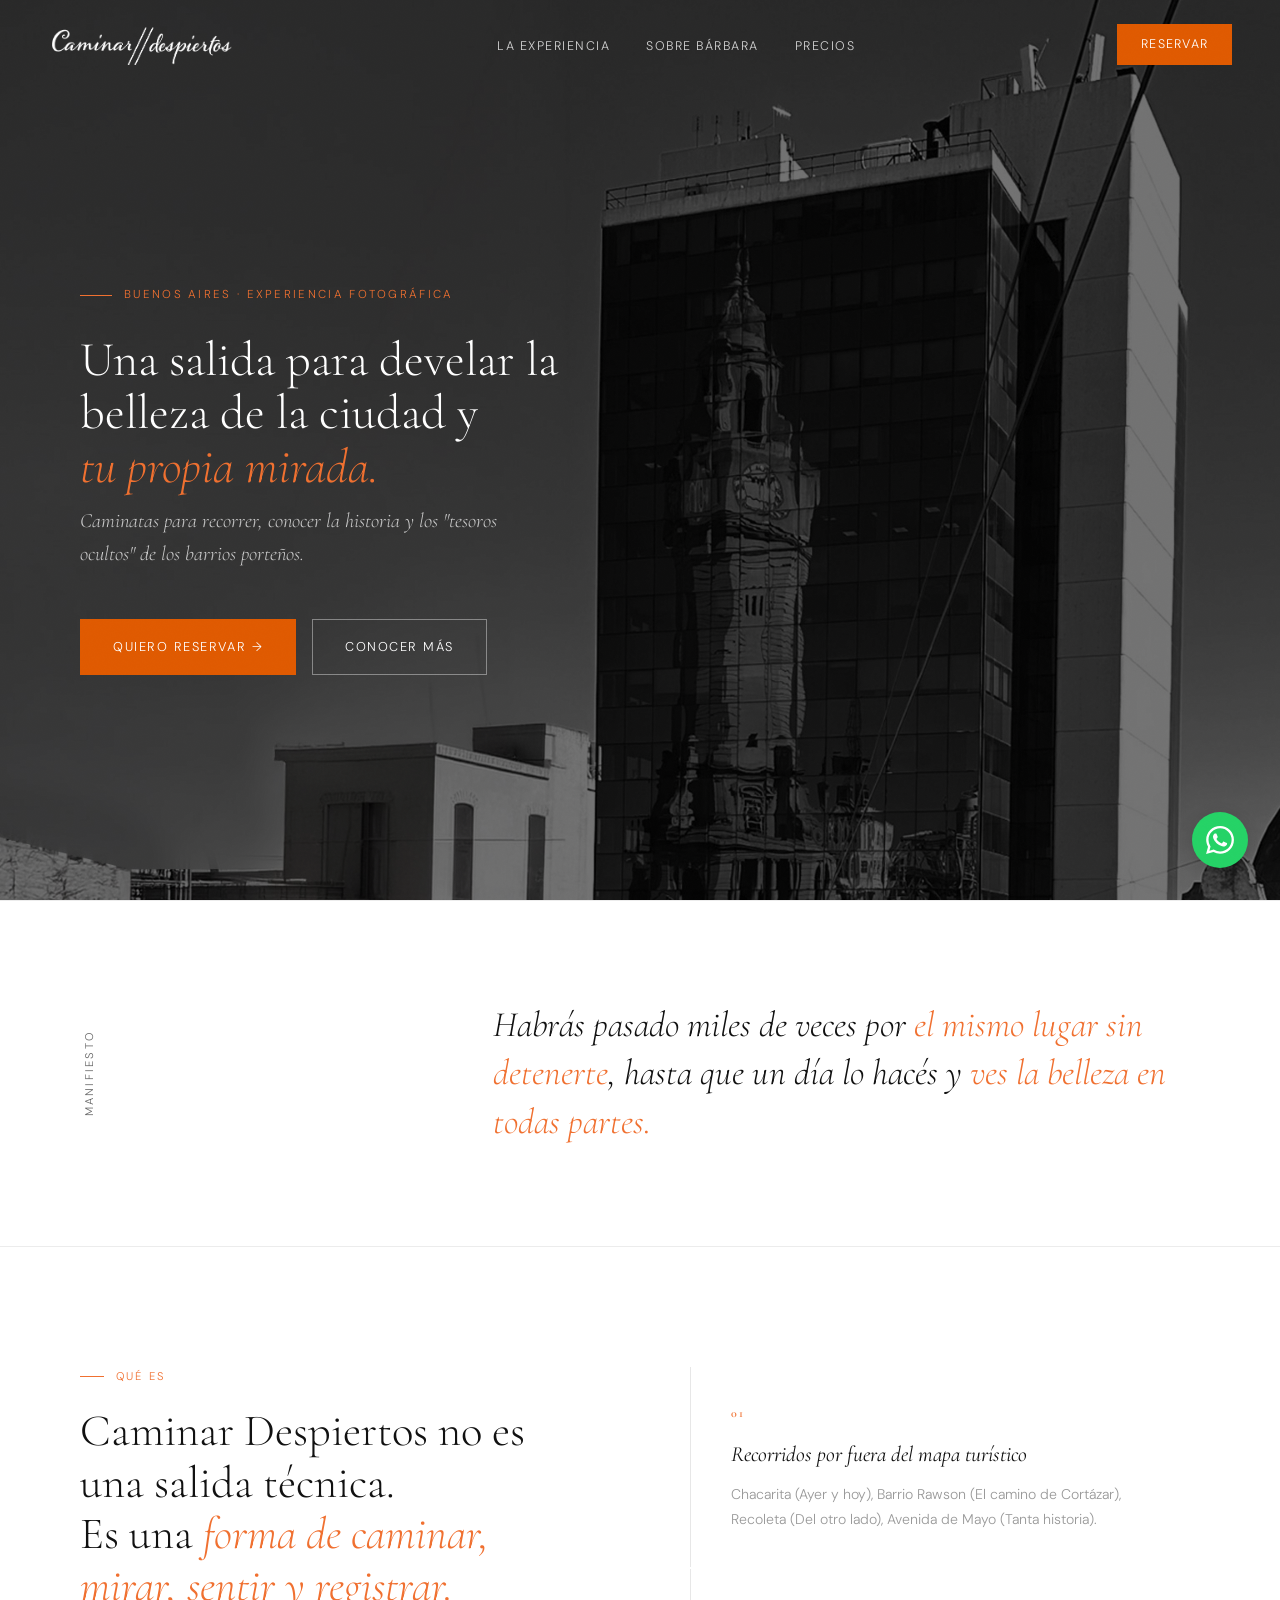
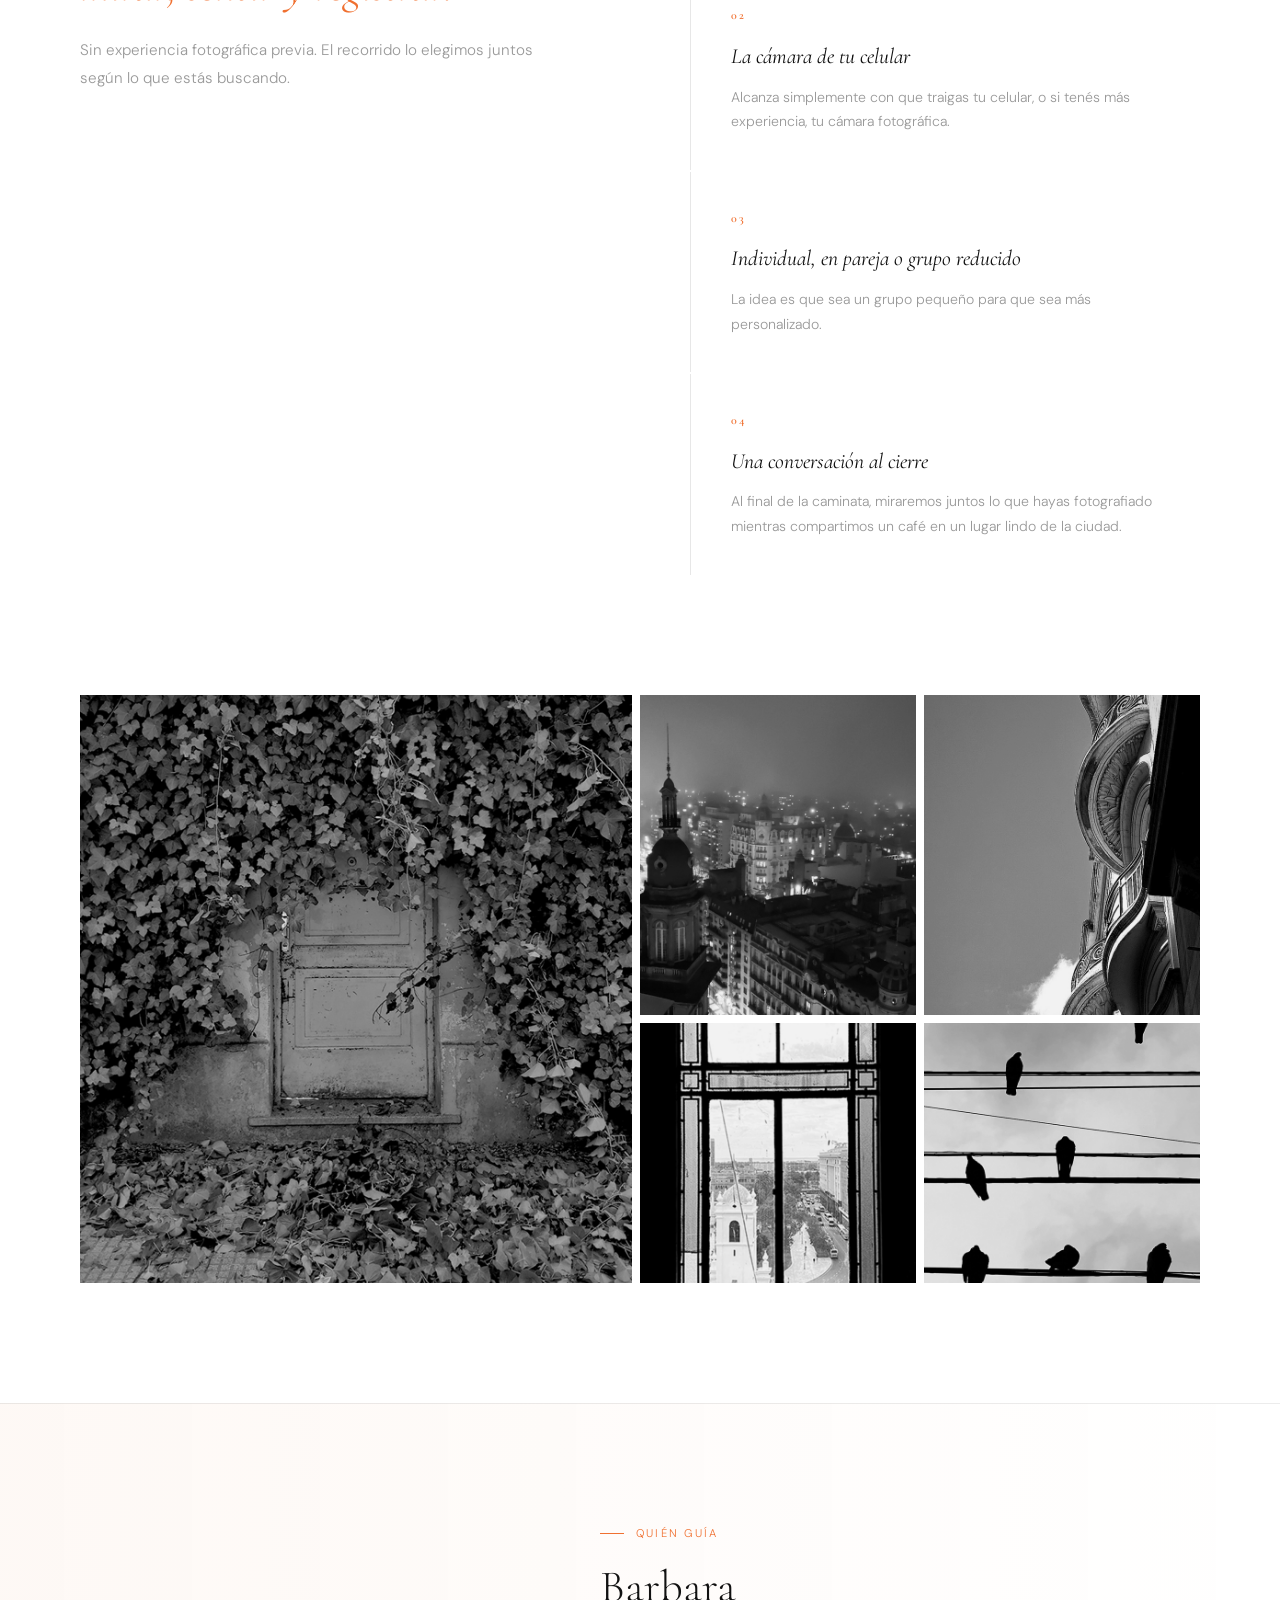
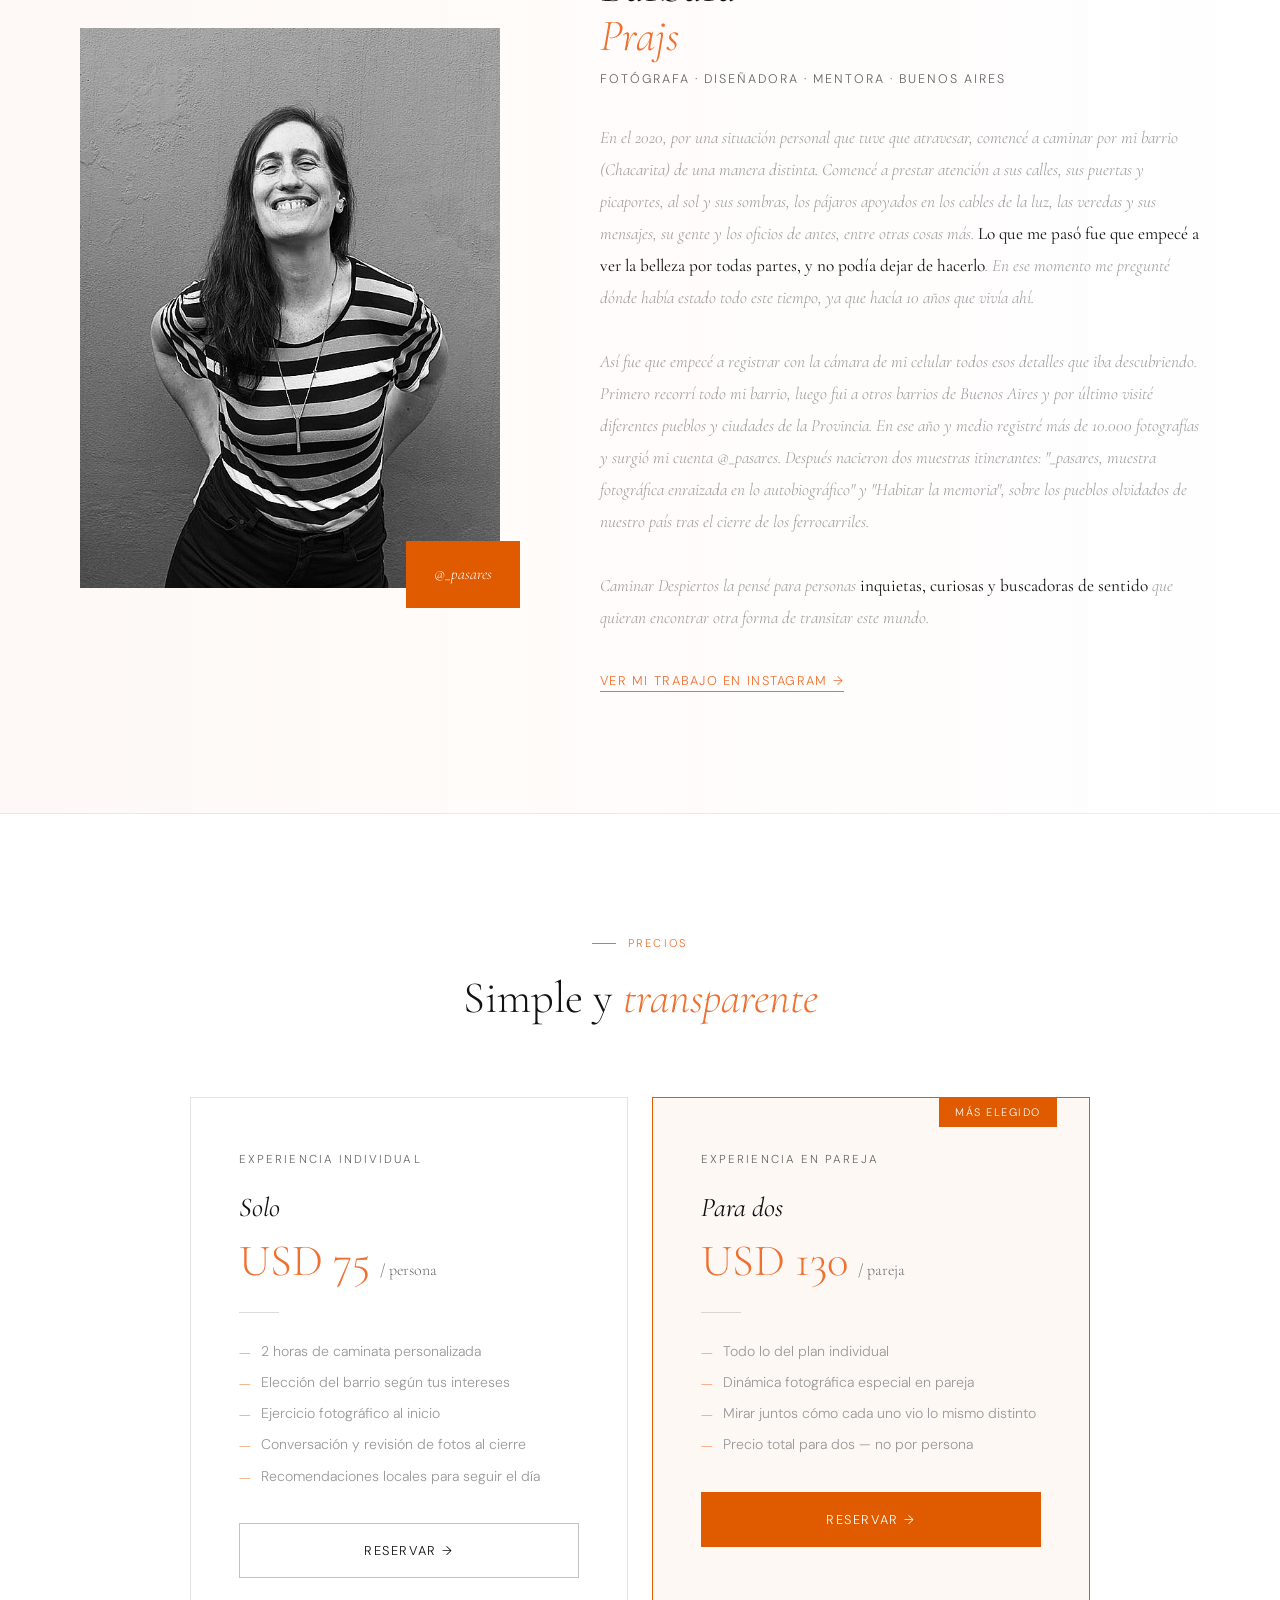
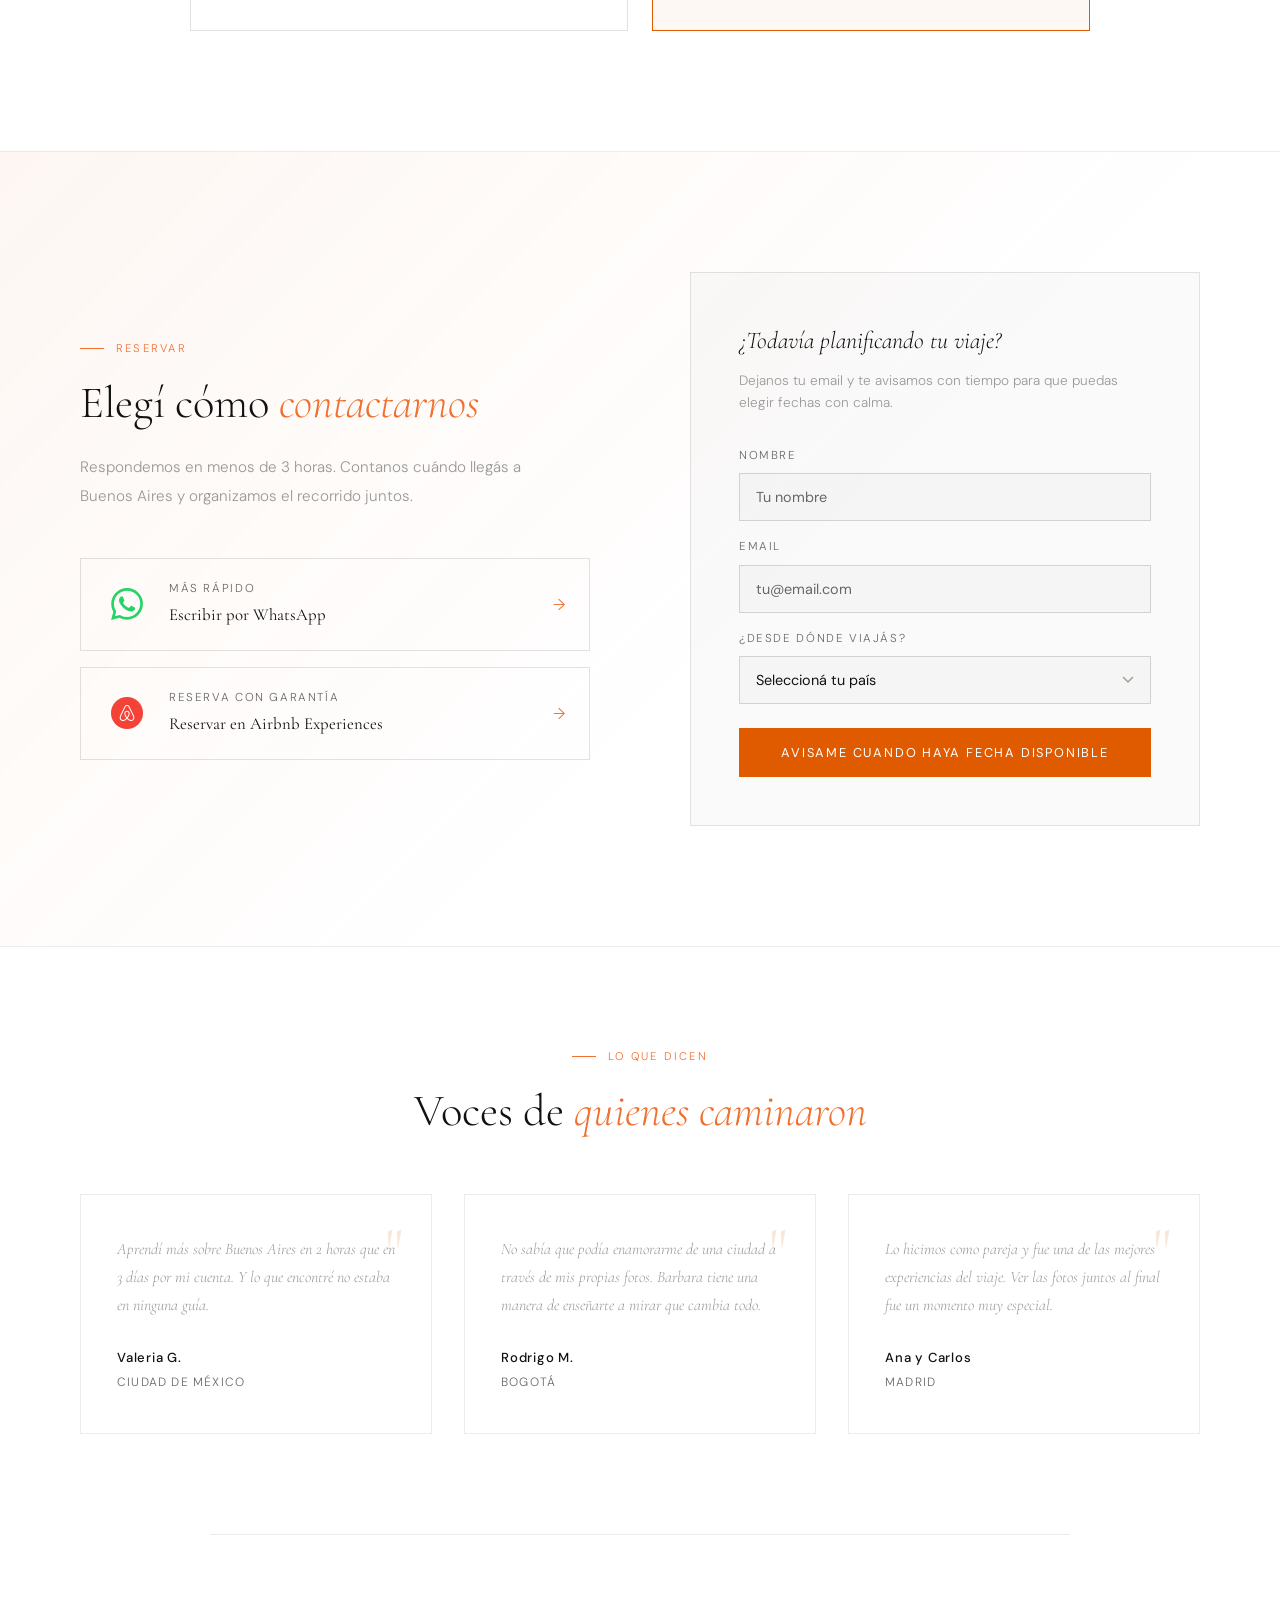
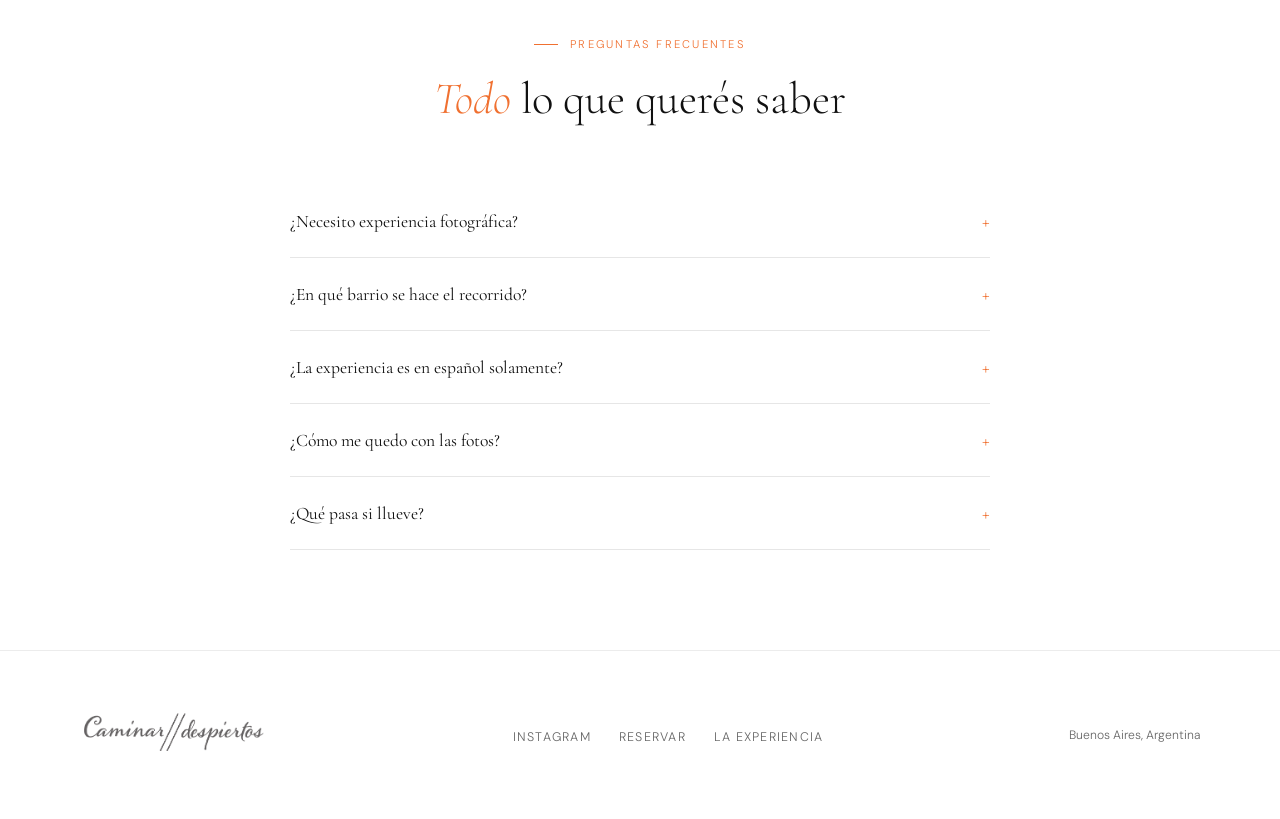
==== staging/index.html @ d7fd9fb7 "Agregar página próximamente en root y mover sitio a /staging" ====
<!DOCTYPE html>
<html lang="es">
<head>
<!-- Google Tag Manager -->
<script>(function(w,d,s,l,i){w[l]=w[l]||[];w[l].push({'gtm.start':
new Date().getTime(),event:'gtm.js'});var f=d.getElementsByTagName(s)[0],
j=d.createElement(s),dl=l!='dataLayer'?'&l='+l:'';j.async=true;j.src=
'https://www.googletagmanager.com/gtm.js?id='+i+dl;f.parentNode.insertBefore(j,f);
})(window,document,'script','dataLayer','GTM-NDMD7FV8');</script>
<!-- End Google Tag Manager -->
<meta charset="UTF-8">
<meta name="viewport" content="width=device-width, initial-scale=1.0">
<title>Caminar Despiertos — Experiencia fotográfica en Buenos Aires</title>
<meta name="description" content="Caminatas fotográficas por los barrios reales de Buenos Aires. Guiadas por Bárbara Prajs, fotógrafa y artista. Individual o en pareja. Sin experiencia previa necesaria.">

<!-- Open Graph / WhatsApp / Facebook -->
<meta property="og:type" content="website">
<meta property="og:url" content="https://caminardespiertos.com/">
<meta property="og:title" content="Caminar Despiertos — Experiencia fotográfica en Buenos Aires">
<meta property="og:description" content="Caminatas fotográficas por los barrios reales de Buenos Aires. Guiadas por Bárbara Prajs. Individual o en pareja. Sin experiencia previa necesaria.">
<meta property="og:image" content="https://caminardespiertos.com/images/image-share.jpg">
<meta property="og:locale" content="es_AR">

<!-- Twitter Card -->
<meta name="twitter:card" content="summary_large_image">
<meta name="twitter:title" content="Caminar Despiertos — Experiencia fotográfica en Buenos Aires">
<meta name="twitter:description" content="Caminatas fotográficas por los barrios reales de Buenos Aires. Guiadas por Bárbara Prajs.">
<meta name="twitter:image" content="https://caminardespiertos.com/images/image-share.jpg">

<!-- SEO -->
<meta name="robots" content="index, follow">
<meta name="author" content="Bárbara Prajs">
<link rel="canonical" href="https://caminardespiertos.com/">

<link rel="preconnect" href="https://fonts.googleapis.com">
<link rel="preconnect" href="https://fonts.gstatic.com" crossorigin>
<link href="https://fonts.googleapis.com/css2?family=Cormorant+Garamond:ital,wght@0,300;0,400;0,600;1,300;1,400;1,600&family=DM+Sans:wght@300;400;500&display=swap" rel="stylesheet">
<link rel="stylesheet" href="../css/styles.css">
</head>
<body>
<!-- Google Tag Manager (noscript) -->
<noscript><iframe src="https://www.googletagmanager.com/ns.html?id=GTM-NDMD7FV8"
height="0" width="0" style="display:none;visibility:hidden"></iframe></noscript>
<!-- End Google Tag Manager (noscript) -->

<!-- NAV -->
<nav id="navbar">
  <a href="#" class="nav-logo">
    <img src="../images/logo-white.png" alt="Caminar Despiertos" class="logo-white">
    <img src="../images/logo.png" alt="Caminar Despiertos" class="logo-dark">
  </a>
  <ul class="nav-links">
    <li><a href="#que-es">La experiencia</a></li>
    <li><a href="#barbara">Sobre Bárbara</a></li>
    <li><a href="#precios">Precios</a></li>
  </ul>
  <a href="#reservar" class="nav-cta">Reservar</a>
</nav>

<!-- HERO -->
<section class="hero">
  <div class="hero-bg">
    <img src="../images/hero.jpg" alt="Caminar Despiertos en Buenos Aires">
  </div>
  <div class="hero-left">
    <p class="hero-eyebrow">Buenos Aires · Experiencia fotográfica</p>
    <h1 class="hero-title">Una salida para develar la belleza de la ciudad y<br><em>tu propia mirada.</em></h1>
    <p class="hero-subtitle">Caminatas para recorrer, conocer la historia y los "tesoros ocultos" de los barrios porteños.</p>
    <div class="hero-actions">
      <a href="#reservar" class="btn-primary">Quiero reservar →</a>
      <a href="#que-es" class="btn-secondary">Conocer más</a>
    </div>
  </div>
</section>

<!-- QUOTE -->
<section class="quote-section">
  <span class="quote-label">Manifiesto</span>
  <blockquote class="quote-text">
    Habrás pasado miles de veces por <span>el mismo lugar sin detenerte</span>,
    hasta que un día lo hacés y <span>ves la belleza en todas partes.</span>
  </blockquote>
</section>

<!-- QUÉ ES -->
<section class="que-es" id="que-es">
  <div class="que-es-left fade-up">
    <p class="section-eyebrow">Qué es</p>
    <h2 class="section-title">Caminar Despiertos no es una salida técnica.<br>Es una <em>forma de caminar, mirar, sentir y registrar.</em></h2>
    <div class="section-body">
      <p>Sin experiencia fotográfica previa. El recorrido lo elegimos juntos según lo que estás buscando.</p>
    </div>
  </div>
  <div class="que-es-right">
    <div class="pillar fade-up">
      <p class="pillar-num">01</p>
      <h3 class="pillar-title">Recorridos por fuera del mapa turístico</h3>
      <p class="pillar-text">Chacarita (Ayer y hoy), Barrio Rawson (El camino de Cortázar), Recoleta (Del otro lado), Avenida de Mayo (Tanta historia).</p>
    </div>
    <div class="pillar fade-up">
      <p class="pillar-num">02</p>
      <h3 class="pillar-title">La cámara de tu celular</h3>
      <p class="pillar-text">Alcanza simplemente con que traigas tu celular, o si tenés más experiencia, tu cámara fotográfica.</p>
    </div>
    <div class="pillar fade-up">
      <p class="pillar-num">03</p>
      <h3 class="pillar-title">Individual, en pareja o grupo reducido</h3>
      <p class="pillar-text">La idea es que sea un grupo pequeño para que sea más personalizado.</p>
    </div>
    <div class="pillar fade-up">
      <p class="pillar-num">04</p>
      <h3 class="pillar-title">Una conversación al cierre</h3>
      <p class="pillar-text">Al final de la caminata, miraremos juntos lo que hayas fotografiado mientras compartimos un café en un lugar lindo de la ciudad.</p>
    </div>
  </div>
</section>

<!-- PHOTO GRID -->
<section class="photo-grid-section">
  <div class="photo-grid">
    <div class="photo-cell">
      <img src="../images/grid-1.jpg" alt="" style="width:100%;height:100%;object-fit:cover;">
    </div>
    <div class="photo-cell">
      <img src="../images/grid-2.jpg" alt="" style="width:100%;height:100%;object-fit:cover;">
    </div>
    <div class="photo-cell">
      <img src="../images/grid-3.jpg" alt="" style="width:100%;height:100%;object-fit:cover;">
    </div>
    <div class="photo-cell">
      <img src="../images/grid-4.jpg" alt="" style="width:100%;height:100%;object-fit:cover;">
    </div>
    <div class="photo-cell">
      <img src="../images/grid-5.jpg" alt="" style="width:100%;height:100%;object-fit:cover;">
    </div>
  </div>
</section>

<!-- BARBARA -->
<section class="barbara-section" id="barbara">
  <div class="barbara-photo-wrap fade-up">
    <div class="barbara-photo">
      <img src="../images/barbara.jpg" alt="Bárbara Prajs" style="width:100%;height:100%;object-fit:cover;">
    </div>
    <div class="barbara-photo-caption">@_pasares</div>
  </div>
  <div class="barbara-content fade-up">
    <p class="section-eyebrow">Quién guía</p>
    <h2 class="barbara-name">Barbara<br><em>Prajs</em></h2>
    <p class="barbara-role">Fotógrafa · Diseñadora · Mentora · Buenos Aires</p>
    <p class="barbara-bio">
      En el 2020, por una situación personal que tuve que atravesar, comencé a caminar por mi barrio (Chacarita) de una manera distinta. Comencé a prestar atención a sus calles, sus puertas y picaportes, al sol y sus sombras, los pájaros apoyados en los cables de la luz, las veredas y sus mensajes, su gente y los oficios de antes, entre otras cosas más. <strong>Lo que me pasó fue que empecé a ver la belleza por todas partes, y no podía dejar de hacerlo</strong>. En ese momento me pregunté dónde había estado todo este tiempo, ya que hacía 10 años que vivía ahí.<br><br>
      Así fue que empecé a registrar con la cámara de mi celular todos esos detalles que iba descubriendo. Primero recorrí todo mi barrio, luego fui a otros barrios de Buenos Aires y por último visité diferentes pueblos y ciudades de la Provincia. En ese año y medio registré más de 10.000 fotografías y surgió mi cuenta @_pasares. Después nacieron dos muestras itinerantes: "_pasares, muestra fotográfica enraizada en lo autobiográfico" y "Habitar la memoria", sobre los pueblos olvidados de nuestro país tras el cierre de los ferrocarriles.<br><br>
      Caminar Despiertos la pensé para personas <strong>inquietas, curiosas y buscadoras de sentido</strong> que quieran encontrar otra forma de transitar este mundo.
    </p>
    <a href="https://www.instagram.com/_pasares" target="_blank" class="barbara-link">Ver mi trabajo en Instagram →</a>
  </div>
</section>

<!-- PRECIOS -->
<section class="precios-section" id="precios">
  <div class="precios-header fade-up">
    <p class="section-eyebrow" style="justify-content:center;">Precios</p>
    <h2 class="section-title">Simple y <em>transparente</em></h2>
  </div>
  <div class="precios-grid">
    <div class="precio-card fade-up">
      <p class="precio-tipo">Experiencia individual</p>
      <p class="precio-nombre">Solo</p>
      <p class="precio-valor">USD 75 <span>/ persona</span></p>
      <div class="precio-divider"></div>
      <ul class="precio-includes">
        <li>2 horas de caminata personalizada</li>
        <li>Elección del barrio según tus intereses</li>
        <li>Ejercicio fotográfico al inicio</li>
        <li>Conversación y revisión de fotos al cierre</li>
        <li>Recomendaciones locales para seguir el día</li>
      </ul>
      <a href="#reservar" class="btn-secondary" style="display:inline-block;text-align:center;width:100%;">Reservar →</a>
    </div>
    <div class="precio-card featured fade-up">
      <div class="precio-badge">Más elegido</div>
      <p class="precio-tipo">Experiencia en pareja</p>
      <p class="precio-nombre">Para dos</p>
      <p class="precio-valor">USD 130 <span>/ pareja</span></p>
      <div class="precio-divider"></div>
      <ul class="precio-includes">
        <li>Todo lo del plan individual</li>
        <li>Dinámica fotográfica especial en pareja</li>
        <li>Mirar juntos cómo cada uno vio lo mismo distinto</li>
        <li>Precio total para dos — no por persona</li>
      </ul>
      <a href="#reservar" class="btn-primary" style="display:inline-block;text-align:center;width:100%;">Reservar →</a>
    </div>
  </div>
</section>

<!-- RESERVAR -->
<section class="reservar-section" id="reservar">
  <div class="reservar-content fade-up">
    <p class="section-eyebrow">Reservar</p>
    <h2 class="section-title">Elegí cómo <em>contactarnos</em></h2>
    <div class="section-body">
      <p>Respondemos en menos de 3 horas. Contanos cuándo llegás a Buenos Aires y organizamos el recorrido juntos.</p>
    </div>
    <div class="reservar-options">
      <a href="https://wa.me/5491121562818?text=Hola%20B%C3%A1rbara%2C%20me%20interesa%20Caminar%20Despiertos" target="_blank" class="option-card">
        <div class="option-icon">
          <svg xmlns="http://www.w3.org/2000/svg" viewBox="0 0 24 24" fill="#25d366">
            <path d="M17.472 14.382c-.297-.149-1.758-.867-2.03-.967-.273-.099-.471-.148-.67.15-.197.297-.767.966-.94 1.164-.173.199-.347.223-.644.075-.297-.15-1.255-.463-2.39-1.475-.883-.788-1.48-1.761-1.653-2.059-.173-.297-.018-.458.13-.606.134-.133.298-.347.446-.52.149-.174.198-.298.298-.497.099-.198.05-.371-.025-.52-.075-.149-.669-1.612-.916-2.207-.242-.579-.487-.5-.669-.51-.173-.008-.371-.01-.57-.01-.198 0-.52.074-.792.372-.272.297-1.04 1.016-1.04 2.479 0 1.462 1.065 2.875 1.213 3.074.149.198 2.096 3.2 5.077 4.487.709.306 1.262.489 1.694.625.712.227 1.36.195 1.871.118.571-.085 1.758-.719 2.006-1.413.248-.694.248-1.289.173-1.413-.074-.124-.272-.198-.57-.347m-5.421 7.403h-.004a9.87 9.87 0 01-5.031-1.378l-.361-.214-3.741.982.998-3.648-.235-.374a9.86 9.86 0 01-1.51-5.26c.001-5.45 4.436-9.884 9.888-9.884 2.64 0 5.122 1.03 6.988 2.898a9.825 9.825 0 012.893 6.994c-.003 5.45-4.437 9.884-9.885 9.884m8.413-18.297A11.815 11.815 0 0012.05 0C5.495 0 .16 5.335.157 11.892c0 2.096.547 4.142 1.588 5.945L.057 24l6.305-1.654a11.882 11.882 0 005.683 1.448h.005c6.554 0 11.89-5.335 11.893-11.893a11.821 11.821 0 00-3.48-8.413z"/>
          </svg>
        </div>
        <div>
          <p class="option-label">Más rápido</p>
          <p class="option-name">Escribir por WhatsApp</p>
        </div>
        <span class="option-arrow">→</span>
      </a>
      <a href="https://airbnb.com/experiences" target="_blank" class="option-card">
        <div class="option-icon">
          <img src="../images/logoairbnb.png" alt="Airbnb">
        </div>
        <div>
          <p class="option-label">Reserva con garantía</p>
          <p class="option-name">Reservar en Airbnb Experiences</p>
        </div>
        <span class="option-arrow">→</span>
      </a>
    </div>
  </div>
  <div class="email-form-wrap fade-up">
    <h3 class="email-form-title">¿Todavía planificando tu viaje?</h3>
    <p class="email-form-sub">Dejanos tu email y te avisamos con tiempo para que puedas elegir fechas con calma.</p>
    <form id="emailForm">
      <div class="form-group">
        <label class="form-label" for="nombre">Nombre</label>
        <input class="form-input" type="text" id="nombre" name="nombre" placeholder="Tu nombre" required>
      </div>
      <div class="form-group">
        <label class="form-label" for="email">Email</label>
        <input class="form-input" type="email" id="email" name="email" placeholder="tu@email.com" required>
      </div>
      <div class="form-group">
        <label class="form-label" for="origen">¿Desde dónde viajás?</label>
        <select class="form-select" id="origen" name="origen">
          <option value="">Seleccioná tu país</option>
          <option value="mx">México</option>
          <option value="co">Colombia</option>
          <option value="es">España</option>
          <option value="cl">Chile</option>
          <option value="uy">Uruguay</option>
          <option value="otro">Otro</option>
        </select>
      </div>
      <button class="form-submit" type="submit">Avisame cuando haya fecha disponible</button>
    </form>
    <p class="form-success" id="formSuccess">¡Perfecto! Te escribimos pronto ✦</p>
  </div>
</section>

<!-- TESTIMONIOS -->
<section class="testimonios-section">
  <div class="fade-up" style="text-align:center;">
    <p class="section-eyebrow" style="justify-content:center;">Lo que dicen</p>
    <h2 class="section-title" style="text-align:center;">Voces de <em>quienes caminaron</em></h2>
  </div>
  <div class="testimonios-grid">
    <div class="testimonio-card fade-up">
      <p class="testimonio-text">Aprendí más sobre Buenos Aires en 2 horas que en 3 días por mi cuenta. Y lo que encontré no estaba en ninguna guía.</p>
      <div class="testimonio-autor">
        <span class="testimonio-nombre">Valeria G.</span>
        <span class="testimonio-origen">Ciudad de México</span>
      </div>
    </div>
    <div class="testimonio-card fade-up">
      <p class="testimonio-text">No sabía que podía enamorarme de una ciudad a través de mis propias fotos. Barbara tiene una manera de enseñarte a mirar que cambia todo.</p>
      <div class="testimonio-autor">
        <span class="testimonio-nombre">Rodrigo M.</span>
        <span class="testimonio-origen">Bogotá</span>
      </div>
    </div>
    <div class="testimonio-card fade-up">
      <p class="testimonio-text">Lo hicimos como pareja y fue una de las mejores experiencias del viaje. Ver las fotos juntos al final fue un momento muy especial.</p>
      <div class="testimonio-autor">
        <span class="testimonio-nombre">Ana y Carlos</span>
        <span class="testimonio-origen">Madrid</span>
      </div>
    </div>
  </div>
</section>

<!-- FAQ -->
<section class="faq-section">
  <div class="faq-header fade-up">
    <p class="section-eyebrow" style="justify-content:center;">Preguntas frecuentes</p>
    <h2 class="section-title" style="text-align:center;"><em>Todo</em> lo que querés saber</h2>
  </div>
  <div class="fade-up">
    <div class="faq-item">
      <button class="faq-question">¿Necesito experiencia fotográfica? <em class="faq-icon">+</em></button>
      <div class="faq-answer"><p>Para nada. Alcanza con el celular y las ganas de mirar distinto. No es una clase técnica — es una experiencia de percepción. Si tenés cámara, también podés traerla.</p></div>
    </div>
    <div class="faq-item">
      <button class="faq-question">¿En qué barrio se hace el recorrido? <em class="faq-icon">+</em></button>
      <div class="faq-answer"><p>Lo elegimos juntos antes de arrancar, según tus intereses y los días que tenés en Buenos Aires. Trabajamos en varios barrios: Chacarita, Villa Crespo, Barracas, Palermo Viejo, San Telmo, Almagro y más.</p></div>
    </div>
    <div class="faq-item">
      <button class="faq-question">¿La experiencia es en español solamente? <em class="faq-icon">+</em></button>
      <div class="faq-answer"><p>Por ahora sí, la experiencia se hace en español. Ideal para viajeros de México, Colombia, España, Chile, Uruguay y resto de América Latina.</p></div>
    </div>
    <div class="faq-item">
      <button class="faq-question">¿Cómo me quedo con las fotos? <em class="faq-icon">+</em></button>
      <div class="faq-answer"><p>Las fotos son tuyas desde el primer momento — las sacás vos durante la caminata con tu propio dispositivo. No hay ninguna edición nuestra ni entrega posterior: te llevás lo que viste con tus propios ojos.</p></div>
    </div>
    <div class="faq-item">
      <button class="faq-question">¿Qué pasa si llueve? <em class="faq-icon">+</em></button>
      <div class="faq-answer"><p>La lluvia cambia la luz y la ciudad se ve distinta — a veces mejor. Si la lluvia es muy intensa, reagendamos sin costo. Lo coordinamos por WhatsApp con anticipación.</p></div>
    </div>
  </div>
</section>

<!-- FOOTER -->
<footer>
  <div class="footer-logo"><img src="../images/logo.png" alt="Caminar Despiertos"></div>
  <ul class="footer-links">
    <li><a href="https://www.instagram.com/_pasares" target="_blank">Instagram</a></li>
    <li><a href="#reservar">Reservar</a></li>
    <li><a href="#que-es">La experiencia</a></li>
  </ul>
  <p class="footer-copy">Buenos Aires, Argentina</p>
</footer>

<!-- WHATSAPP FLOTANTE -->
<a href="https://wa.me/5491121562818?text=Hola%20Bárbara%2C%20me%20interesa%20Caminar%20Despiertos" target="_blank" class="whatsapp-float" aria-label="Escribir por WhatsApp">
  <svg xmlns="http://www.w3.org/2000/svg" viewBox="0 0 24 24" fill="currentColor">
    <path d="M17.472 14.382c-.297-.149-1.758-.867-2.03-.967-.273-.099-.471-.148-.67.15-.197.297-.767.966-.94 1.164-.173.199-.347.223-.644.075-.297-.15-1.255-.463-2.39-1.475-.883-.788-1.48-1.761-1.653-2.059-.173-.297-.018-.458.13-.606.134-.133.298-.347.446-.52.149-.174.198-.298.298-.497.099-.198.05-.371-.025-.52-.075-.149-.669-1.612-.916-2.207-.242-.579-.487-.5-.669-.51-.173-.008-.371-.01-.57-.01-.198 0-.52.074-.792.372-.272.297-1.04 1.016-1.04 2.479 0 1.462 1.065 2.875 1.213 3.074.149.198 2.096 3.2 5.077 4.487.709.306 1.262.489 1.694.625.712.227 1.36.195 1.871.118.571-.085 1.758-.719 2.006-1.413.248-.694.248-1.289.173-1.413-.074-.124-.272-.198-.57-.347m-5.421 7.403h-.004a9.87 9.87 0 01-5.031-1.378l-.361-.214-3.741.982.998-3.648-.235-.374a9.86 9.86 0 01-1.51-5.26c.001-5.45 4.436-9.884 9.888-9.884 2.64 0 5.122 1.03 6.988 2.898a9.825 9.825 0 012.893 6.994c-.003 5.45-4.437 9.884-9.885 9.884m8.413-18.297A11.815 11.815 0 0012.05 0C5.495 0 .16 5.335.157 11.892c0 2.096.547 4.142 1.588 5.945L.057 24l6.305-1.654a11.882 11.882 0 005.683 1.448h.005c6.554 0 11.89-5.335 11.893-11.893a11.821 11.821 0 00-3.48-8.413z"/>
  </svg>
</a>

<script src="../js/main.js"></script>
</body>
</html>
---- css/styles.css ----
*, *::before, *::after { box-sizing: border-box; margin: 0; padding: 0; }

:root {
  --ink:     #ffffff;
  --cream:   #111111;
  --warm:    #f2f2f2;
  --terra:   #e05a00;
  --terra-l: #f07030;
  --stone:   #666666;
  --stone-l: #999999;
  --dark:    #000000;
  --serif:   'Cormorant Garamond', Georgia, serif;
  --sans:    'DM Sans', sans-serif;
}

html { scroll-behavior: smooth; }

body {
  background: var(--ink);
  color: var(--cream);
  font-family: var(--sans);
  font-weight: 300;
  line-height: 1.7;
  overflow-x: hidden;
}

/* ── GRAIN OVERLAY ── */
body::before {
  content: '';
  position: fixed;
  inset: 0;
  background-image: url("data:image/svg+xml,%3Csvg viewBox='0 0 256 256' xmlns='http://www.w3.org/2000/svg'%3E%3Cfilter id='n'%3E%3CfeTurbulence type='fractalNoise' baseFrequency='0.9' numOctaves='4' stitchTiles='stitch'/%3E%3C/filter%3E%3Crect width='100%25' height='100%25' filter='url(%23n)' opacity='0.04'/%3E%3C/svg%3E");
  background-size: 200px 200px;
  pointer-events: none;
  z-index: 9999;
  opacity: 0.3;
}

/* ── NAV ── */
nav {
  position: fixed;
  top: 0; left: 0; right: 0;
  z-index: 100;
  display: flex;
  justify-content: space-between;
  align-items: center;
  padding: 24px 48px;
  background: transparent;
  transition: all 0.4s ease;
}
nav.scrolled {
  background: rgba(255,255,255,0.97);
  backdrop-filter: blur(12px);
  padding: 16px 48px;
  box-shadow: 0 1px 0 rgba(17,17,17,0.08);
}
.nav-logo {
  text-decoration: none;
  display: flex;
  align-items: center;
}
.nav-logo img {
  height: 40px;
  width: auto;
}
.logo-dark { display: none; }
nav.scrolled .logo-white { display: none; }
nav.scrolled .logo-dark { display: block; }
.nav-links {
  display: flex;
  gap: 36px;
  list-style: none;
}
.nav-links a {
  font-size: 0.78rem;
  letter-spacing: 0.12em;
  text-transform: uppercase;
  color: rgba(255,255,255,0.8);
  text-decoration: none;
  transition: color 0.3s;
}
.nav-links a:hover { color: #ffffff; }
nav.scrolled .nav-links a { color: var(--stone-l); }
nav.scrolled .nav-links a:hover { color: var(--cream); }
.nav-cta {
  font-size: 0.78rem;
  letter-spacing: 0.1em;
  text-transform: uppercase;
  color: #ffffff;
  background: var(--terra);
  border: none;
  padding: 10px 24px;
  cursor: pointer;
  text-decoration: none;
  transition: background 0.3s;
}
.nav-cta:hover { background: var(--terra-l); }

/* ── HERO ── */
.hero {
  min-height: 100vh;
  position: relative;
  overflow: hidden;
  display: flex;
  align-items: center;
}
.hero-bg {
  position: absolute;
  inset: 0;
  z-index: 0;
}
.hero-bg img {
  width: 100%;
  height: 100%;
  object-fit: cover;
}
.hero-bg::after {
  content: '';
  position: absolute;
  inset: 0;
  background: rgba(0, 0, 0, 0.55);
}

.hero-left {
  display: flex;
  flex-direction: column;
  justify-content: center;
  padding: 140px 64px 80px 80px;
  position: relative;
  z-index: 2;
  max-width: 700px;
}

.hero-eyebrow {
  font-size: 0.72rem;
  letter-spacing: 0.2em;
  text-transform: uppercase;
  color: var(--terra-l);
  margin-bottom: 28px;
  display: flex;
  align-items: center;
  gap: 12px;
}
.hero-eyebrow::before {
  content: '';
  display: inline-block;
  width: 32px;
  height: 1px;
  background: var(--terra-l);
}

.hero-title {
  font-family: var(--serif);
  font-size: clamp(2.2rem, 3.8vw, 4rem);
  font-weight: 300;
  line-height: 1.1;
  color: #ffffff;
  margin-bottom: 12px;
}
.hero-title em {
  font-style: italic;
  color: var(--terra-l);
}

.hero-subtitle {
  font-family: var(--serif);
  font-size: clamp(1rem, 1.6vw, 1.3rem);
  font-weight: 300;
  font-style: italic;
  color: rgba(255,255,255,0.75);
  margin-bottom: 48px;
  max-width: 420px;
  line-height: 1.6;
}

.hero-meta {
  display: flex;
  gap: 32px;
  margin-bottom: 52px;
}
.hero-meta-item {
  display: flex;
  flex-direction: column;
  gap: 4px;
}
.hero-meta-label {
  font-size: 0.68rem;
  letter-spacing: 0.16em;
  text-transform: uppercase;
  color: rgba(255,255,255,0.5);
}
.hero-meta-value {
  font-family: var(--serif);
  font-size: 1.15rem;
  font-weight: 400;
  color: #ffffff;
}

.hero-actions {
  display: flex;
  gap: 16px;
  flex-wrap: wrap;
}
.hero .btn-secondary {
  color: #ffffff;
  border-color: rgba(255,255,255,0.4);
}
.hero .btn-secondary:hover {
  border-color: #ffffff;
  background: rgba(255,255,255,0.1);
}

.btn-primary {
  display: inline-flex;
  align-items: center;
  gap: 10px;
  background: var(--terra);
  color: #ffffff;
  text-decoration: none;
  font-size: 0.8rem;
  letter-spacing: 0.12em;
  text-transform: uppercase;
  padding: 16px 32px;
  transition: all 0.3s ease;
  border: 1px solid var(--terra);
}
.btn-primary:hover {
  background: var(--terra-l);
  border-color: var(--terra-l);
  transform: translateY(-1px);
}

.btn-secondary {
  display: inline-flex;
  align-items: center;
  gap: 10px;
  background: transparent;
  color: var(--cream);
  text-decoration: none;
  font-size: 0.8rem;
  letter-spacing: 0.12em;
  text-transform: uppercase;
  padding: 16px 32px;
  border: 1px solid rgba(17,17,17,0.25);
  transition: all 0.3s ease;
}
.btn-secondary:hover {
  border-color: var(--cream);
  background: rgba(17,17,17,0.05);
}

.hero-right {
  position: relative;
  overflow: hidden;
}

/* Photo placeholder — replace with <img> */
.photo-hero {
  position: absolute;
  inset: 0;
  background: #e8e8e8;
  display: flex;
  align-items: center;
  justify-content: center;
}
.photo-hero::after {
  content: '';
  position: absolute;
  inset: 0;
  background: linear-gradient(to right, var(--ink) 0%, transparent 30%);
}
.photo-placeholder-text {
  font-family: var(--serif);
  font-style: italic;
  font-size: 0.9rem;
  color: rgba(17,17,17,0.3);
  text-align: center;
  z-index: 1;
  letter-spacing: 0.06em;
}

/* ── QUOTE BREAK ── */
.quote-section {
  padding: 100px 80px;
  display: grid;
  grid-template-columns: 1fr 2fr;
  gap: 60px;
  align-items: center;
  border-top: 1px solid rgba(17,17,17,0.08);
  border-bottom: 1px solid rgba(17,17,17,0.08);
}
.quote-label {
  font-size: 0.7rem;
  letter-spacing: 0.2em;
  text-transform: uppercase;
  color: var(--stone);
  writing-mode: vertical-rl;
  text-orientation: mixed;
  transform: rotate(180deg);
  align-self: center;
}
.quote-text {
  font-family: var(--serif);
  font-size: clamp(1.5rem, 2.8vw, 2.6rem);
  font-weight: 300;
  font-style: italic;
  line-height: 1.35;
  color: var(--cream);
  max-width: 800px;
}
.quote-text span { color: var(--terra-l); }

/* ── QUÉ ES ── */
.que-es {
  padding: 120px 80px;
  display: grid;
  grid-template-columns: 1fr 1fr;
  gap: 100px;
  align-items: start;
}
.que-es-left { position: sticky; top: 120px; }

.section-eyebrow {
  font-size: 0.7rem;
  letter-spacing: 0.2em;
  text-transform: uppercase;
  color: var(--terra-l);
  margin-bottom: 20px;
  display: flex;
  align-items: center;
  gap: 12px;
}
.section-eyebrow::before {
  content: '';
  display: inline-block;
  width: 24px;
  height: 1px;
  background: var(--terra-l);
}

.section-title {
  font-family: var(--serif);
  font-size: clamp(2rem, 3.5vw, 3.2rem);
  font-weight: 300;
  line-height: 1.15;
  color: var(--cream);
  margin-bottom: 24px;
}
.section-title em {
  font-style: italic;
  color: var(--terra-l);
}

.section-body {
  font-size: 0.95rem;
  color: var(--stone-l);
  line-height: 1.85;
  max-width: 480px;
}
.section-body p + p { margin-top: 16px; }

.que-es-right { display: flex; flex-direction: column; gap: 2px; }

.pillar {
  padding: 36px 40px;
  border-left: 1px solid rgba(17,17,17,0.1);
  transition: all 0.4s ease;
  cursor: default;
  position: relative;
}
.pillar::before {
  content: '';
  position: absolute;
  left: 0; top: 0; bottom: 0;
  width: 2px;
  background: var(--terra);
  transform: scaleY(0);
  transition: transform 0.4s ease;
  transform-origin: top;
}
.pillar:hover::before { transform: scaleY(1); }
.pillar:hover { background: rgba(224,90,0,0.04); }

.pillar-num {
  font-family: var(--serif);
  font-size: 0.75rem;
  font-weight: 600;
  letter-spacing: 0.16em;
  color: var(--terra-l);
  margin-bottom: 12px;
}
.pillar-title {
  font-family: var(--serif);
  font-size: 1.35rem;
  font-weight: 400;
  color: var(--cream);
  margin-bottom: 10px;
  font-style: italic;
}
.pillar-text {
  font-size: 0.88rem;
  color: var(--stone-l);
  line-height: 1.75;
}

/* ── PHOTO GRID ── */
.photo-grid-section {
  padding: 0 80px 120px;
}
.photo-grid {
  display: grid;
  grid-template-columns: 2fr 1fr 1fr;
  grid-template-rows: 320px 260px;
  gap: 8px;
}
.photo-cell {
  background: #d8d8d8;
  position: relative;
  overflow: hidden;
  display: flex;
  align-items: center;
  justify-content: center;
}
.photo-cell:first-child {
  grid-row: 1 / 3;
}
.photo-cell::after {
  content: '';
  position: absolute;
  inset: 0;
  background: rgba(0,0,0,0.05);
}
.photo-cell-label {
  font-family: var(--serif);
  font-style: italic;
  font-size: 0.8rem;
  color: rgba(17,17,17,0.25);
  letter-spacing: 0.06em;
  z-index: 1;
}
.photo-cell:nth-child(2) { background: #e0e0e0; }
.photo-cell:nth-child(3) { background: #d4d4d4; }
.photo-cell:nth-child(4) { background: #cacaca; }
.photo-cell:nth-child(5) { background: #dedede; }

/* ── BARBARA ── */
.barbara-section {
  padding: 120px 80px;
  display: grid;
  grid-template-columns: 420px 1fr;
  gap: 100px;
  align-items: center;
  background: linear-gradient(to right, rgba(224,90,0,0.04), transparent);
  border-top: 1px solid rgba(17,17,17,0.08);
  border-bottom: 1px solid rgba(17,17,17,0.08);
}

.barbara-photo-wrap {
  position: relative;
}
.barbara-photo {
  width: 100%;
  aspect-ratio: 3/4;
  background: #d8d8d8;
  display: flex;
  align-items: center;
  justify-content: center;
}
.barbara-photo-label {
  font-family: var(--serif);
  font-style: italic;
  font-size: 0.85rem;
  color: rgba(17,17,17,0.25);
}
.barbara-photo-caption {
  position: absolute;
  bottom: -20px;
  right: -20px;
  background: var(--terra);
  padding: 20px 28px;
  font-family: var(--serif);
  font-style: italic;
  font-size: 1rem;
  color: #ffffff;
}

.barbara-name {
  font-family: var(--serif);
  font-size: clamp(2rem, 3.5vw, 3.4rem);
  font-weight: 300;
  line-height: 1.1;
  color: var(--cream);
  margin-bottom: 8px;
}
.barbara-name em { font-style: italic; color: var(--terra-l); }
.barbara-role {
  font-size: 0.78rem;
  letter-spacing: 0.16em;
  text-transform: uppercase;
  color: var(--stone);
  margin-bottom: 32px;
}
.barbara-bio {
  font-family: var(--serif);
  font-size: 1.08rem;
  font-weight: 300;
  color: var(--stone-l);
  line-height: 1.85;
  margin-bottom: 32px;
  font-style: italic;
}
.barbara-bio strong {
  color: var(--cream);
  font-style: normal;
  font-weight: 400;
}
.barbara-link {
  font-size: 0.8rem;
  letter-spacing: 0.1em;
  text-transform: uppercase;
  color: var(--terra-l);
  text-decoration: none;
  border-bottom: 1px solid var(--terra-l);
  padding-bottom: 2px;
  transition: all 0.3s;
}
.barbara-link:hover { color: var(--cream); border-color: var(--cream); }

/* ── PRECIOS ── */
.precios-section {
  padding: 120px 80px;
}
.precios-header {
  text-align: center;
  margin-bottom: 72px;
}

.precios-grid {
  display: grid;
  grid-template-columns: 1fr 1fr;
  gap: 24px;
  max-width: 900px;
  margin: 0 auto;
}

.precio-card {
  border: 1px solid rgba(17,17,17,0.12);
  padding: 52px 48px;
  position: relative;
  transition: all 0.4s ease;
}
.precio-card:hover {
  border-color: rgba(224,90,0,0.4);
  background: rgba(224,90,0,0.03);
}
.precio-card.featured {
  border-color: var(--terra);
  background: rgba(224,90,0,0.04);
}
.precio-badge {
  position: absolute;
  top: -1px; right: 32px;
  background: var(--terra);
  font-size: 0.68rem;
  letter-spacing: 0.14em;
  text-transform: uppercase;
  padding: 6px 16px;
  color: #ffffff;
}
.precio-tipo {
  font-size: 0.72rem;
  letter-spacing: 0.18em;
  text-transform: uppercase;
  color: var(--stone);
  margin-bottom: 16px;
}
.precio-nombre {
  font-family: var(--serif);
  font-size: 1.7rem;
  font-weight: 400;
  font-style: italic;
  color: var(--cream);
  margin-bottom: 8px;
}
.precio-valor {
  font-family: var(--serif);
  font-size: 2.8rem;
  font-weight: 300;
  color: var(--terra-l);
  line-height: 1;
  margin-bottom: 4px;
}
.precio-valor span {
  font-size: 1rem;
  color: var(--stone);
}
.precio-divider {
  width: 40px;
  height: 1px;
  background: rgba(17,17,17,0.15);
  margin: 28px 0;
}
.precio-includes {
  list-style: none;
  display: flex;
  flex-direction: column;
  gap: 10px;
  margin-bottom: 36px;
}
.precio-includes li {
  font-size: 0.88rem;
  color: var(--stone-l);
  display: flex;
  align-items: flex-start;
  gap: 10px;
  line-height: 1.5;
}
.precio-includes li::before {
  content: '—';
  color: var(--terra-l);
  flex-shrink: 0;
  font-family: var(--serif);
}

/* ── RESERVAR ── */
.reservar-section {
  padding: 120px 80px;
  background: linear-gradient(135deg, rgba(224,90,0,0.05) 0%, transparent 60%);
  border-top: 1px solid rgba(17,17,17,0.08);
  display: grid;
  grid-template-columns: 1fr 1fr;
  gap: 100px;
  align-items: center;
}

.reservar-content .section-body { margin-bottom: 48px; }

.reservar-options {
  display: flex;
  flex-direction: column;
  gap: 16px;
}

.option-card {
  display: flex;
  align-items: center;
  gap: 20px;
  padding: 20px 24px;
  border: 1px solid rgba(17,17,17,0.12);
  text-decoration: none;
  transition: all 0.3s ease;
  color: var(--cream);
}
.option-card:hover {
  border-color: var(--terra-l);
  background: rgba(224,90,0,0.04);
  transform: translateX(4px);
}
.option-icon {
  width: 44px;
  height: 44px;
  flex-shrink: 0;
  display: flex;
  align-items: center;
  justify-content: center;
}
.option-icon svg,
.option-icon img {
  width: 32px;
  height: 32px;
}
.option-label {
  font-size: 0.72rem;
  letter-spacing: 0.14em;
  text-transform: uppercase;
  color: var(--stone);
  margin-bottom: 3px;
}
.option-name {
  font-family: var(--serif);
  font-size: 1.05rem;
  font-weight: 400;
  color: var(--cream);
}
.option-arrow {
  margin-left: auto;
  color: var(--terra-l);
  font-size: 1rem;
  transition: transform 0.3s;
}
.option-card:hover .option-arrow { transform: translateX(4px); }

/* ── EMAIL FORM ── */
.email-form-wrap {
  background: rgba(17,17,17,0.02);
  border: 1px solid rgba(17,17,17,0.1);
  padding: 48px;
}
.email-form-title {
  font-family: var(--serif);
  font-size: 1.5rem;
  font-weight: 300;
  font-style: italic;
  color: var(--cream);
  margin-bottom: 8px;
}
.email-form-sub {
  font-size: 0.85rem;
  color: var(--stone-l);
  margin-bottom: 32px;
  line-height: 1.6;
}
.form-group {
  margin-bottom: 16px;
}
.form-label {
  display: block;
  font-size: 0.72rem;
  letter-spacing: 0.14em;
  text-transform: uppercase;
  color: var(--stone);
  margin-bottom: 8px;
}
.form-input {
  width: 100%;
  background: rgba(17,17,17,0.02);
  border: 1px solid rgba(17,17,17,0.15);
  color: var(--cream);
  font-family: var(--sans);
  font-size: 0.9rem;
  padding: 14px 16px;
  outline: none;
  transition: border-color 0.3s;
  appearance: none;
}
.form-input:focus { border-color: var(--terra-l); }
.form-input::placeholder { color: var(--stone); }

.form-select {
  width: 100%;
  background: rgba(17,17,17,0.02);
  border: 1px solid rgba(17,17,17,0.15);
  color: var(--cream);
  font-family: var(--sans);
  font-size: 0.9rem;
  padding: 14px 16px;
  outline: none;
  transition: border-color 0.3s;
  cursor: pointer;
  appearance: none;
  background-image: url("data:image/svg+xml,%3Csvg xmlns='http://www.w3.org/2000/svg' width='12' height='8' viewBox='0 0 12 8'%3E%3Cpath d='M1 1l5 5 5-5' stroke='%23a89f94' stroke-width='1.5' fill='none'/%3E%3C/svg%3E");
  background-repeat: no-repeat;
  background-position: right 16px center;
}
.form-select:focus { border-color: var(--terra-l); }
.form-select option { background: var(--ink); }

.form-submit {
  width: 100%;
  background: var(--terra);
  color: #ffffff;
  border: none;
  font-family: var(--sans);
  font-size: 0.8rem;
  letter-spacing: 0.14em;
  text-transform: uppercase;
  padding: 16px;
  cursor: pointer;
  margin-top: 8px;
  transition: background 0.3s;
}
.form-submit:hover { background: var(--terra-l); }
.form-success {
  display: none;
  font-family: var(--serif);
  font-style: italic;
  font-size: 1.1rem;
  color: var(--terra-l);
  text-align: center;
  padding: 24px;
}

/* ── TESTIMONIOS ── */
.testimonios-section {
  padding: 100px 80px;
  border-top: 1px solid rgba(17,17,17,0.08);
}
.testimonios-grid {
  display: grid;
  grid-template-columns: repeat(3, 1fr);
  gap: 32px;
  margin-top: 56px;
}
.testimonio-card {
  padding: 40px 36px;
  border: 1px solid rgba(17,17,17,0.08);
  position: relative;
}
.testimonio-card::before {
  content: '"';
  position: absolute;
  top: 24px;
  right: 28px;
  font-family: var(--serif);
  font-size: 4rem;
  line-height: 1;
  color: rgba(224,90,0,0.15);
}
.testimonio-text {
  font-family: var(--serif);
  font-size: 1rem;
  font-weight: 300;
  font-style: italic;
  color: var(--stone-l);
  line-height: 1.75;
  margin-bottom: 28px;
}
.testimonio-autor {
  display: flex;
  flex-direction: column;
  gap: 3px;
}
.testimonio-nombre {
  font-size: 0.82rem;
  font-weight: 500;
  color: var(--cream);
  letter-spacing: 0.06em;
}
.testimonio-origen {
  font-size: 0.75rem;
  color: var(--stone);
  letter-spacing: 0.1em;
  text-transform: uppercase;
}

/* ── FAQ ── */
.faq-section {
  padding: 100px 80px;
  max-width: 860px;
  margin: 0 auto;
  border-top: 1px solid rgba(17,17,17,0.08);
}
.faq-header { text-align: center; margin-bottom: 60px; }
.faq-item {
  border-bottom: 1px solid rgba(17,17,17,0.1);
  overflow: hidden;
}
.faq-question {
  width: 100%;
  background: none;
  border: none;
  color: var(--cream);
  font-family: var(--serif);
  font-size: 1.1rem;
  font-weight: 400;
  text-align: left;
  padding: 24px 0;
  cursor: pointer;
  display: flex;
  justify-content: space-between;
  align-items: center;
  gap: 16px;
}
.faq-question:hover { color: var(--terra-l); }
.faq-icon {
  font-size: 1.2rem;
  color: var(--terra-l);
  flex-shrink: 0;
  transition: transform 0.3s;
  font-style: normal;
}
.faq-item.open .faq-icon { transform: rotate(45deg); }
.faq-answer {
  max-height: 0;
  overflow: hidden;
  transition: max-height 0.4s ease, padding 0.4s ease;
}
.faq-item.open .faq-answer { max-height: 200px; padding-bottom: 20px; }
.faq-answer p {
  font-size: 0.92rem;
  color: var(--stone-l);
  line-height: 1.8;
}

/* ── FOOTER ── */
footer {
  padding: 60px 80px;
  border-top: 1px solid rgba(17,17,17,0.08);
  display: flex;
  justify-content: space-between;
  align-items: center;
  flex-wrap: wrap;
  gap: 24px;
}
.footer-logo img {
  height: 40px;
  width: auto;
  opacity: 0.7;
}
.footer-links {
  display: flex;
  gap: 28px;
  list-style: none;
}
.footer-links a {
  font-size: 0.78rem;
  letter-spacing: 0.1em;
  text-transform: uppercase;
  color: var(--stone);
  text-decoration: none;
  transition: color 0.3s;
}
.footer-links a:hover { color: var(--cream); }
.footer-copy {
  font-size: 0.76rem;
  color: var(--stone);
}

/* ── WHATSAPP FLOTANTE ── */
.whatsapp-float {
  position: fixed;
  bottom: 32px;
  right: 32px;
  z-index: 200;
  width: 56px;
  height: 56px;
  background: #25d366;
  border-radius: 50%;
  display: flex;
  align-items: center;
  justify-content: center;
  box-shadow: 0 4px 16px rgba(0,0,0,0.15);
  transition: transform 0.3s ease, box-shadow 0.3s ease;
}
.whatsapp-float:hover {
  transform: scale(1.1);
  box-shadow: 0 6px 24px rgba(0,0,0,0.2);
}
.whatsapp-float svg {
  width: 28px;
  height: 28px;
  color: #ffffff;
}

/* ── ANIMATIONS ── */
.fade-up {
  opacity: 0;
  transform: translateY(28px);
  transition: opacity 0.8s ease, transform 0.8s ease;
}
.fade-up.visible {
  opacity: 1;
  transform: translateY(0);
}

/* ── MOBILE ── */
@media (max-width: 900px) {
  nav { padding: 20px 24px; }
  .nav-links { display: none; }
  .hero { min-height: 100vh; }
  .hero-left { padding: 120px 24px 80px; }
  .quote-section { grid-template-columns: 1fr; padding: 60px 24px; }
  .quote-label { display: none; }
  .que-es { grid-template-columns: 1fr; padding: 80px 24px; gap: 48px; }
  .que-es-left { position: static; }
  .photo-grid-section { padding: 0 24px 80px; }
  .photo-grid { grid-template-columns: 1fr 1fr; grid-template-rows: auto; }
  .photo-grid .photo-cell:first-child { grid-row: auto; grid-column: 1 / -1; height: 240px; }
  .photo-cell { height: 160px; }
  .barbara-section { grid-template-columns: 1fr; padding: 80px 24px; gap: 48px; }
  .barbara-photo-caption { right: 0; }
  .precios-section { padding: 80px 24px; }
  .precios-grid { grid-template-columns: 1fr; }
  .reservar-section { grid-template-columns: 1fr; padding: 80px 24px; gap: 48px; }
  .testimonios-section { padding: 80px 24px; }
  .testimonios-grid { grid-template-columns: 1fr; }
  .faq-section { padding: 80px 24px; }
  footer { padding: 40px 24px; flex-direction: column; text-align: center; }
}
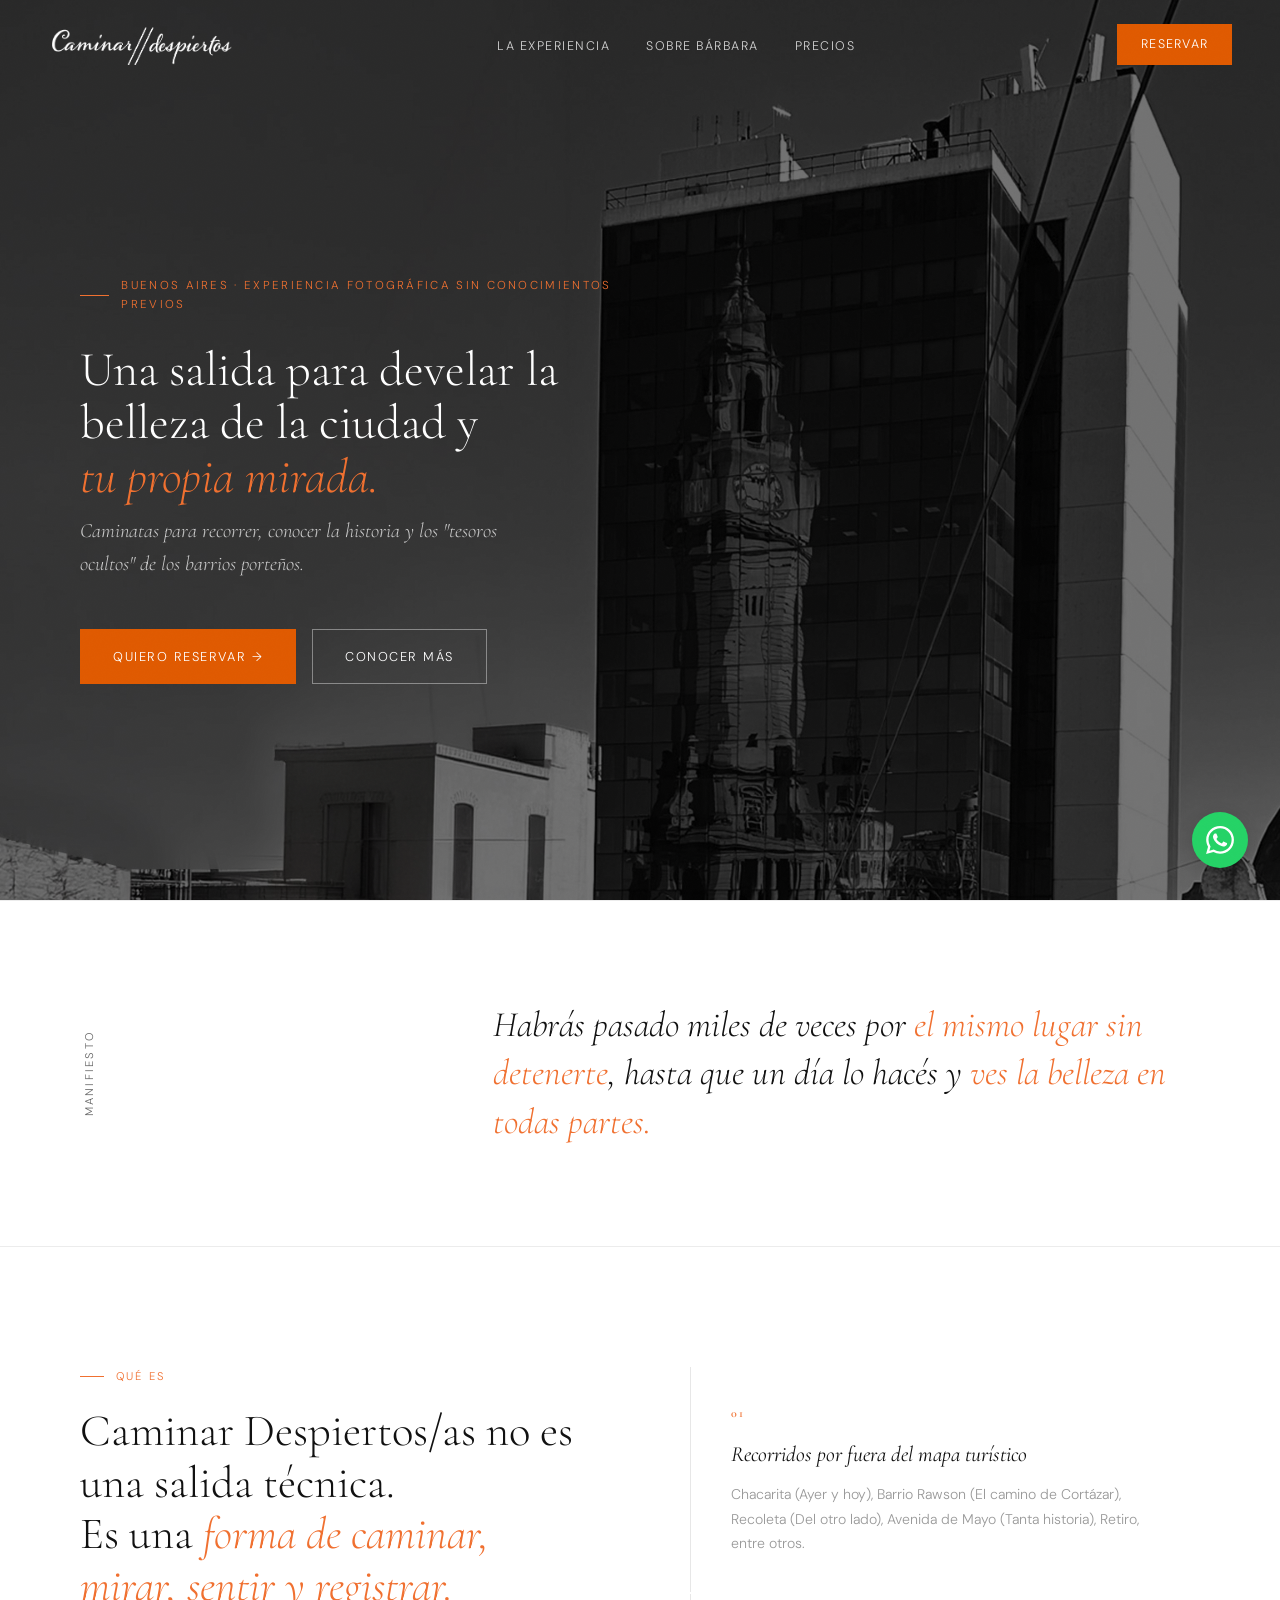
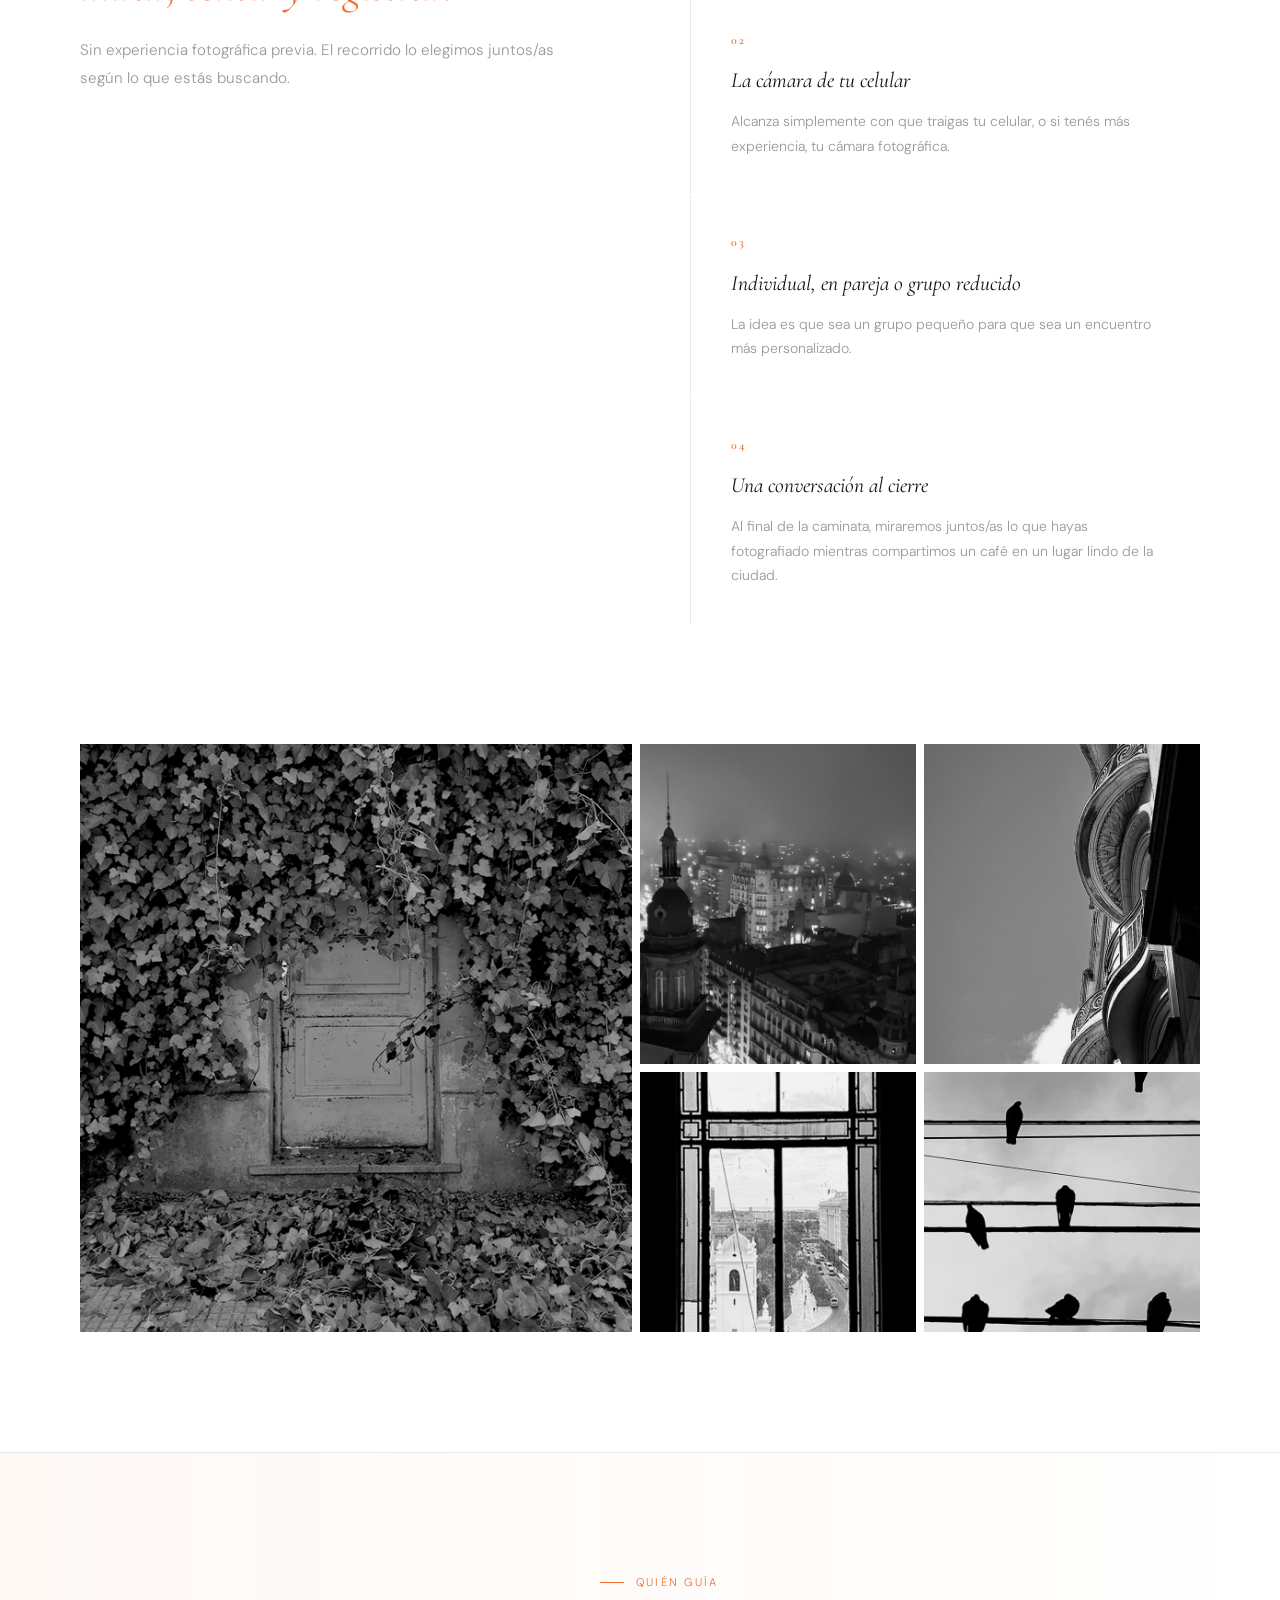
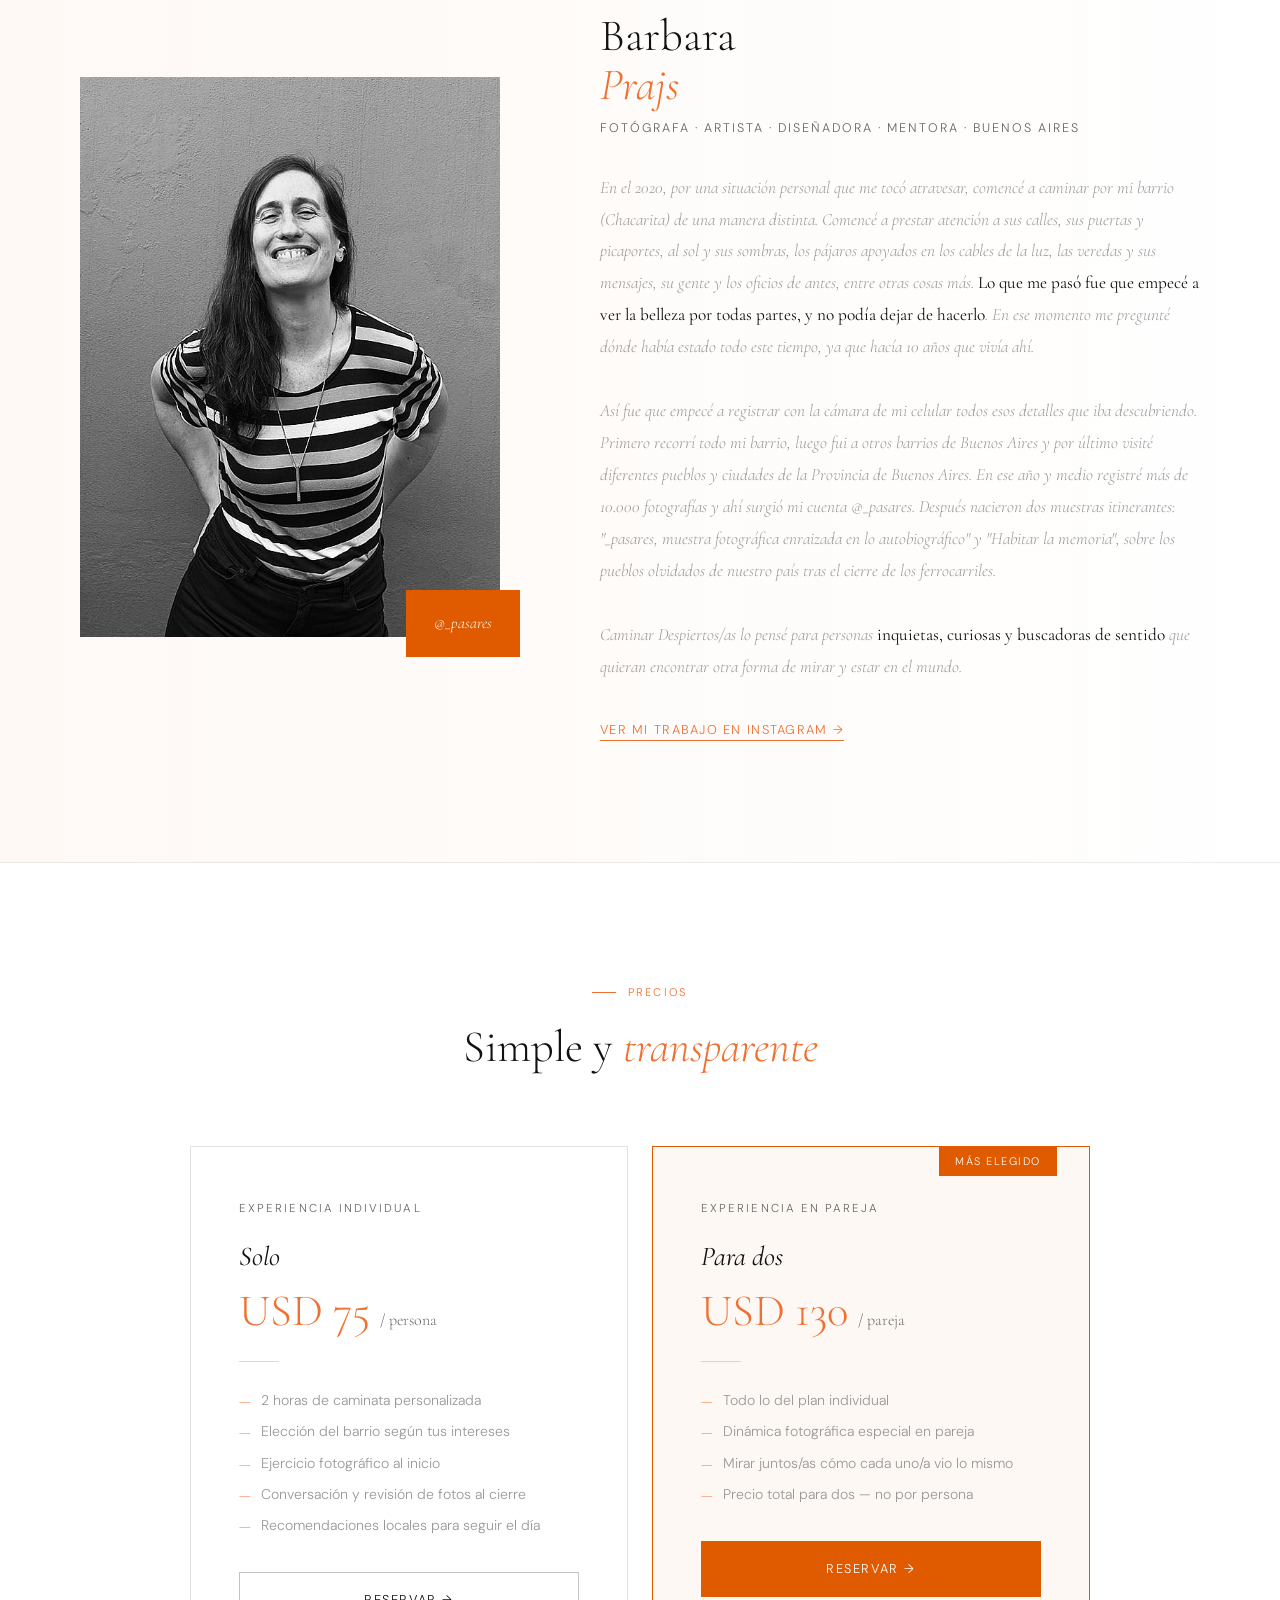
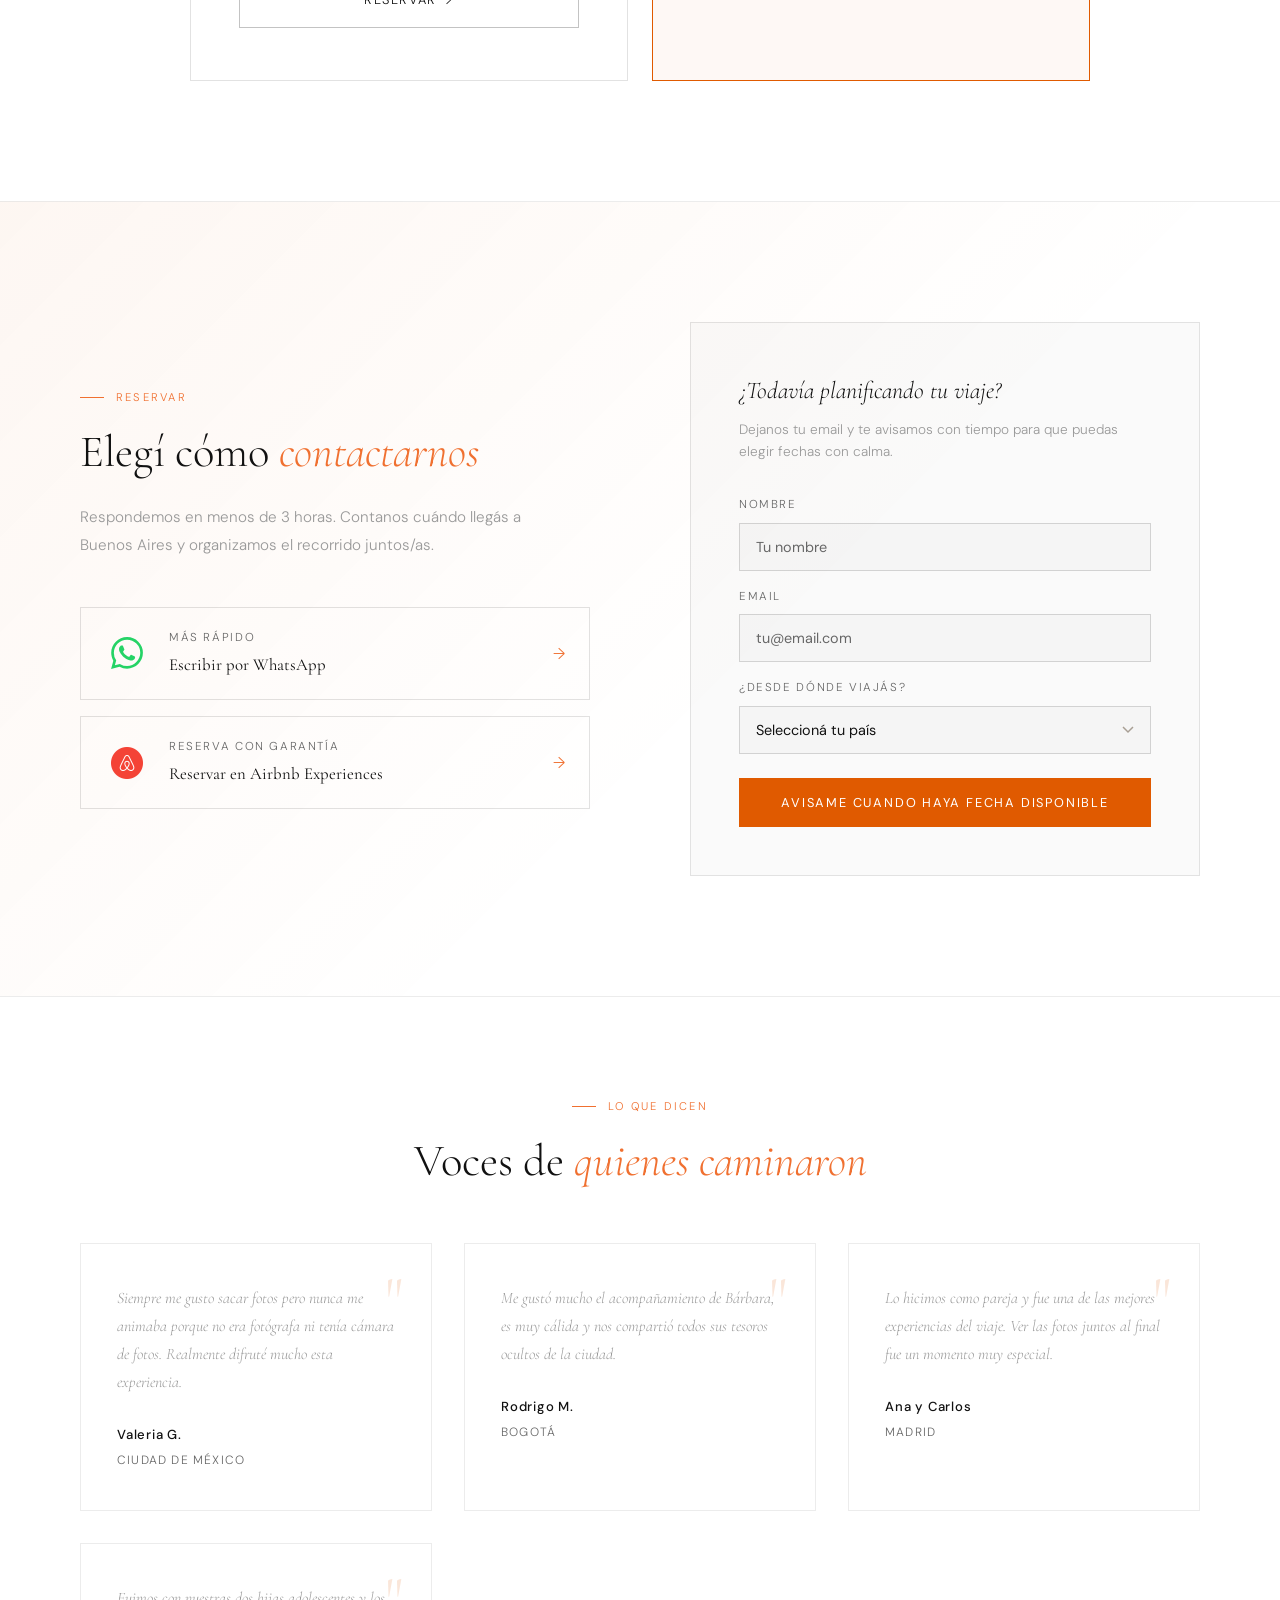
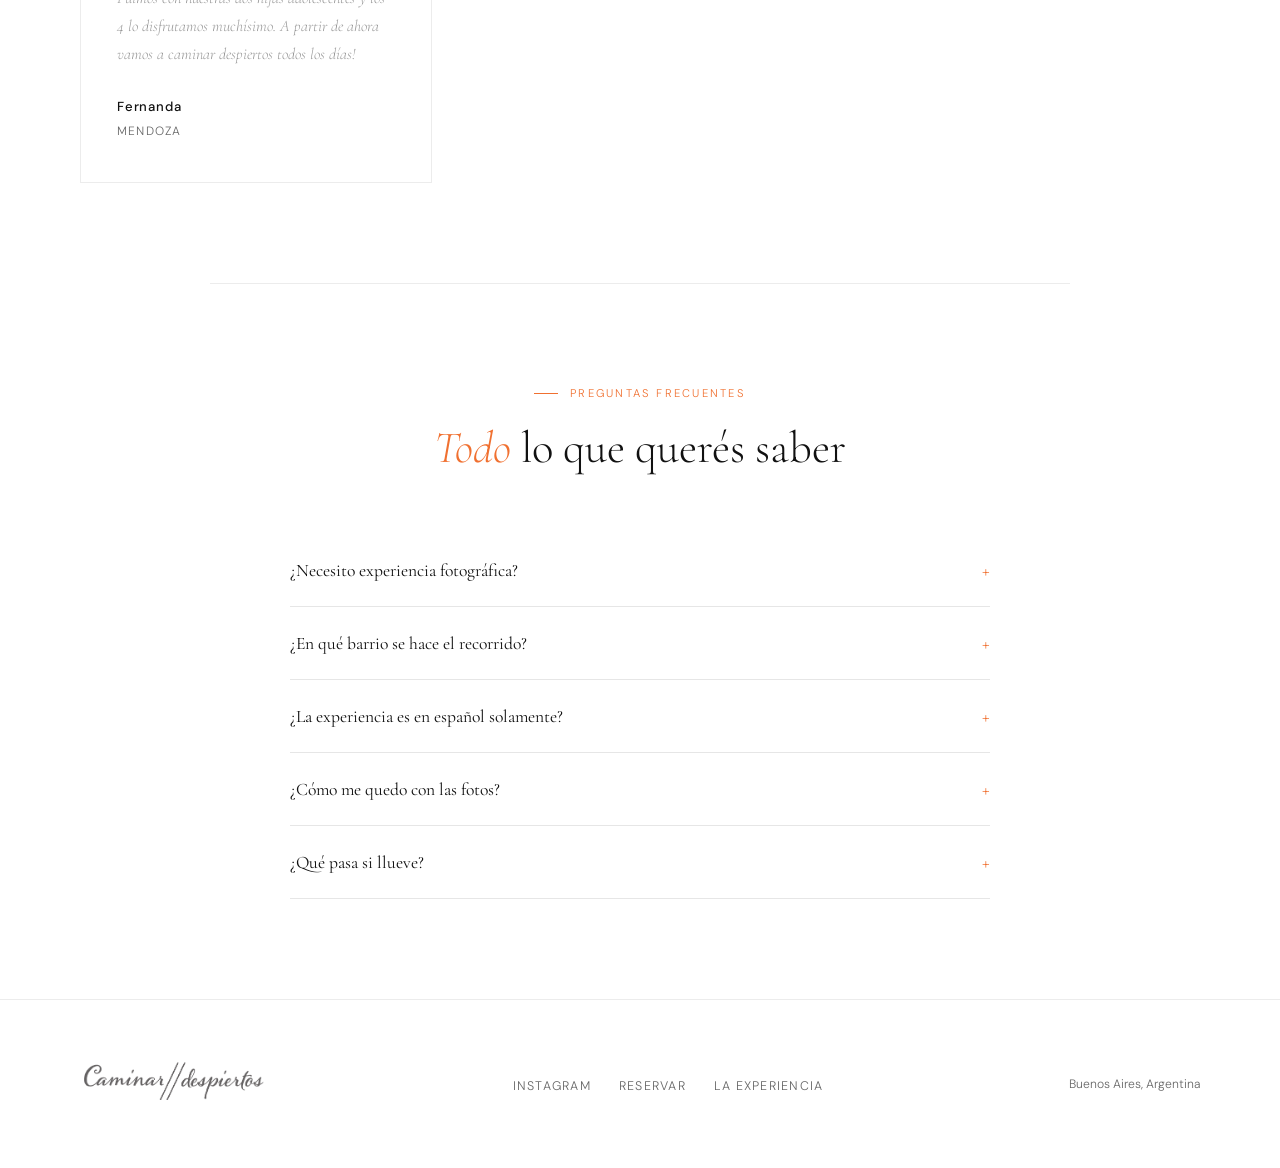
==== commit 76a9aaf4: "Actualizar textos en staging y restaurar página próximamente" ====
--- a/staging/index.html
+++ b/staging/index.html
@@ -63,7 +63,7 @@
     <img src="../images/hero.jpg" alt="Caminar Despiertos en Buenos Aires">
   </div>
   <div class="hero-left">
-    <p class="hero-eyebrow">Buenos Aires · Experiencia fotográfica</p>
+    <p class="hero-eyebrow">Buenos Aires · EXPERIENCIA FOTOGRÁFICA SIN CONOCIMIENTOS PREVIOS</p>
     <h1 class="hero-title">Una salida para develar la belleza de la ciudad y<br><em>tu propia mirada.</em></h1>
     <p class="hero-subtitle">Caminatas para recorrer, conocer la historia y los "tesoros ocultos" de los barrios porteños.</p>
     <div class="hero-actions">
@@ -86,16 +86,16 @@
 <section class="que-es" id="que-es">
   <div class="que-es-left fade-up">
     <p class="section-eyebrow">Qué es</p>
-    <h2 class="section-title">Caminar Despiertos no es una salida técnica.<br>Es una <em>forma de caminar, mirar, sentir y registrar.</em></h2>
+    <h2 class="section-title">Caminar Despiertos/as no es una salida técnica.<br>Es una <em>forma de caminar, mirar, sentir y registrar.</em></h2>
     <div class="section-body">
-      <p>Sin experiencia fotográfica previa. El recorrido lo elegimos juntos según lo que estás buscando.</p>
+      <p>Sin experiencia fotográfica previa. El recorrido lo elegimos juntos/as según lo que estás buscando.</p>
     </div>
   </div>
   <div class="que-es-right">
     <div class="pillar fade-up">
       <p class="pillar-num">01</p>
       <h3 class="pillar-title">Recorridos por fuera del mapa turístico</h3>
-      <p class="pillar-text">Chacarita (Ayer y hoy), Barrio Rawson (El camino de Cortázar), Recoleta (Del otro lado), Avenida de Mayo (Tanta historia).</p>
+      <p class="pillar-text">Chacarita (Ayer y hoy), Barrio Rawson (El camino de Cortázar), Recoleta (Del otro lado), Avenida de Mayo (Tanta historia), Retiro, entre otros.</p>
     </div>
     <div class="pillar fade-up">
       <p class="pillar-num">02</p>
@@ -105,12 +105,12 @@
     <div class="pillar fade-up">
       <p class="pillar-num">03</p>
       <h3 class="pillar-title">Individual, en pareja o grupo reducido</h3>
-      <p class="pillar-text">La idea es que sea un grupo pequeño para que sea más personalizado.</p>
+      <p class="pillar-text">La idea es que sea un grupo pequeño para que sea un encuentro más personalizado.</p>
     </div>
     <div class="pillar fade-up">
       <p class="pillar-num">04</p>
       <h3 class="pillar-title">Una conversación al cierre</h3>
-      <p class="pillar-text">Al final de la caminata, miraremos juntos lo que hayas fotografiado mientras compartimos un café en un lugar lindo de la ciudad.</p>
+      <p class="pillar-text">Al final de la caminata, miraremos juntos/as lo que hayas fotografiado mientras compartimos un café en un lugar lindo de la ciudad.</p>
     </div>
   </div>
 </section>
@@ -147,11 +147,11 @@
   <div class="barbara-content fade-up">
     <p class="section-eyebrow">Quién guía</p>
     <h2 class="barbara-name">Barbara<br><em>Prajs</em></h2>
-    <p class="barbara-role">Fotógrafa · Diseñadora · Mentora · Buenos Aires</p>
+    <p class="barbara-role">Fotógrafa · Artista  · Diseñadora · Mentora · Buenos Aires</p>
     <p class="barbara-bio">
-      En el 2020, por una situación personal que tuve que atravesar, comencé a caminar por mi barrio (Chacarita) de una manera distinta. Comencé a prestar atención a sus calles, sus puertas y picaportes, al sol y sus sombras, los pájaros apoyados en los cables de la luz, las veredas y sus mensajes, su gente y los oficios de antes, entre otras cosas más. <strong>Lo que me pasó fue que empecé a ver la belleza por todas partes, y no podía dejar de hacerlo</strong>. En ese momento me pregunté dónde había estado todo este tiempo, ya que hacía 10 años que vivía ahí.<br><br>
-      Así fue que empecé a registrar con la cámara de mi celular todos esos detalles que iba descubriendo. Primero recorrí todo mi barrio, luego fui a otros barrios de Buenos Aires y por último visité diferentes pueblos y ciudades de la Provincia. En ese año y medio registré más de 10.000 fotografías y surgió mi cuenta @_pasares. Después nacieron dos muestras itinerantes: "_pasares, muestra fotográfica enraizada en lo autobiográfico" y "Habitar la memoria", sobre los pueblos olvidados de nuestro país tras el cierre de los ferrocarriles.<br><br>
-      Caminar Despiertos la pensé para personas <strong>inquietas, curiosas y buscadoras de sentido</strong> que quieran encontrar otra forma de transitar este mundo.
+      En el 2020, por una situación personal que me tocó atravesar, comencé a caminar por mi barrio (Chacarita) de una manera distinta. Comencé a prestar atención a sus calles, sus puertas y picaportes, al sol y sus sombras, los pájaros apoyados en los cables de la luz, las veredas y sus mensajes, su gente y los oficios de antes, entre otras cosas más. <strong>Lo que me pasó fue que empecé a ver la belleza por todas partes, y no podía dejar de hacerlo</strong>. En ese momento me pregunté dónde había estado todo este tiempo, ya que hacía 10 años que vivía ahí.<br><br>
+      Así fue que empecé a registrar con la cámara de mi celular todos esos detalles que iba descubriendo. Primero recorrí todo mi barrio, luego fui a otros barrios de Buenos Aires y por último visité diferentes pueblos y ciudades de la Provincia de Buenos Aires. En ese año y medio registré más de 10.000 fotografías y ahí surgió mi cuenta @_pasares. Después nacieron dos muestras itinerantes: "_pasares, muestra fotográfica enraizada en lo autobiográfico" y "Habitar la memoria", sobre los pueblos olvidados de nuestro país tras el cierre de los ferrocarriles.<br><br>
+      Caminar Despiertos/as lo pensé para personas <strong>inquietas, curiosas y buscadoras de sentido</strong> que quieran encontrar otra forma de mirar y estar en el mundo.
     </p>
     <a href="https://www.instagram.com/_pasares" target="_blank" class="barbara-link">Ver mi trabajo en Instagram →</a>
   </div>
@@ -187,7 +187,7 @@
       <ul class="precio-includes">
         <li>Todo lo del plan individual</li>
         <li>Dinámica fotográfica especial en pareja</li>
-        <li>Mirar juntos cómo cada uno vio lo mismo distinto</li>
+        <li>Mirar juntos/as cómo cada uno/a vio lo mismo </li>
         <li>Precio total para dos — no por persona</li>
       </ul>
       <a href="#reservar" class="btn-primary" style="display:inline-block;text-align:center;width:100%;">Reservar →</a>
@@ -201,7 +201,7 @@
     <p class="section-eyebrow">Reservar</p>
     <h2 class="section-title">Elegí cómo <em>contactarnos</em></h2>
     <div class="section-body">
-      <p>Respondemos en menos de 3 horas. Contanos cuándo llegás a Buenos Aires y organizamos el recorrido juntos.</p>
+      <p>Respondemos en menos de 3 horas. Contanos cuándo llegás a Buenos Aires y organizamos el recorrido juntos/as.</p>
     </div>
     <div class="reservar-options">
       <a href="https://wa.me/5491121562818?text=Hola%20B%C3%A1rbara%2C%20me%20interesa%20Caminar%20Despiertos" target="_blank" class="option-card">
@@ -244,10 +244,12 @@
         <label class="form-label" for="origen">¿Desde dónde viajás?</label>
         <select class="form-select" id="origen" name="origen">
           <option value="">Seleccioná tu país</option>
-          <option value="mx">México</option>
-          <option value="co">Colombia</option>
-          <option value="es">España</option>
-          <option value="cl">Chile</option>
+			<option value="mx">Argentina</option>
+			   <option value="cl">Chile</option>
+			    <option value="co">Colombia</option>
+			      <option value="es">España</option>
+                   <option value="mx">México</option>
+      
           <option value="uy">Uruguay</option>
           <option value="otro">Otro</option>
         </select>
@@ -266,14 +268,15 @@
   </div>
   <div class="testimonios-grid">
     <div class="testimonio-card fade-up">
-      <p class="testimonio-text">Aprendí más sobre Buenos Aires en 2 horas que en 3 días por mi cuenta. Y lo que encontré no estaba en ninguna guía.</p>
+      <p class="testimonio-text">Siempre me gusto sacar fotos pero nunca me animaba porque no era fotógrafa ni tenía cámara de fotos. Realmente difruté mucho esta experiencia.</p>
       <div class="testimonio-autor">
         <span class="testimonio-nombre">Valeria G.</span>
         <span class="testimonio-origen">Ciudad de México</span>
       </div>
     </div>
     <div class="testimonio-card fade-up">
-      <p class="testimonio-text">No sabía que podía enamorarme de una ciudad a través de mis propias fotos. Barbara tiene una manera de enseñarte a mirar que cambia todo.</p>
+      <p class="testimonio-text">Me gustó mucho el acompañamiento de Bárbara, es muy cálida y nos compartió todos sus tesoros ocultos de la ciudad.
+</p>
       <div class="testimonio-autor">
         <span class="testimonio-nombre">Rodrigo M.</span>
         <span class="testimonio-origen">Bogotá</span>
@@ -286,7 +289,24 @@
         <span class="testimonio-origen">Madrid</span>
       </div>
     </div>
-  </div>
+	  
+	  
+	  <div class="testimonio-card fade-up">
+      <p class="testimonio-text">Fuimos con nuestras dos hijas adolescentes y los 4 lo disfrutamos muchísimo. A partir de ahora vamos a caminar despiertos todos los días!
+
+</p>
+      <div class="testimonio-autor">
+        <span class="testimonio-nombre">Fernanda</span>
+        <span class="testimonio-origen">Mendoza</span>
+      </div>
+    </div>
+	  
+	  
+	  
+  </div>
+	
+	
+	
 </section>
 
 <!-- FAQ -->
@@ -298,11 +318,11 @@
   <div class="fade-up">
     <div class="faq-item">
       <button class="faq-question">¿Necesito experiencia fotográfica? <em class="faq-icon">+</em></button>
-      <div class="faq-answer"><p>Para nada. Alcanza con el celular y las ganas de mirar distinto. No es una clase técnica — es una experiencia de percepción. Si tenés cámara, también podés traerla.</p></div>
+      <div class="faq-answer"><p>Para nada. Alcanza con el celular y las ganas de mirar distinto. No es una clase técnica — es una experiencia para ver, conectar y sentir. Si tenés cámara, también podés traerla.</p></div>
     </div>
     <div class="faq-item">
       <button class="faq-question">¿En qué barrio se hace el recorrido? <em class="faq-icon">+</em></button>
-      <div class="faq-answer"><p>Lo elegimos juntos antes de arrancar, según tus intereses y los días que tenés en Buenos Aires. Trabajamos en varios barrios: Chacarita, Villa Crespo, Barracas, Palermo Viejo, San Telmo, Almagro y más.</p></div>
+      <div class="faq-answer"><p>Lo elegimos juntos/as antes de arrancar, según tus intereses y los días que tenés en Buenos Aires. Trabajamos en Chacarita, Barrio Rawson (Agronomia), Avenida de Mayo (Montserrat), San Telmo, Recoleta, Retiro, entre otros.</p></div>
     </div>
     <div class="faq-item">
       <button class="faq-question">¿La experiencia es en español solamente? <em class="faq-icon">+</em></button>
@@ -314,7 +334,8 @@
     </div>
     <div class="faq-item">
       <button class="faq-question">¿Qué pasa si llueve? <em class="faq-icon">+</em></button>
-      <div class="faq-answer"><p>La lluvia cambia la luz y la ciudad se ve distinta — a veces mejor. Si la lluvia es muy intensa, reagendamos sin costo. Lo coordinamos por WhatsApp con anticipación.</p></div>
+      <div class="faq-answer">
+        <p>La lluvia cambia la luz y la ciudad se ve distinta — a veces más linda. Si la lluvia es muy intensa, reagendamos sin costo. Lo coordinamos por WhatsApp con anticipación.</p></div>
     </div>
   </div>
 </section>
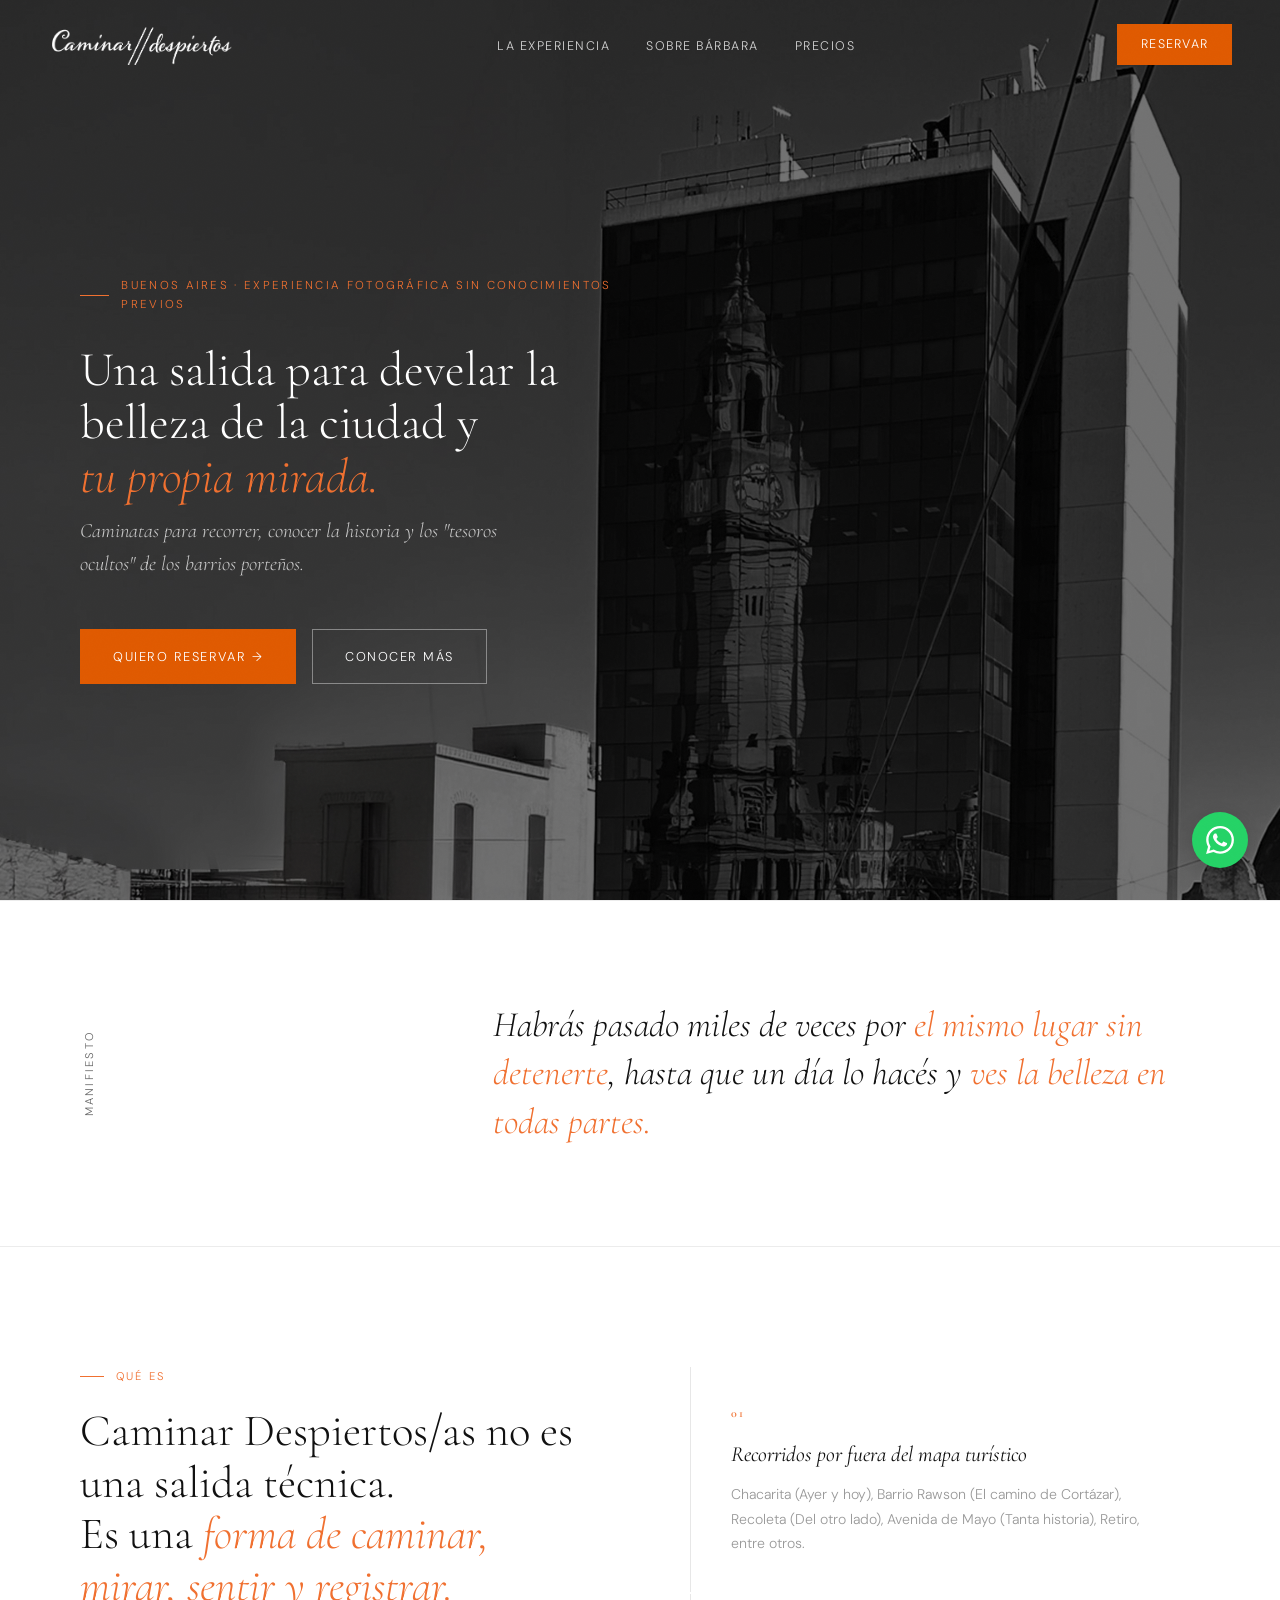
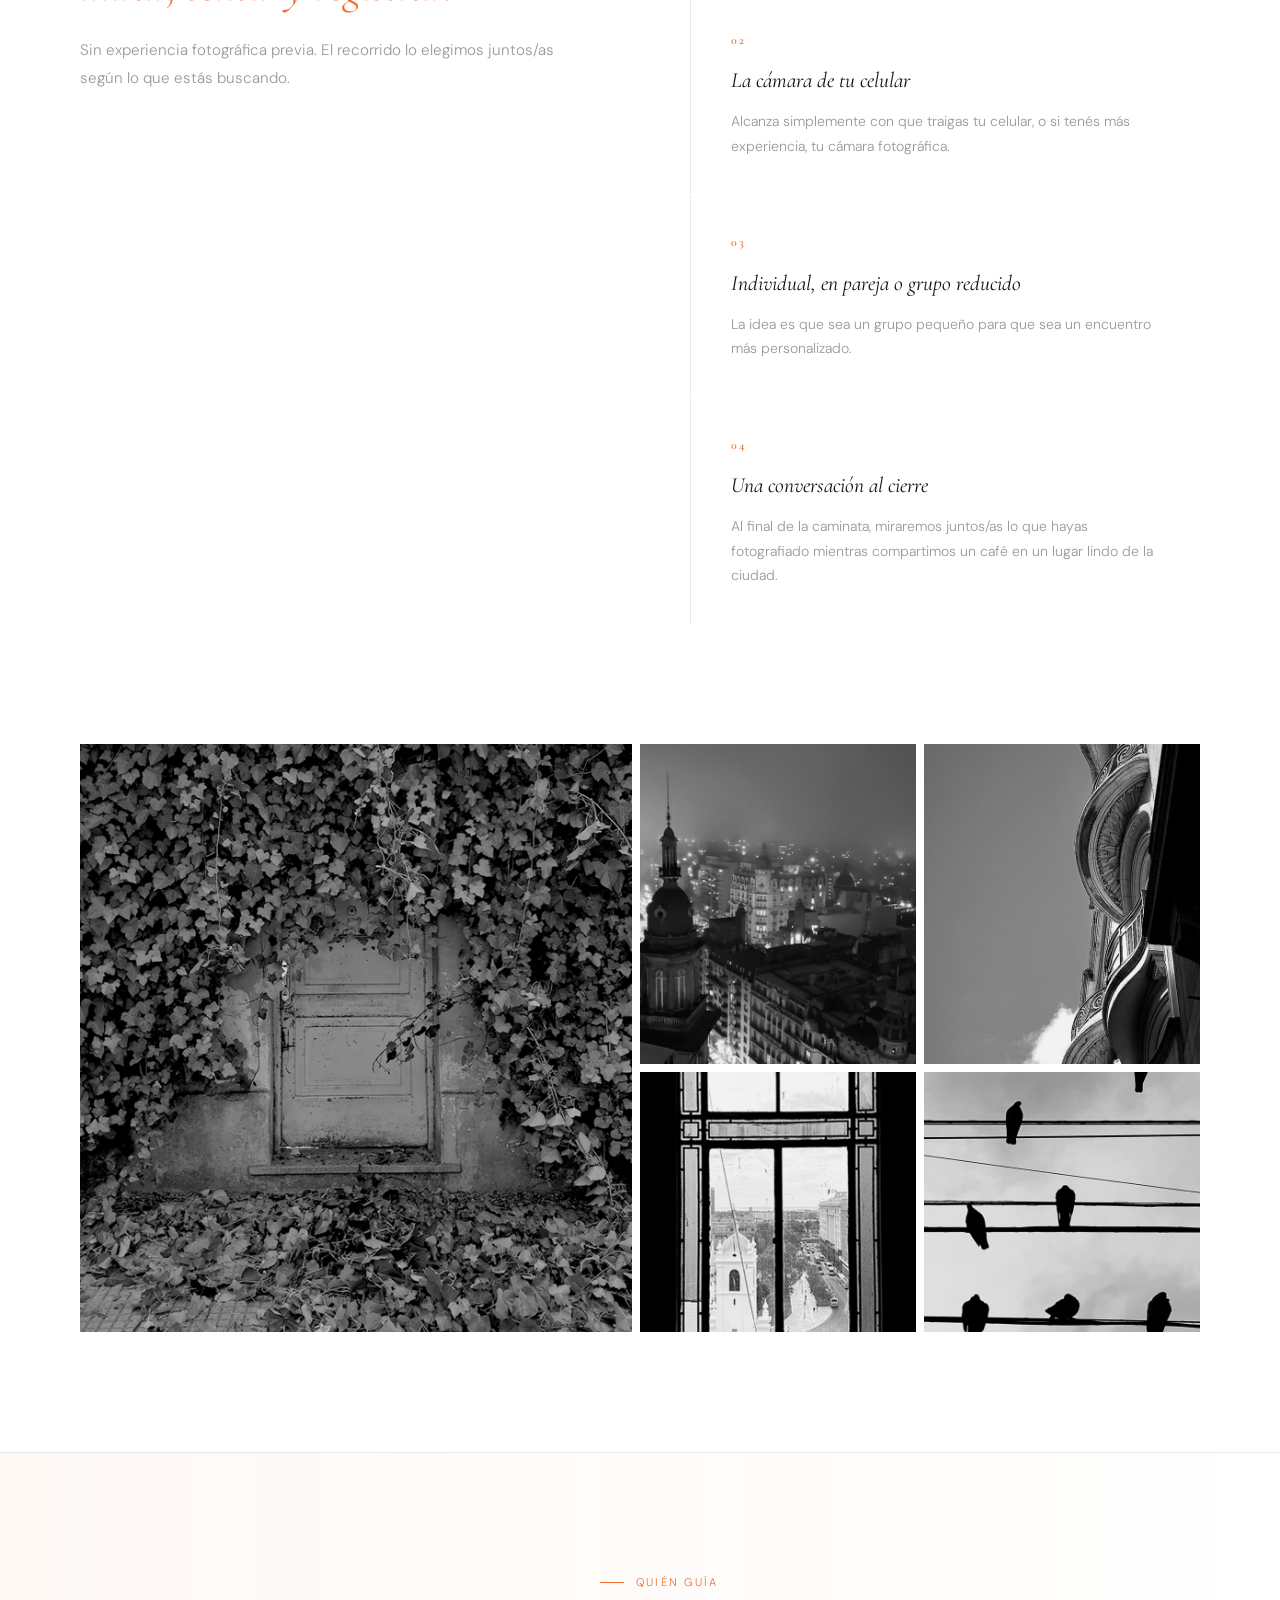
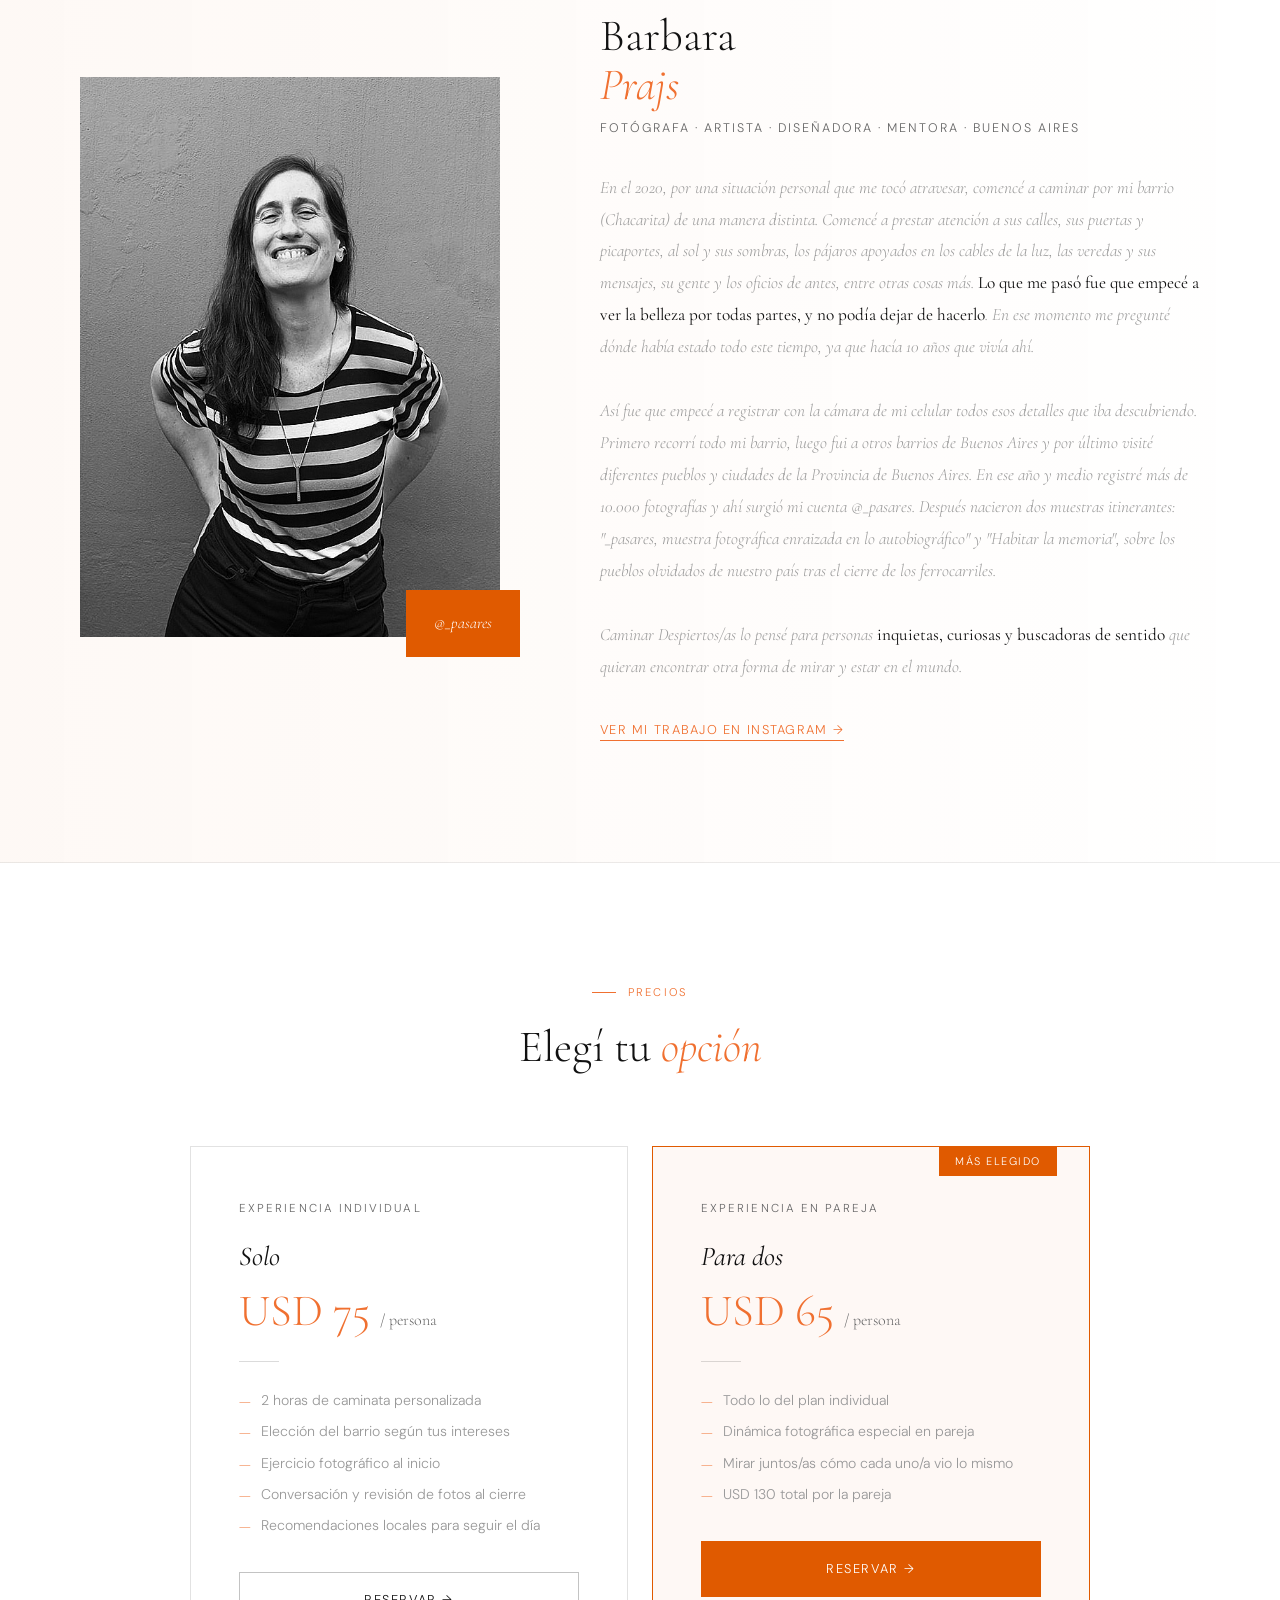
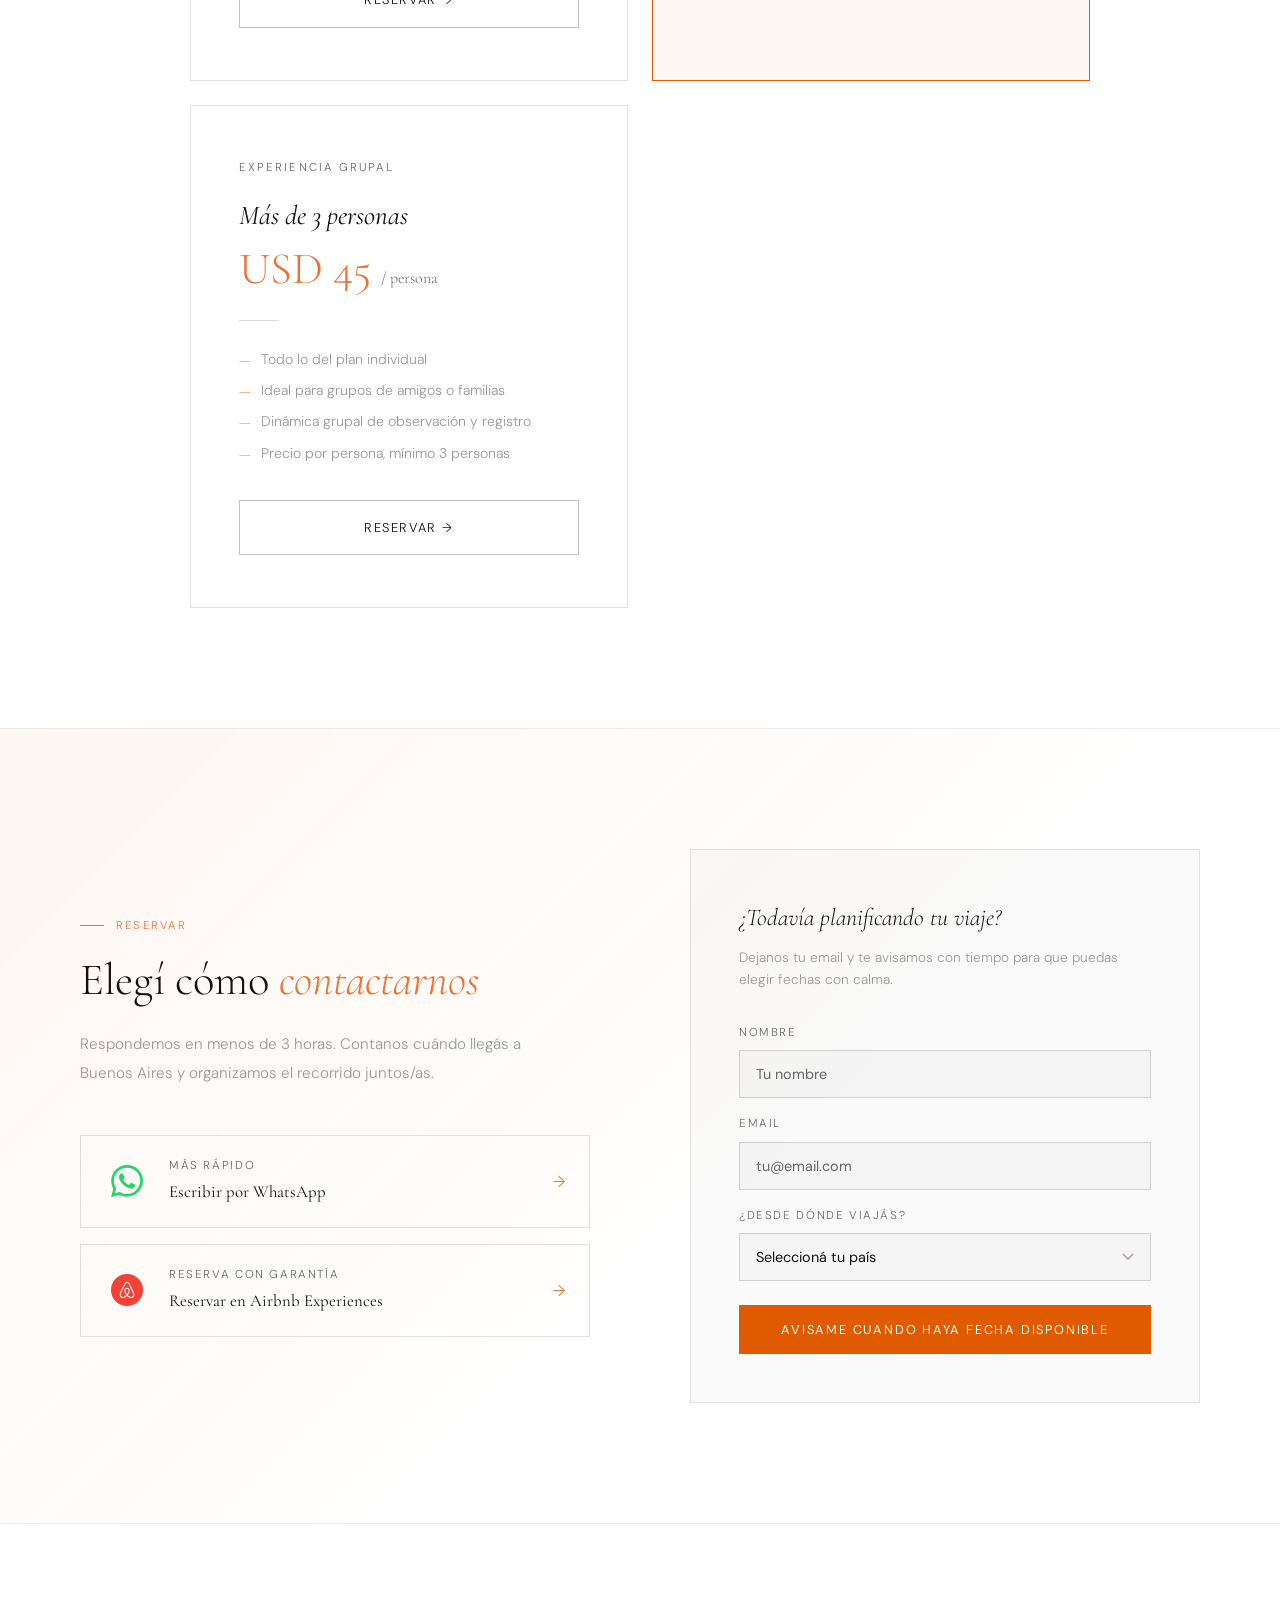
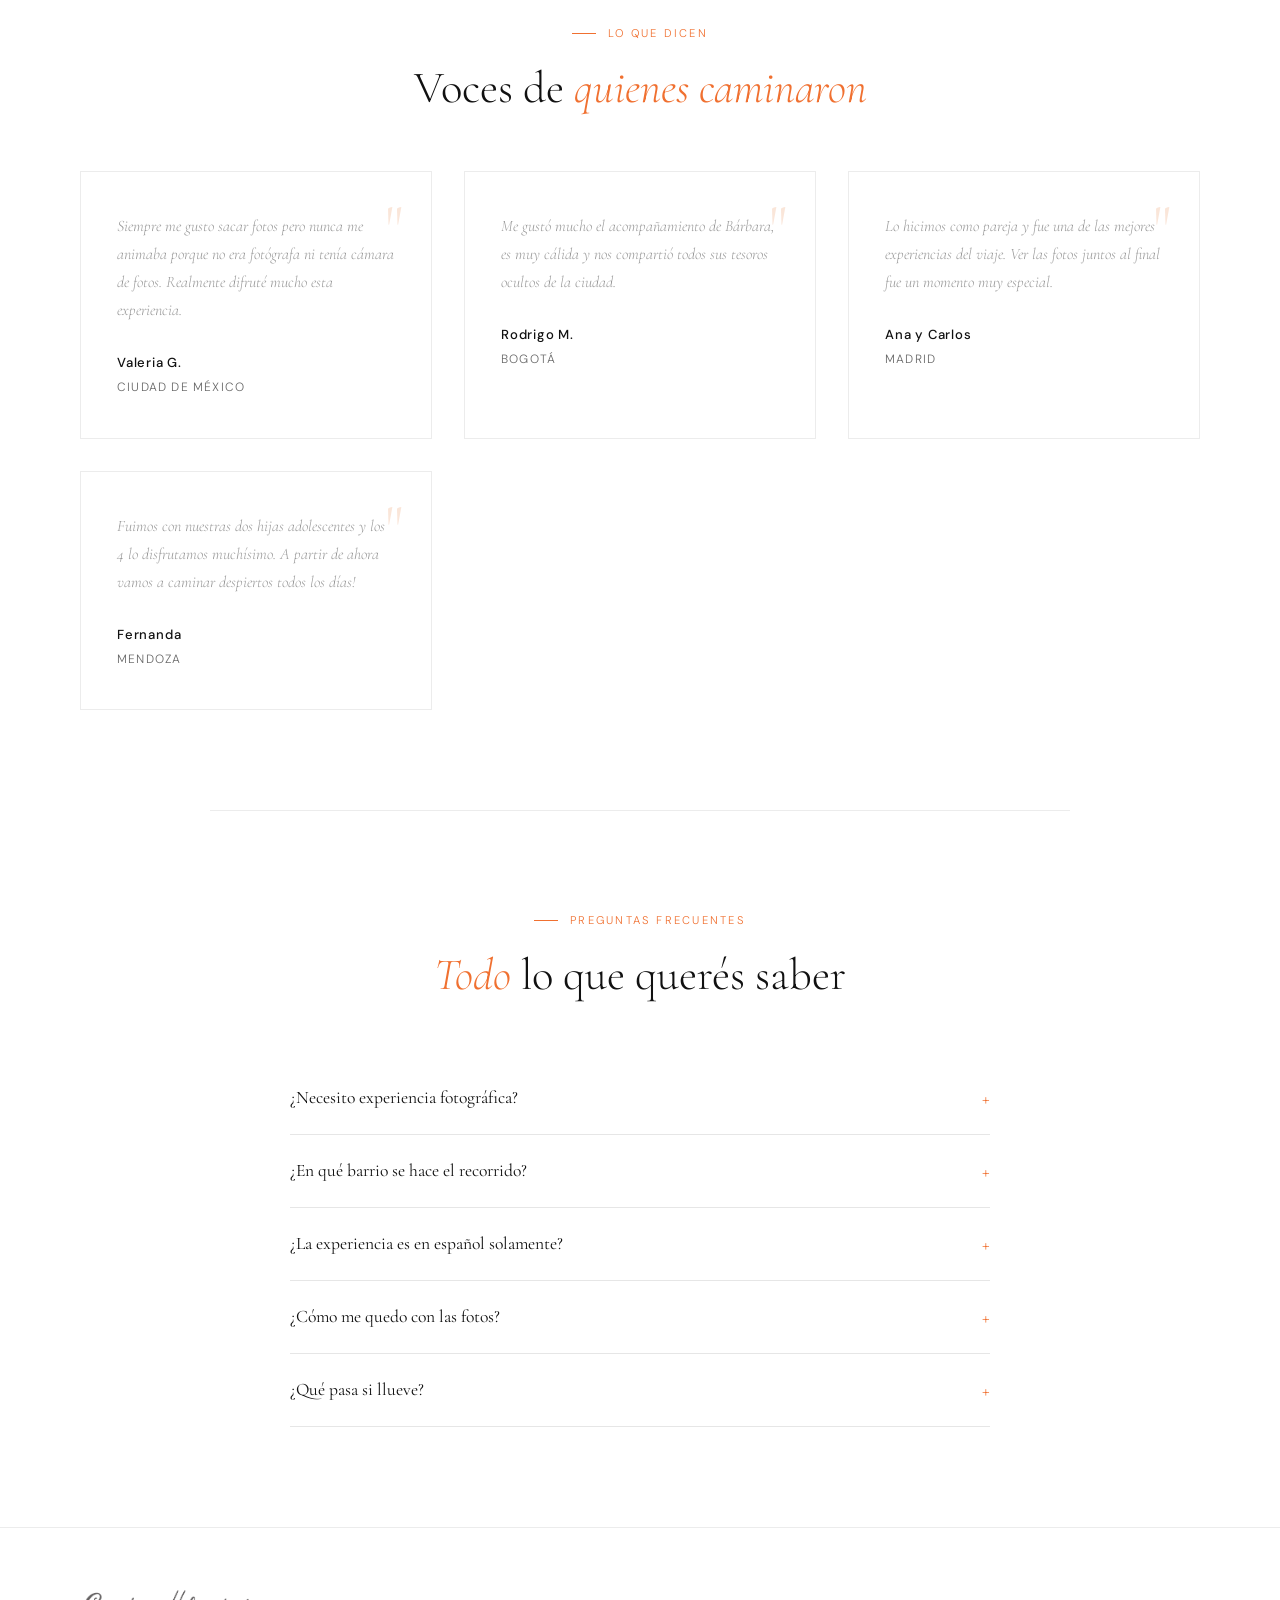
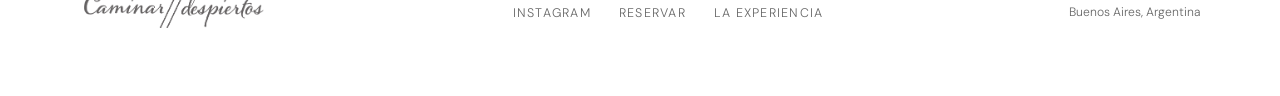
==== commit a07e2984: "Actualizar sección de precios: título, precio por persona en pareja, agregar plan grupal" ====
--- a/staging/index.html
+++ b/staging/index.html
@@ -161,7 +161,7 @@
 <section class="precios-section" id="precios">
   <div class="precios-header fade-up">
     <p class="section-eyebrow" style="justify-content:center;">Precios</p>
-    <h2 class="section-title">Simple y <em>transparente</em></h2>
+    <h2 class="section-title">Elegí tu <em>opción</em></h2>
   </div>
   <div class="precios-grid">
     <div class="precio-card fade-up">
@@ -182,15 +182,28 @@
       <div class="precio-badge">Más elegido</div>
       <p class="precio-tipo">Experiencia en pareja</p>
       <p class="precio-nombre">Para dos</p>
-      <p class="precio-valor">USD 130 <span>/ pareja</span></p>
+      <p class="precio-valor">USD 65 <span>/ persona</span></p>
       <div class="precio-divider"></div>
       <ul class="precio-includes">
         <li>Todo lo del plan individual</li>
         <li>Dinámica fotográfica especial en pareja</li>
-        <li>Mirar juntos/as cómo cada uno/a vio lo mismo </li>
-        <li>Precio total para dos — no por persona</li>
+        <li>Mirar juntos/as cómo cada uno/a vio lo mismo</li>
+        <li>USD 130 total por la pareja</li>
       </ul>
       <a href="#reservar" class="btn-primary" style="display:inline-block;text-align:center;width:100%;">Reservar →</a>
+    </div>
+    <div class="precio-card fade-up">
+      <p class="precio-tipo">Experiencia grupal</p>
+      <p class="precio-nombre">Más de 3 personas</p>
+      <p class="precio-valor">USD 45 <span>/ persona</span></p>
+      <div class="precio-divider"></div>
+      <ul class="precio-includes">
+        <li>Todo lo del plan individual</li>
+        <li>Ideal para grupos de amigos o familias</li>
+        <li>Dinámica grupal de observación y registro</li>
+        <li>Precio por persona, mínimo 3 personas</li>
+      </ul>
+      <a href="#reservar" class="btn-secondary" style="display:inline-block;text-align:center;width:100%;">Reservar →</a>
     </div>
   </div>
 </section>
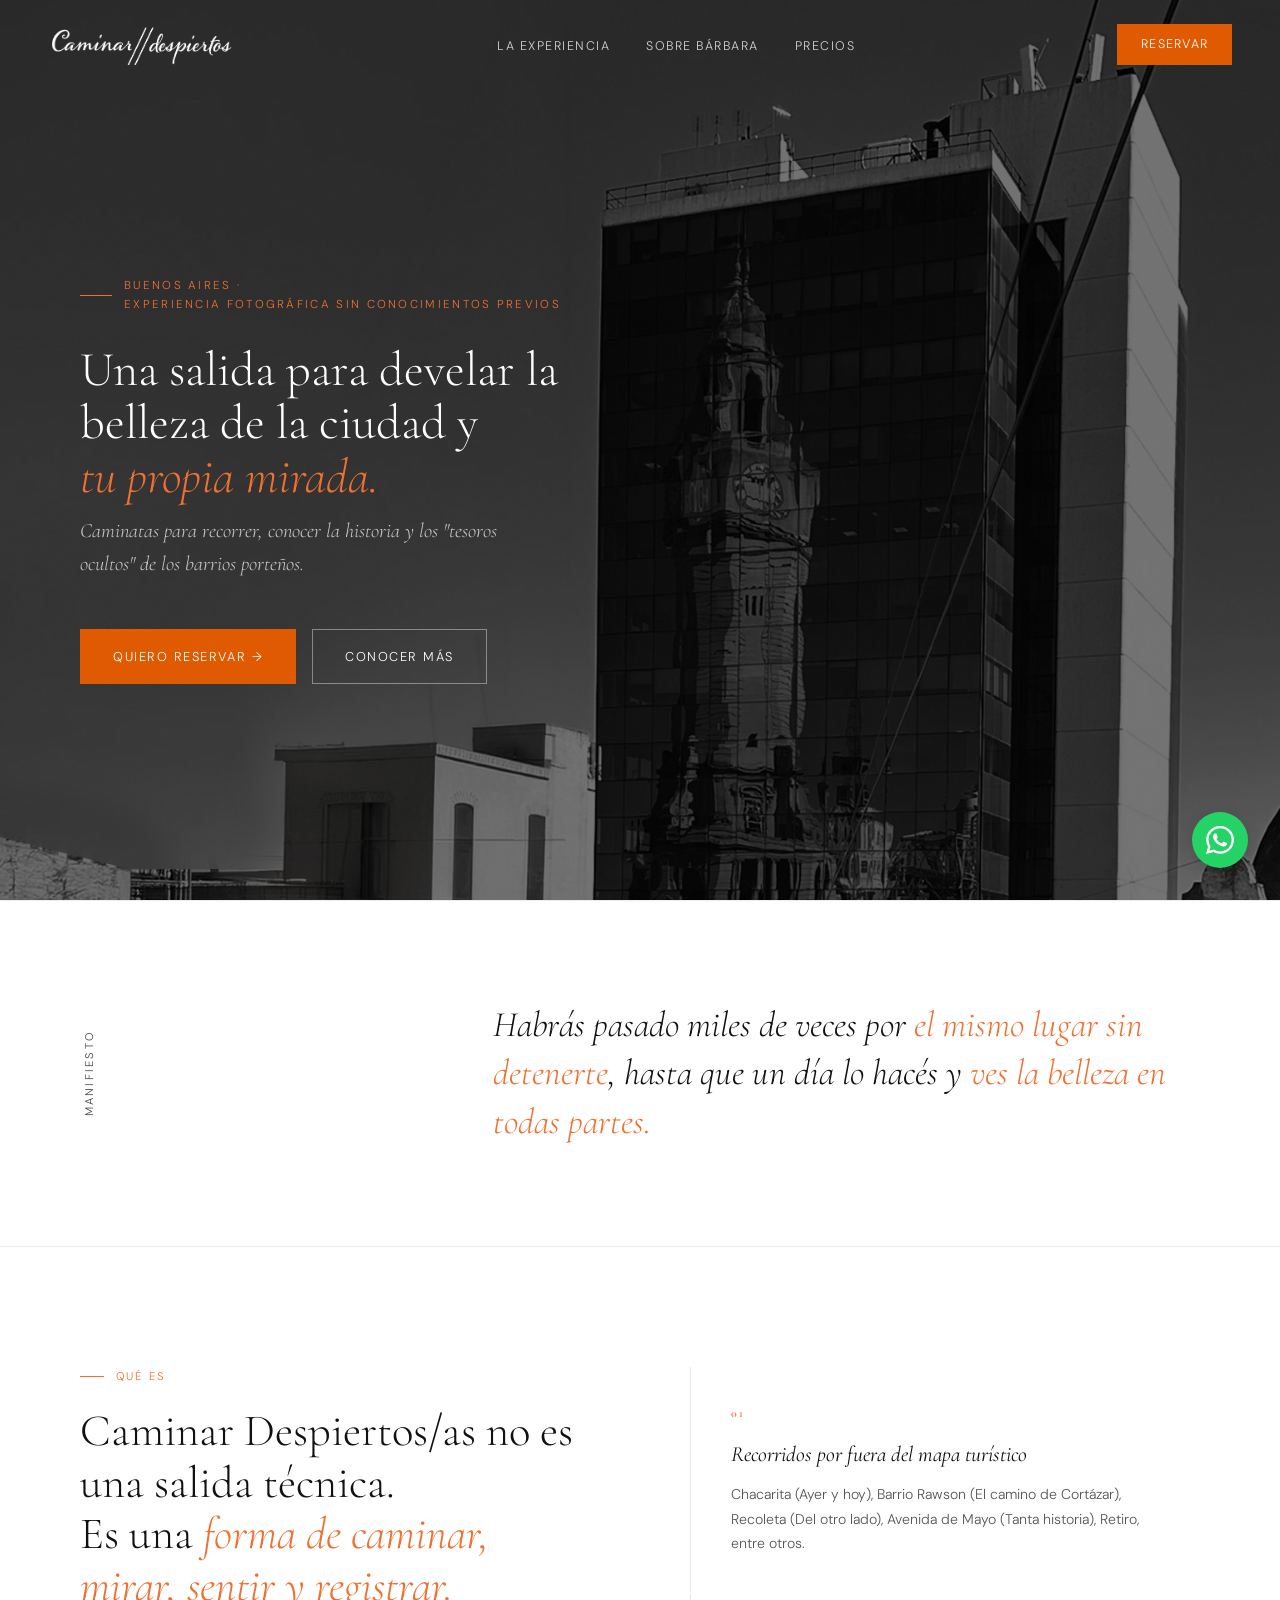
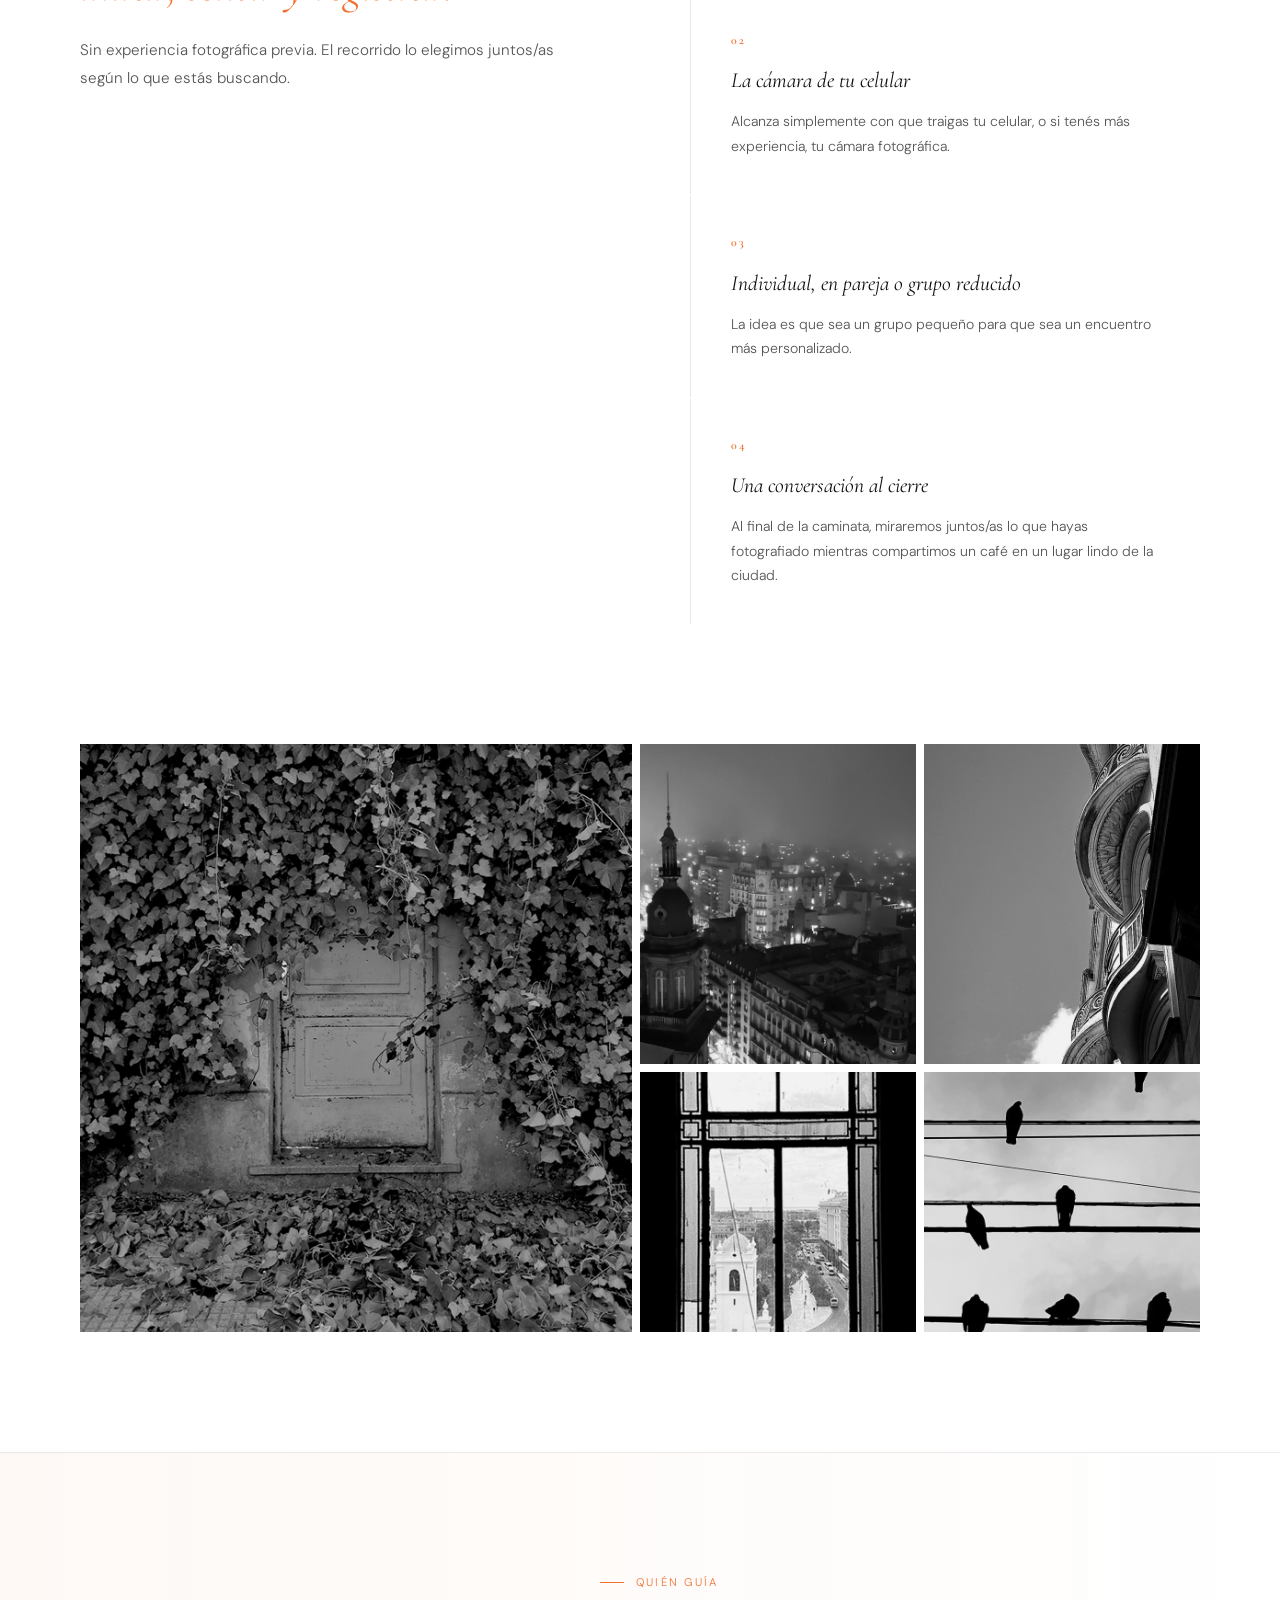
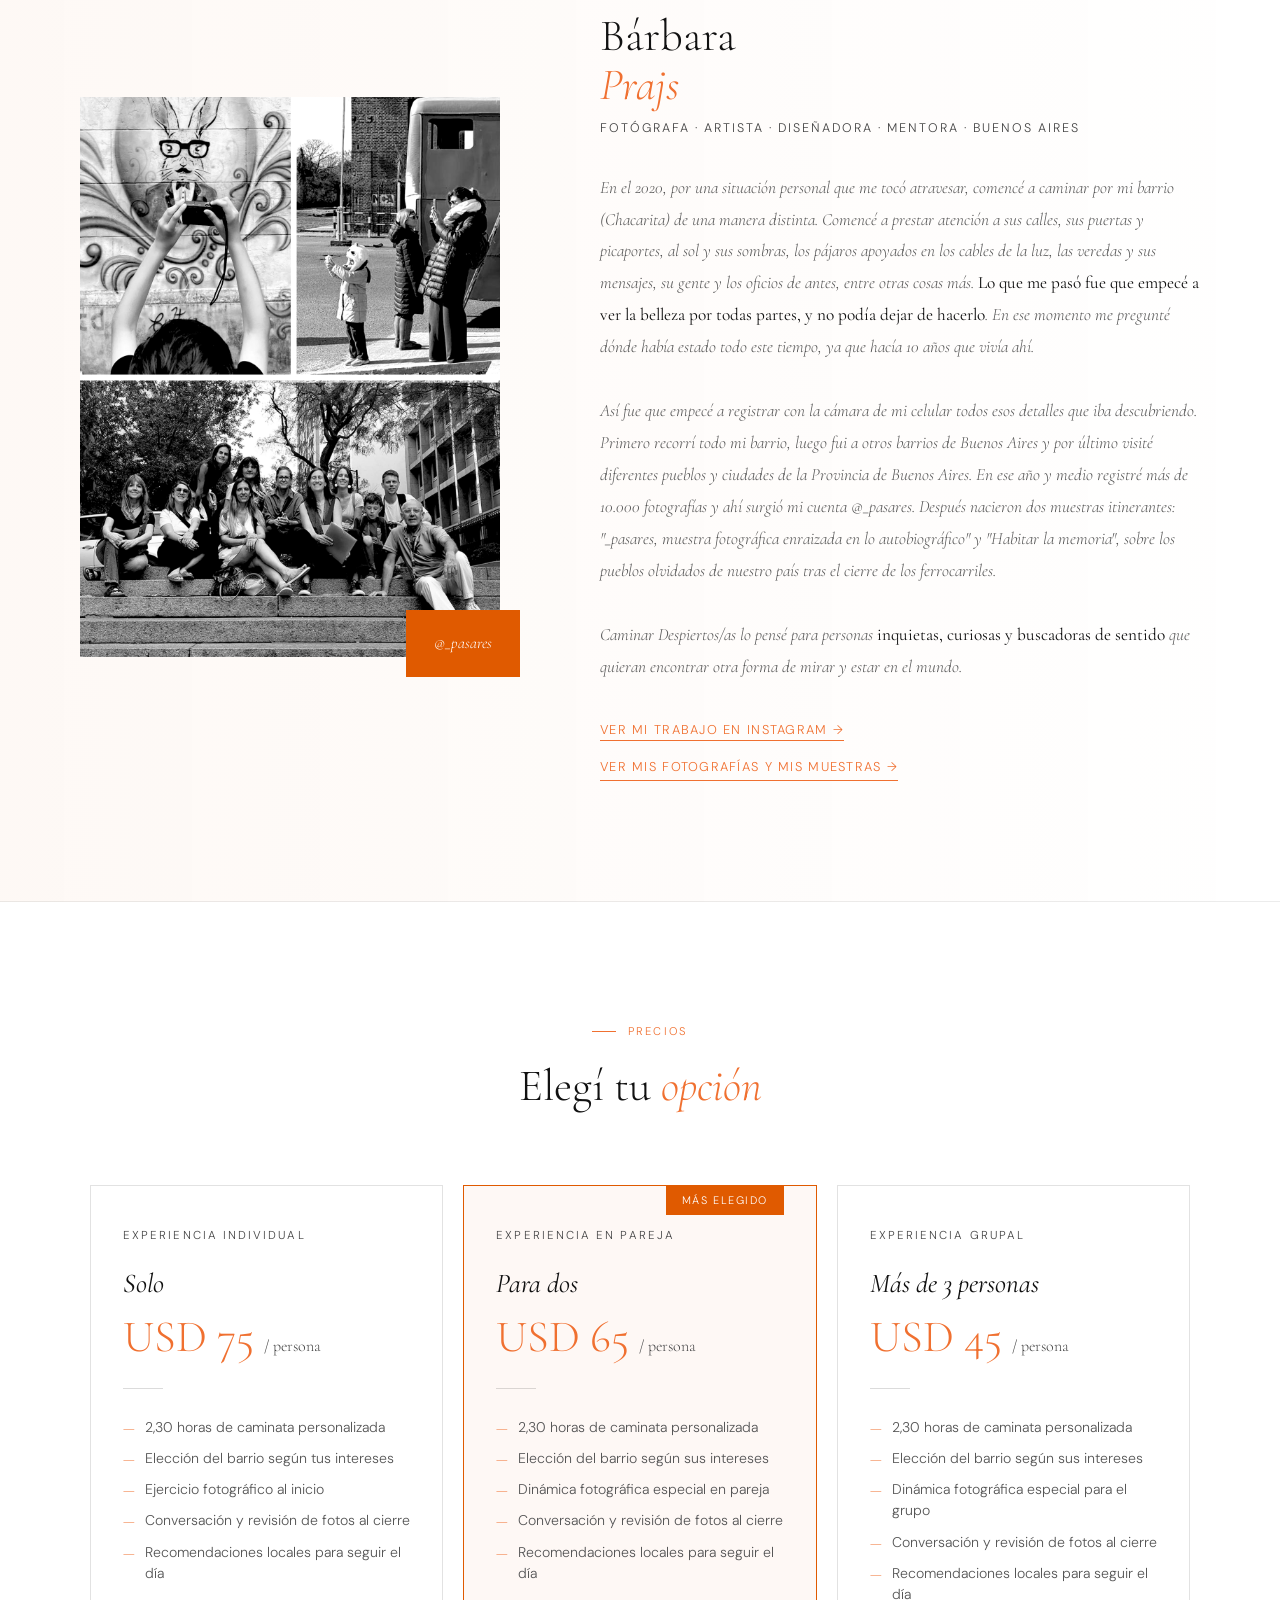
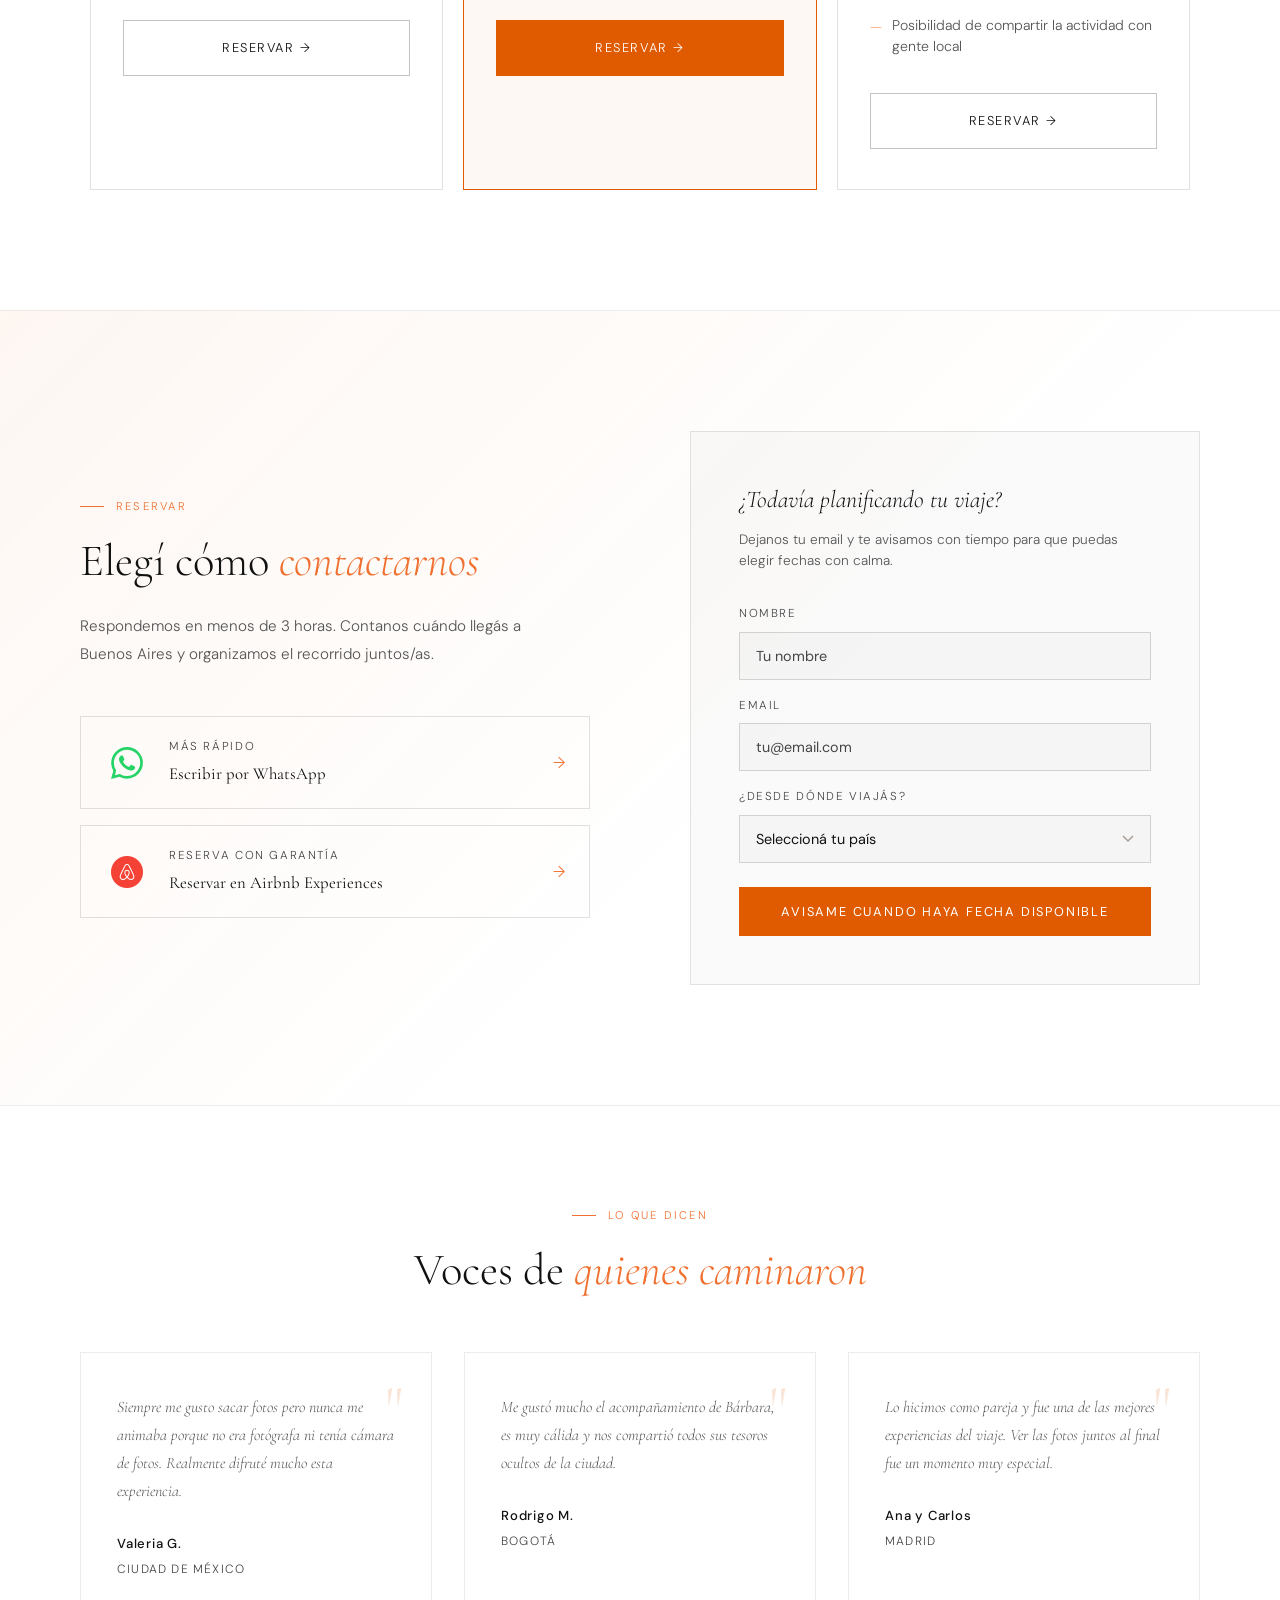
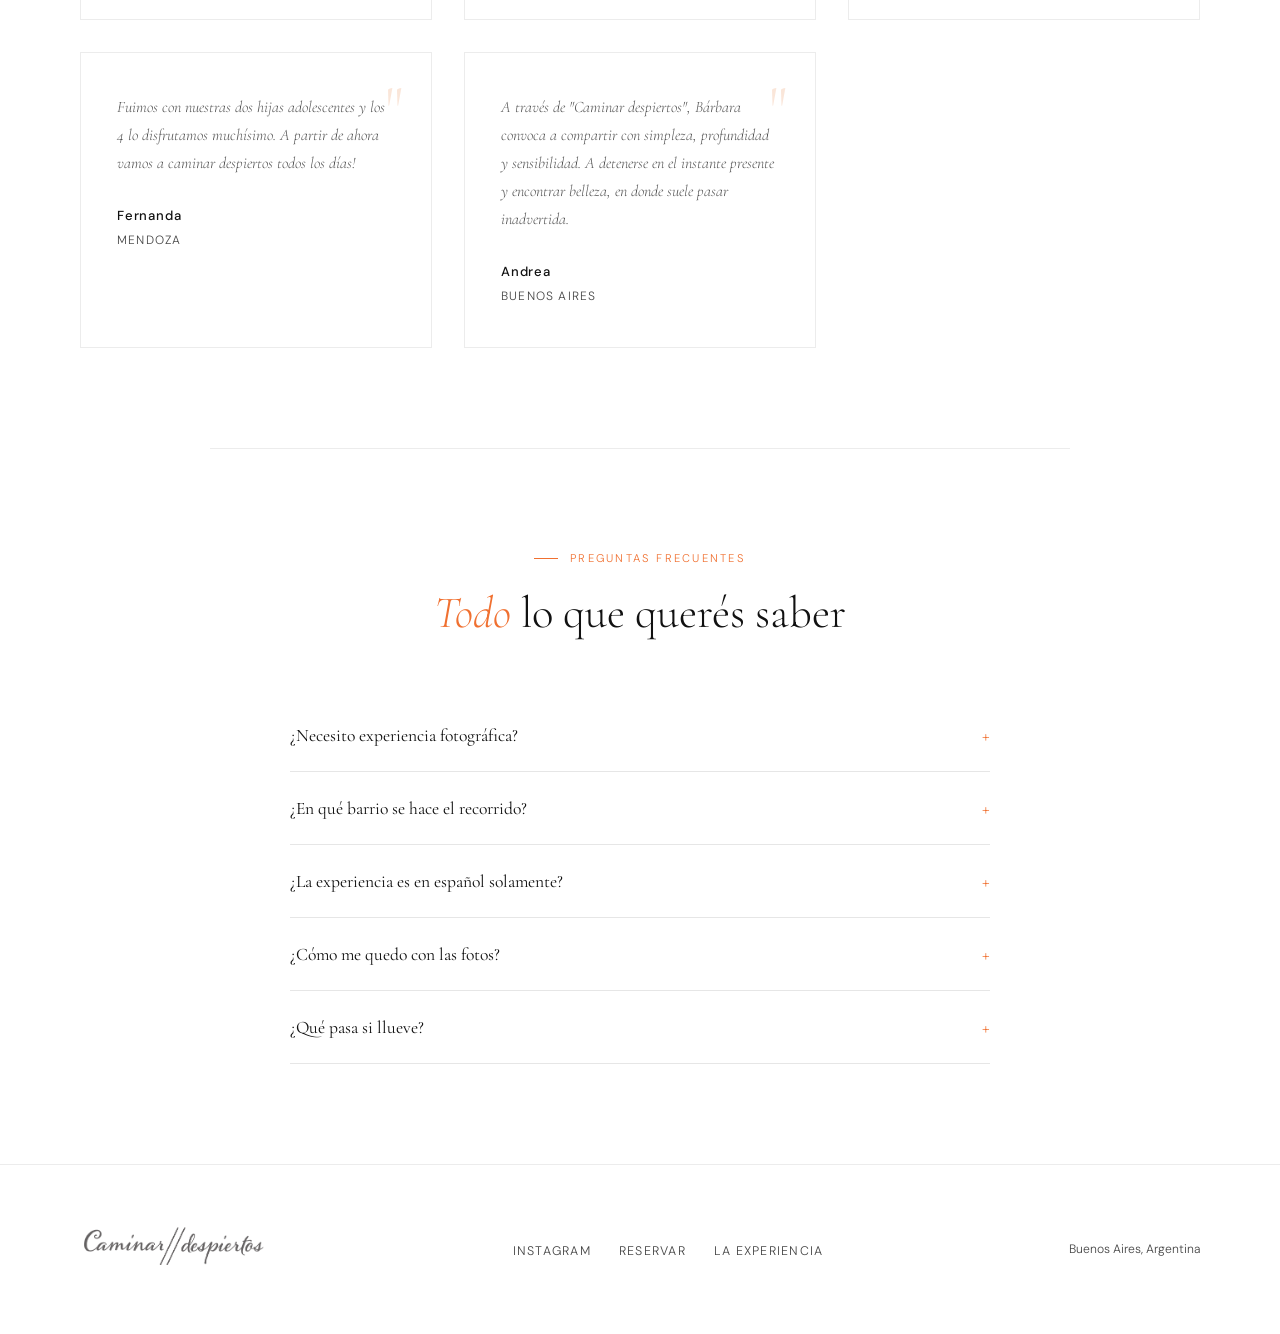
==== commit a362256e: "Actualizar contenido y estilos del sitio - Textos grises más oscuros - Link a tiendanube en sección " ====
--- a/staging/index.html
+++ b/staging/index.html
@@ -63,7 +63,7 @@
     <img src="../images/hero.jpg" alt="Caminar Despiertos en Buenos Aires">
   </div>
   <div class="hero-left">
-    <p class="hero-eyebrow">Buenos Aires · EXPERIENCIA FOTOGRÁFICA SIN CONOCIMIENTOS PREVIOS</p>
+    <p class="hero-eyebrow">Buenos Aires ·<br>EXPERIENCIA FOTOGRÁFICA SIN CONOCIMIENTOS PREVIOS</p>
     <h1 class="hero-title">Una salida para develar la belleza de la ciudad y<br><em>tu propia mirada.</em></h1>
     <p class="hero-subtitle">Caminatas para recorrer, conocer la historia y los "tesoros ocultos" de los barrios porteños.</p>
     <div class="hero-actions">
@@ -146,7 +146,7 @@
   </div>
   <div class="barbara-content fade-up">
     <p class="section-eyebrow">Quién guía</p>
-    <h2 class="barbara-name">Barbara<br><em>Prajs</em></h2>
+    <h2 class="barbara-name">Bárbara<br><em>Prajs</em></h2>
     <p class="barbara-role">Fotógrafa · Artista  · Diseñadora · Mentora · Buenos Aires</p>
     <p class="barbara-bio">
       En el 2020, por una situación personal que me tocó atravesar, comencé a caminar por mi barrio (Chacarita) de una manera distinta. Comencé a prestar atención a sus calles, sus puertas y picaportes, al sol y sus sombras, los pájaros apoyados en los cables de la luz, las veredas y sus mensajes, su gente y los oficios de antes, entre otras cosas más. <strong>Lo que me pasó fue que empecé a ver la belleza por todas partes, y no podía dejar de hacerlo</strong>. En ese momento me pregunté dónde había estado todo este tiempo, ya que hacía 10 años que vivía ahí.<br><br>
@@ -154,6 +154,7 @@
       Caminar Despiertos/as lo pensé para personas <strong>inquietas, curiosas y buscadoras de sentido</strong> que quieran encontrar otra forma de mirar y estar en el mundo.
     </p>
     <a href="https://www.instagram.com/_pasares" target="_blank" class="barbara-link">Ver mi trabajo en Instagram →</a>
+    <a href="https://barbaraprajs.mitiendanube.com/" target="_blank" class="barbara-link barbara-link-second">Ver mis fotografías y mis muestras →</a>
   </div>
 </section>
 
@@ -170,7 +171,7 @@
       <p class="precio-valor">USD 75 <span>/ persona</span></p>
       <div class="precio-divider"></div>
       <ul class="precio-includes">
-        <li>2 horas de caminata personalizada</li>
+        <li>2,30 horas de caminata personalizada</li>
         <li>Elección del barrio según tus intereses</li>
         <li>Ejercicio fotográfico al inicio</li>
         <li>Conversación y revisión de fotos al cierre</li>
@@ -185,10 +186,11 @@
       <p class="precio-valor">USD 65 <span>/ persona</span></p>
       <div class="precio-divider"></div>
       <ul class="precio-includes">
-        <li>Todo lo del plan individual</li>
+        <li>2,30 horas de caminata personalizada</li>
+        <li>Elección del barrio según sus intereses</li>
         <li>Dinámica fotográfica especial en pareja</li>
-        <li>Mirar juntos/as cómo cada uno/a vio lo mismo</li>
-        <li>USD 130 total por la pareja</li>
+        <li>Conversación y revisión de fotos al cierre</li>
+        <li>Recomendaciones locales para seguir el día</li>
       </ul>
       <a href="#reservar" class="btn-primary" style="display:inline-block;text-align:center;width:100%;">Reservar →</a>
     </div>
@@ -198,10 +200,12 @@
       <p class="precio-valor">USD 45 <span>/ persona</span></p>
       <div class="precio-divider"></div>
       <ul class="precio-includes">
-        <li>Todo lo del plan individual</li>
-        <li>Ideal para grupos de amigos o familias</li>
-        <li>Dinámica grupal de observación y registro</li>
-        <li>Precio por persona, mínimo 3 personas</li>
+        <li>2,30 horas de caminata personalizada</li>
+        <li>Elección del barrio según sus intereses</li>
+        <li>Dinámica fotográfica especial para el grupo</li>
+        <li>Conversación y revisión de fotos al cierre</li>
+        <li>Recomendaciones locales para seguir el día</li>
+        <li>Posibilidad de compartir la actividad con gente local</li>
       </ul>
       <a href="#reservar" class="btn-secondary" style="display:inline-block;text-align:center;width:100%;">Reservar →</a>
     </div>
@@ -313,13 +317,14 @@
         <span class="testimonio-origen">Mendoza</span>
       </div>
     </div>
-	  
-	  
-	  
-  </div>
-	
-	
-	
+    <div class="testimonio-card fade-up">
+      <p class="testimonio-text">A través de "Caminar despiertos", Bárbara convoca a compartir con simpleza, profundidad y sensibilidad. A detenerse en el instante presente y encontrar belleza, en donde suele pasar inadvertida.</p>
+      <div class="testimonio-autor">
+        <span class="testimonio-nombre">Andrea</span>
+        <span class="testimonio-origen">Buenos Aires</span>
+      </div>
+    </div>
+  </div>
 </section>
 
 <!-- FAQ -->
--- a/css/styles.css
+++ b/css/styles.css
@@ -6,8 +6,8 @@
   --warm:    #f2f2f2;
   --terra:   #e05a00;
   --terra-l: #f07030;
-  --stone:   #666666;
-  --stone-l: #999999;
+  --stone:   #444444;
+  --stone-l: #555555;
   --dark:    #000000;
   --serif:   'Cormorant Garamond', Georgia, serif;
   --sans:    'DM Sans', sans-serif;
@@ -525,6 +525,7 @@
   transition: all 0.3s;
 }
 .barbara-link:hover { color: var(--cream); border-color: var(--cream); }
+.barbara-link-second { display: block; margin-top: 14px; width: fit-content; }
 
 /* ── PRECIOS ── */
 .precios-section {
@@ -537,15 +538,15 @@
 
 .precios-grid {
   display: grid;
-  grid-template-columns: 1fr 1fr;
-  gap: 24px;
-  max-width: 900px;
+  grid-template-columns: 1fr 1fr 1fr;
+  gap: 20px;
+  max-width: 1100px;
   margin: 0 auto;
 }
 
 .precio-card {
   border: 1px solid rgba(17,17,17,0.12);
-  padding: 52px 48px;
+  padding: 40px 32px;
   position: relative;
   transition: all 0.4s ease;
 }
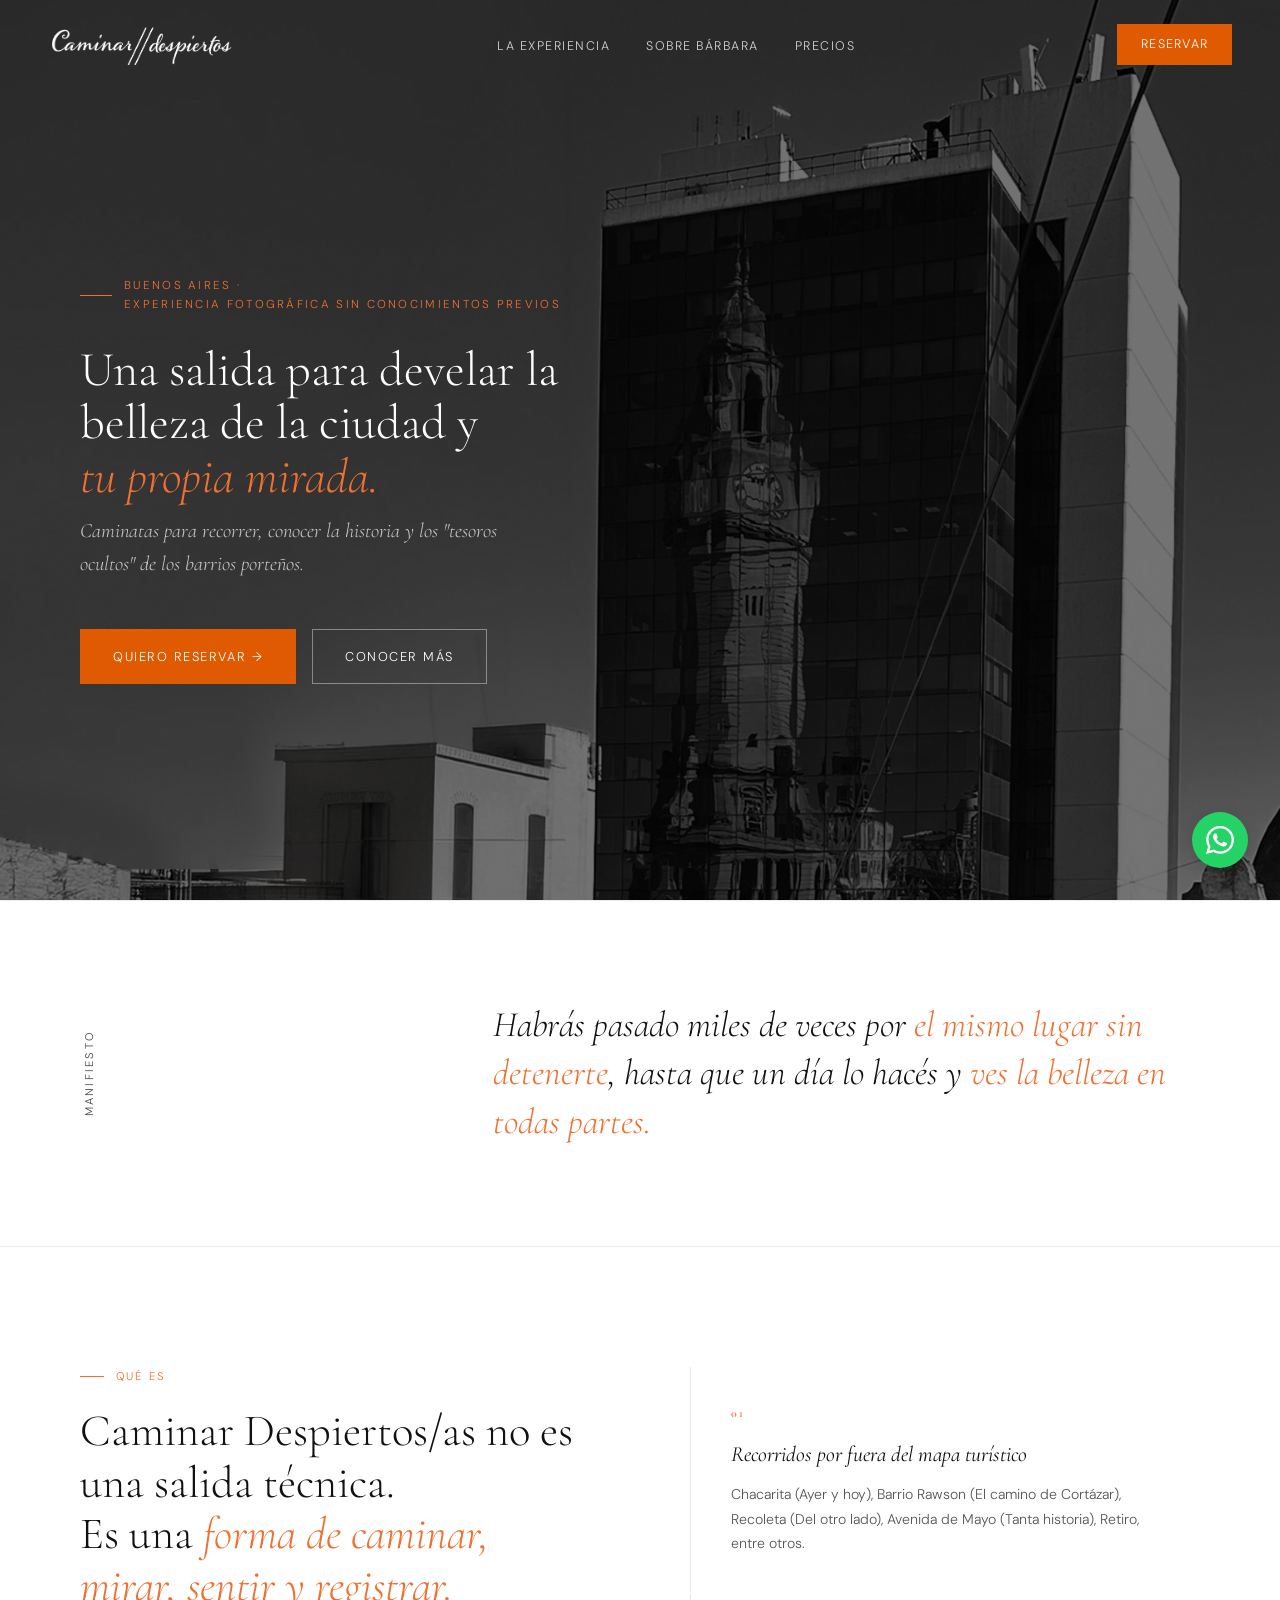
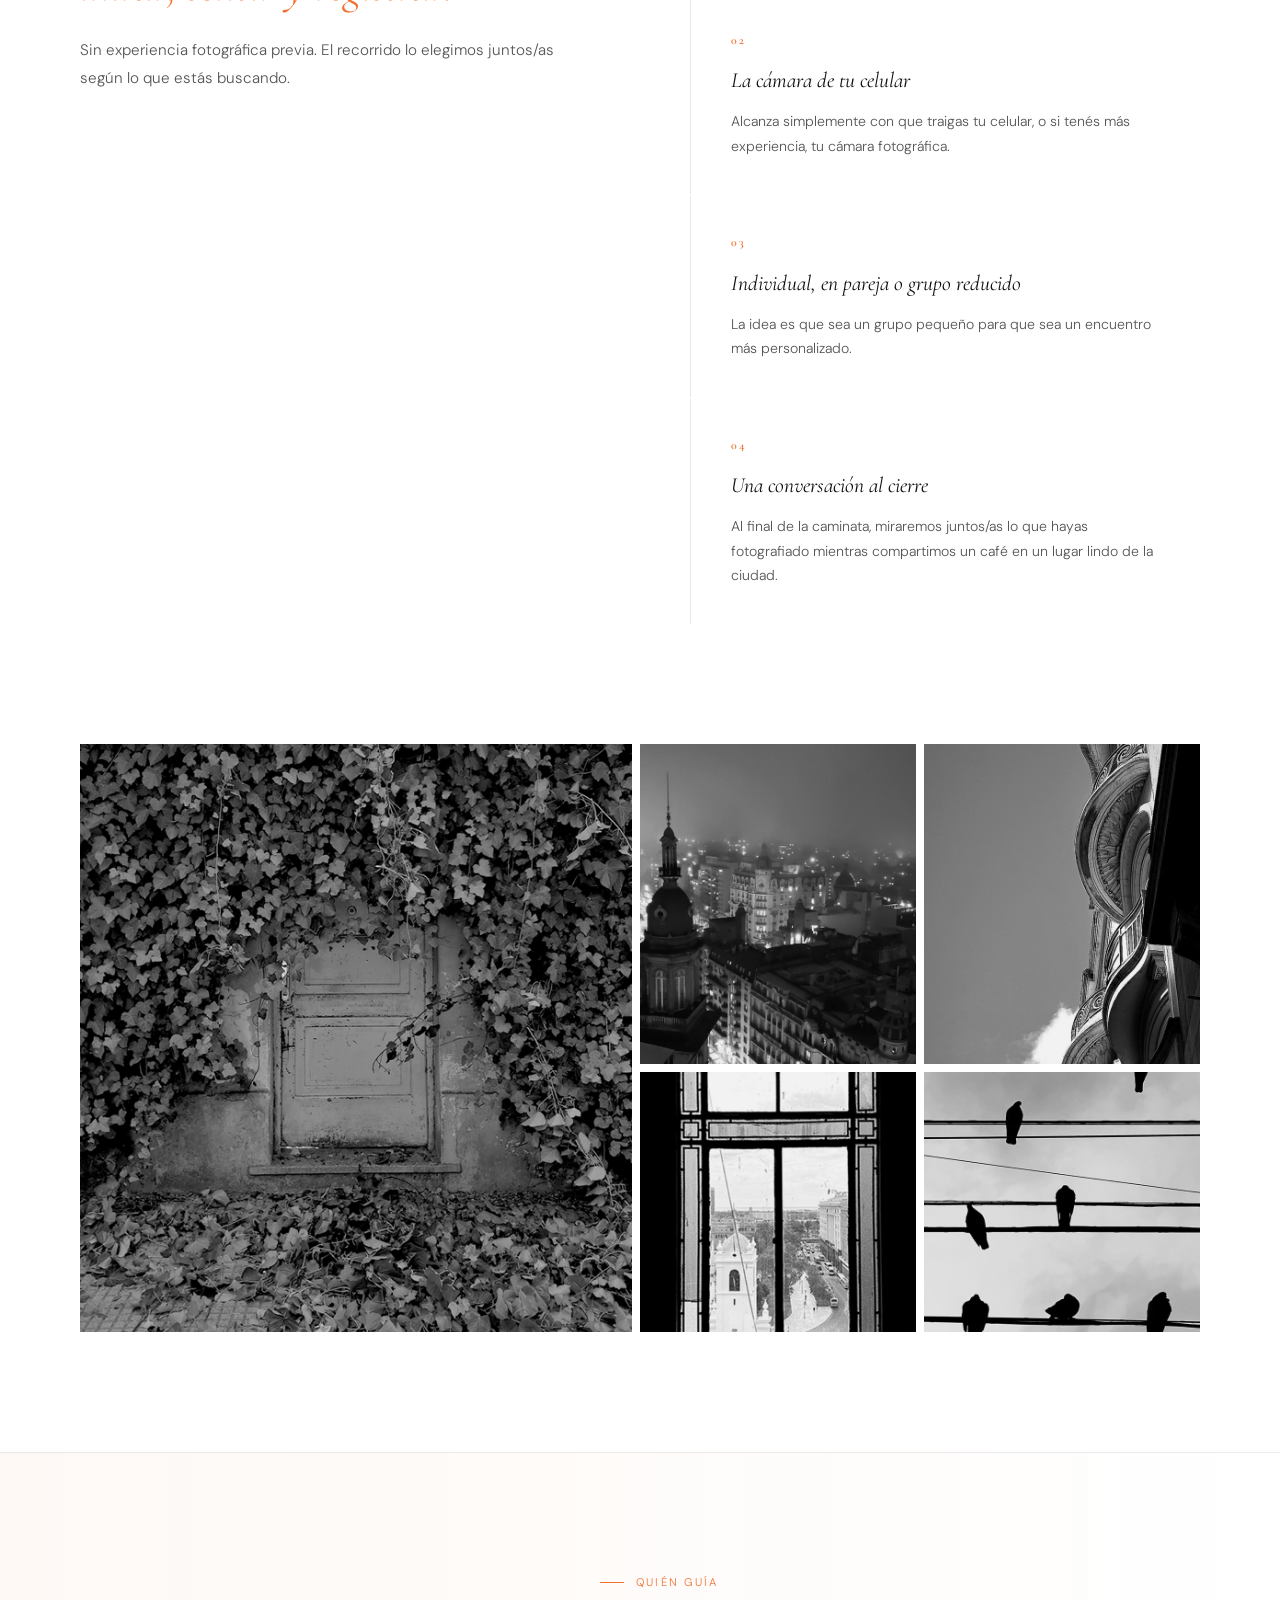
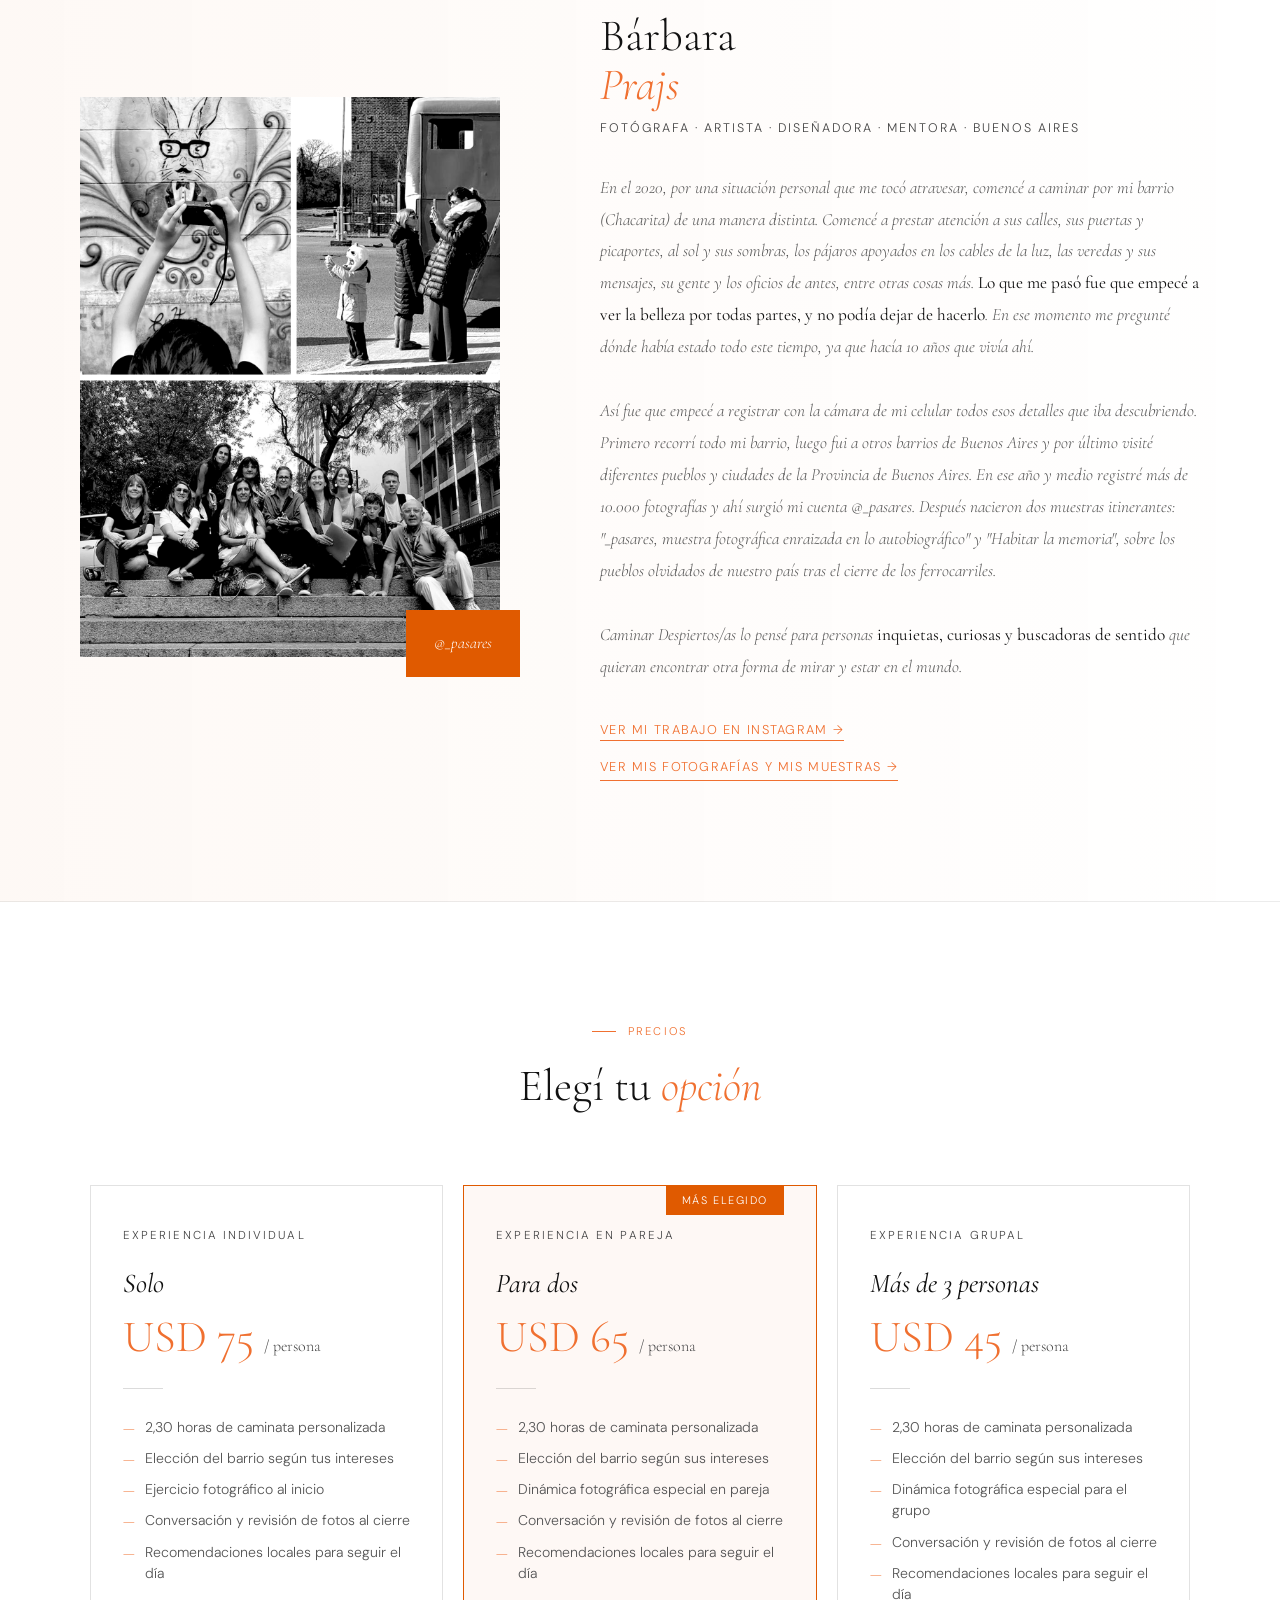
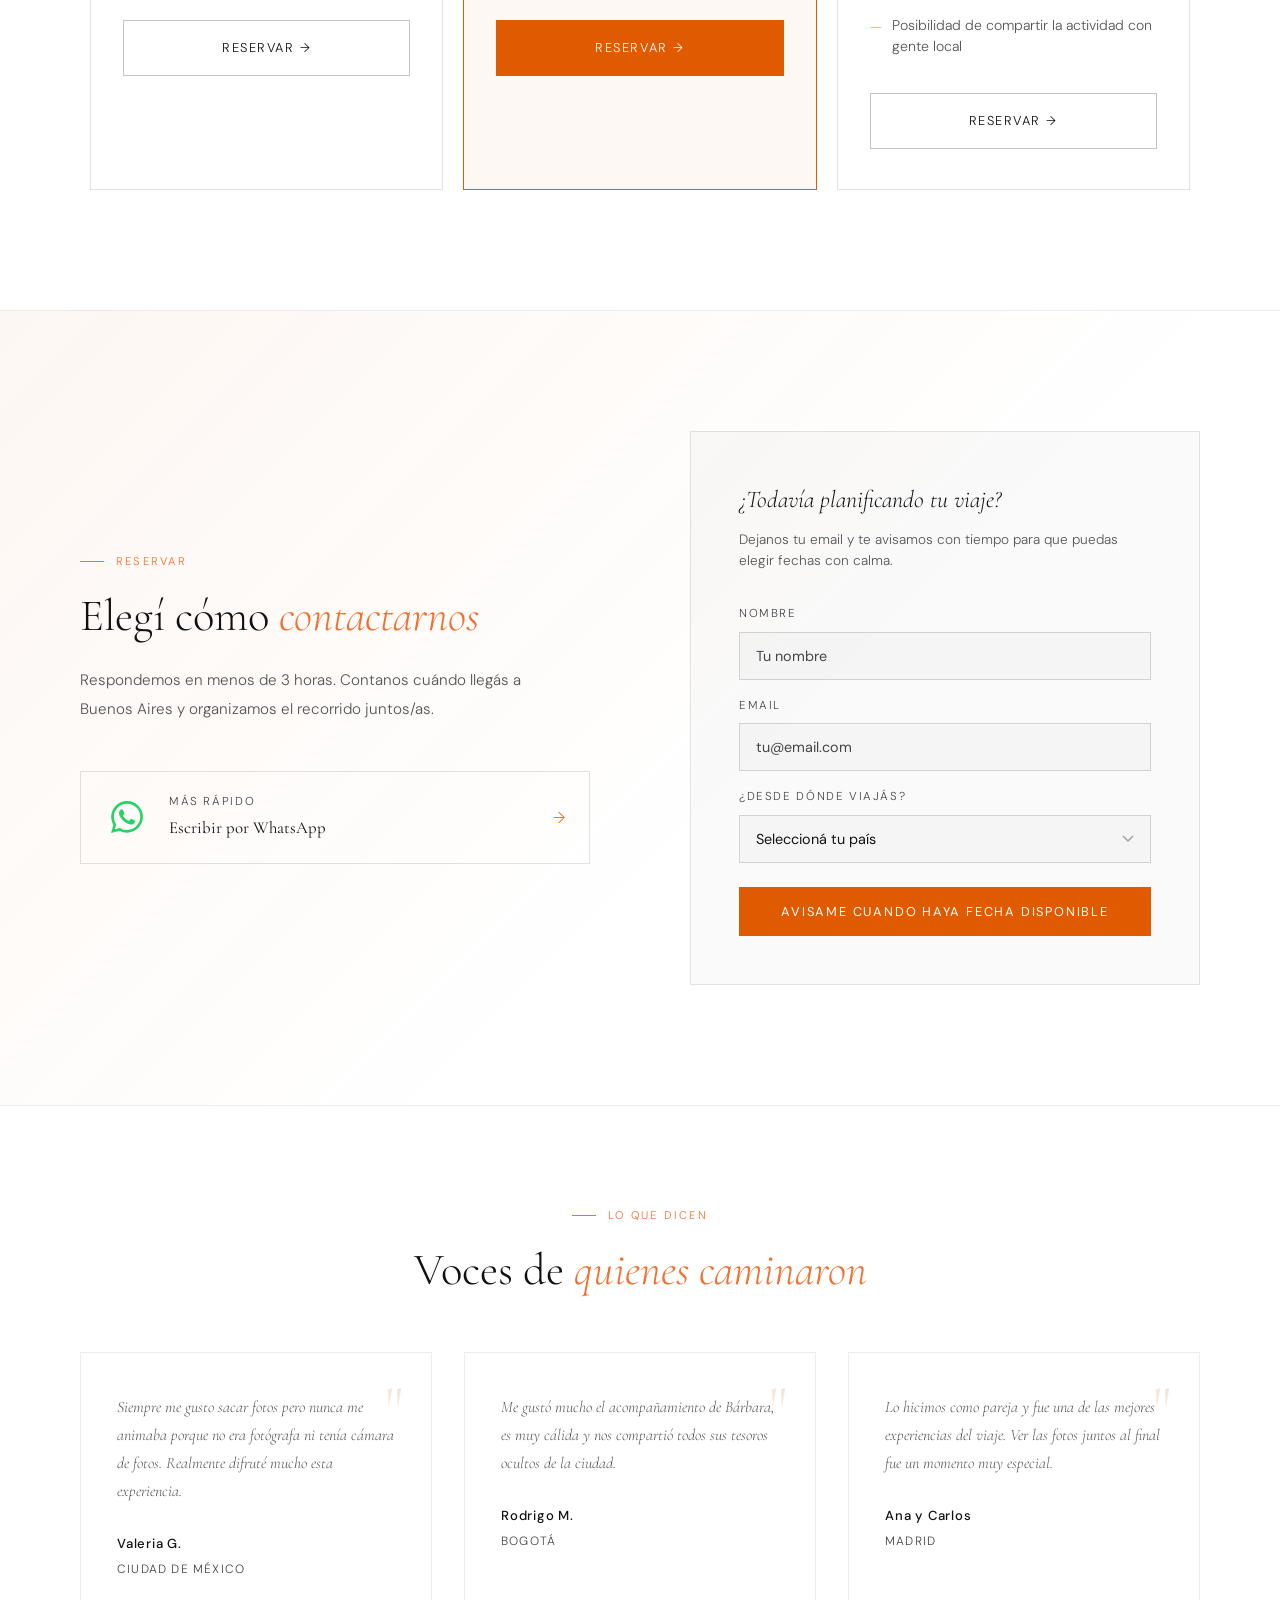
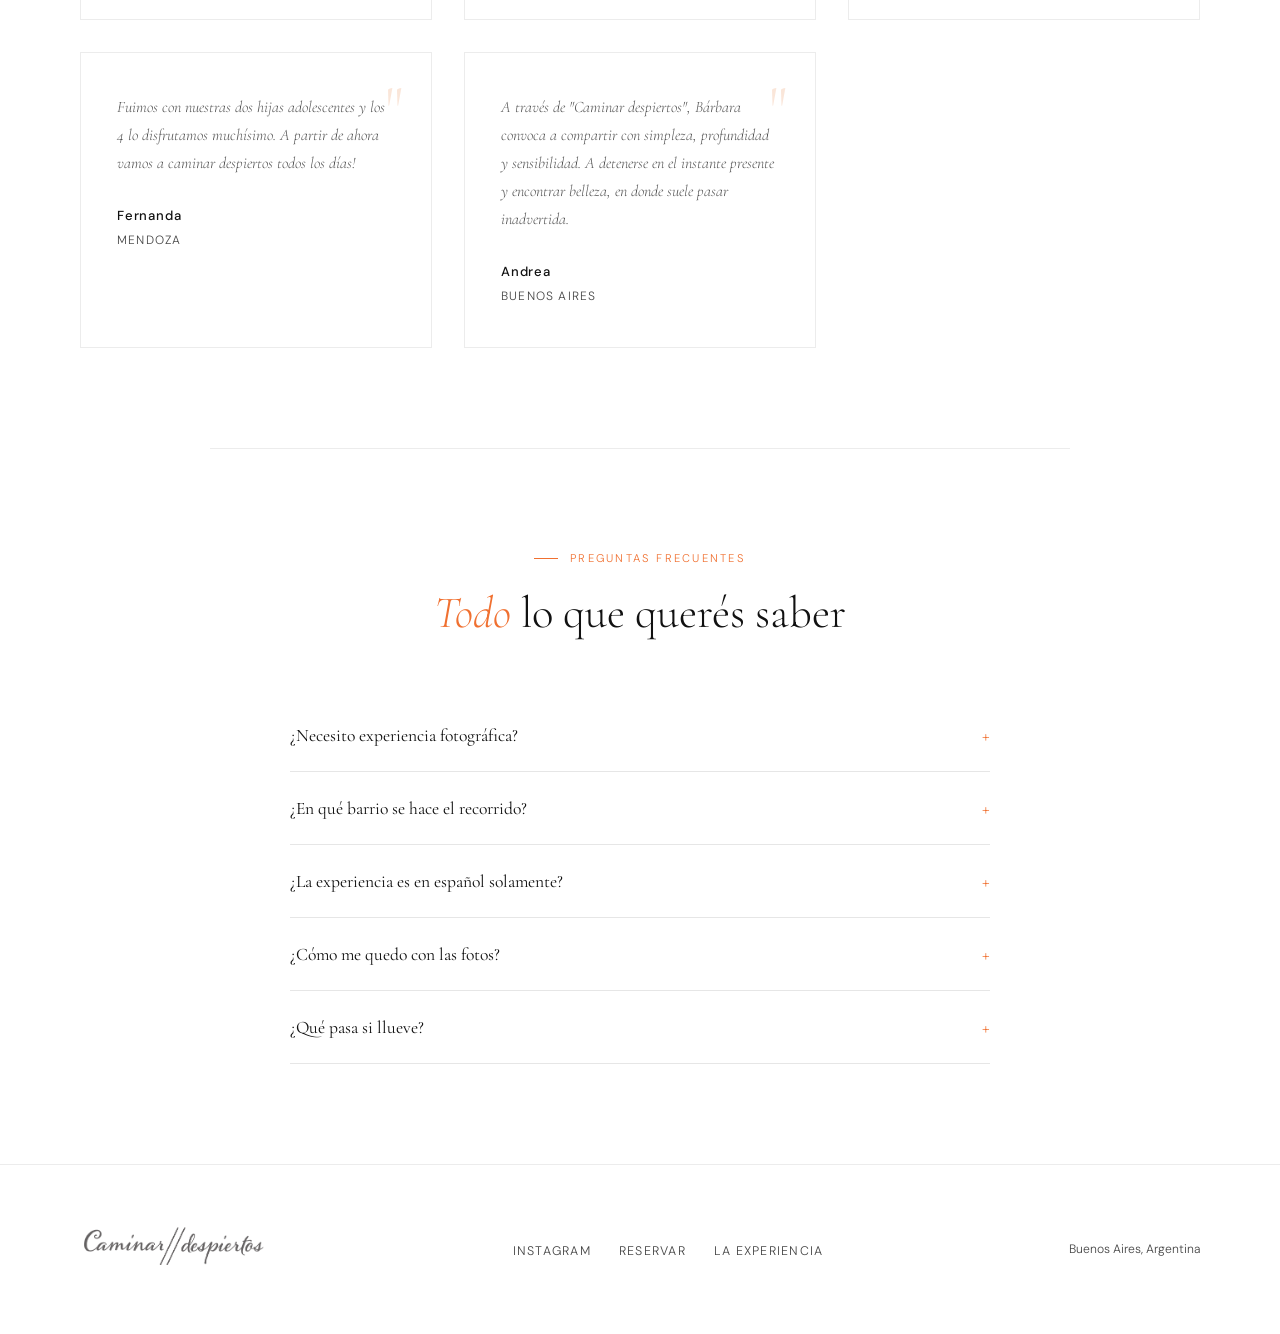
==== commit 914731b4: "Ocultar botón Airbnb con comentario HTML Co-Authored-By: Claude Sonnet 4.6 <noreply@anthropic.com>" ====
--- a/staging/index.html
+++ b/staging/index.html
@@ -233,6 +233,7 @@
         </div>
         <span class="option-arrow">→</span>
       </a>
+      <!-- AIRBNB OCULTO TEMPORALMENTE
       <a href="https://airbnb.com/experiences" target="_blank" class="option-card">
         <div class="option-icon">
           <img src="../images/logoairbnb.png" alt="Airbnb">
@@ -243,6 +244,7 @@
         </div>
         <span class="option-arrow">→</span>
       </a>
+      -->
     </div>
   </div>
   <div class="email-form-wrap fade-up">
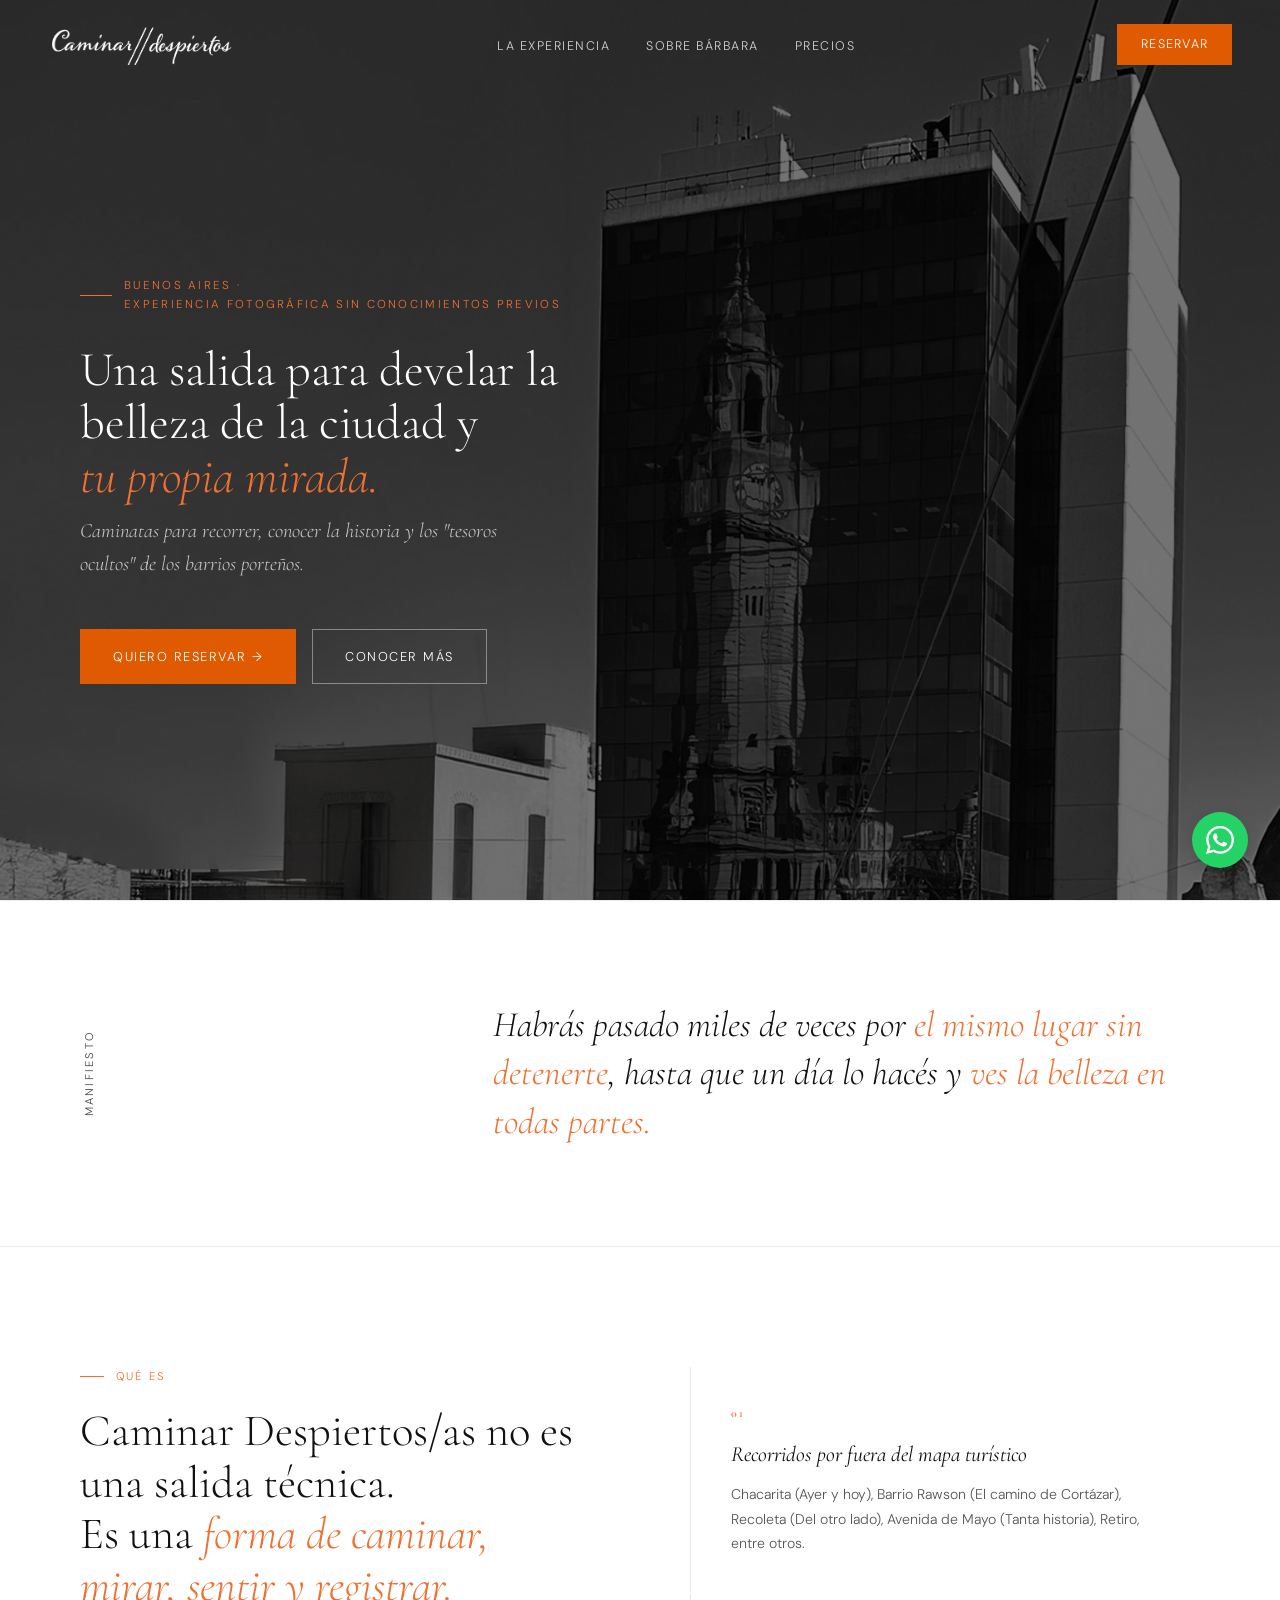
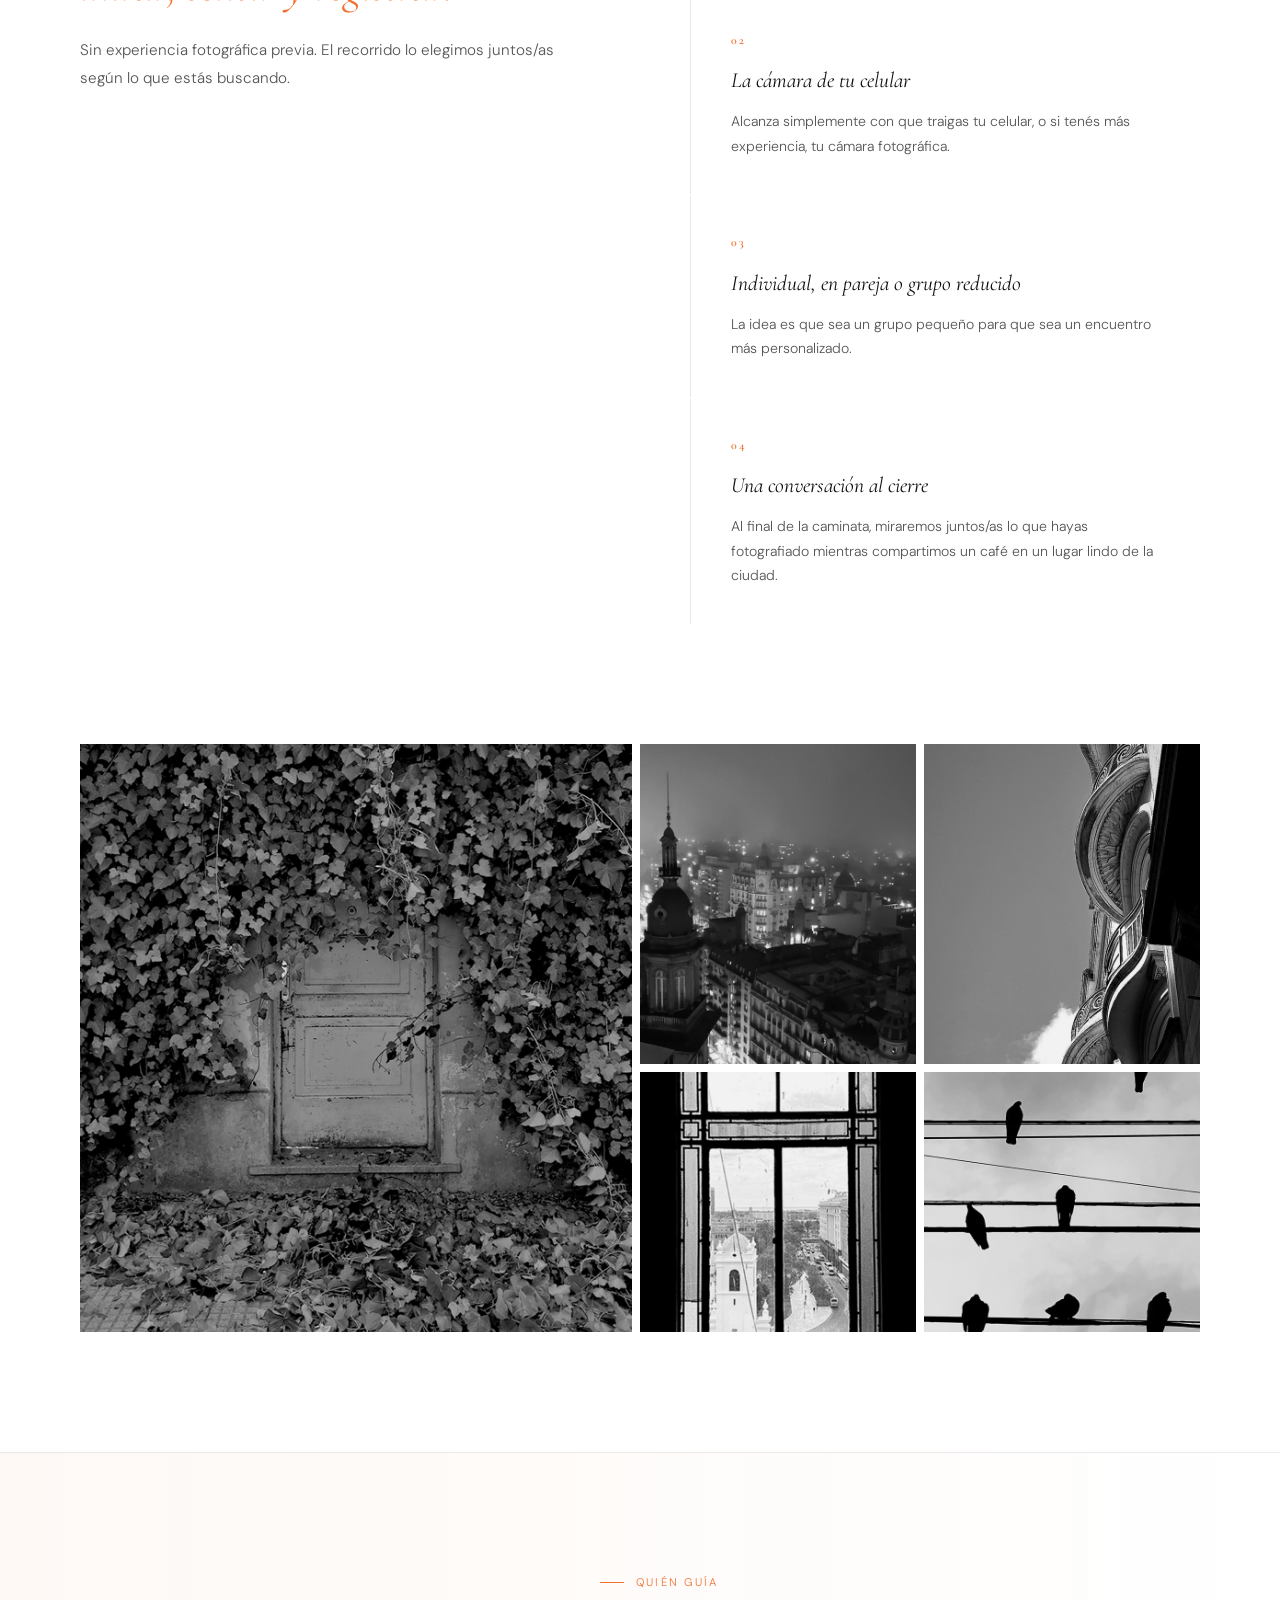
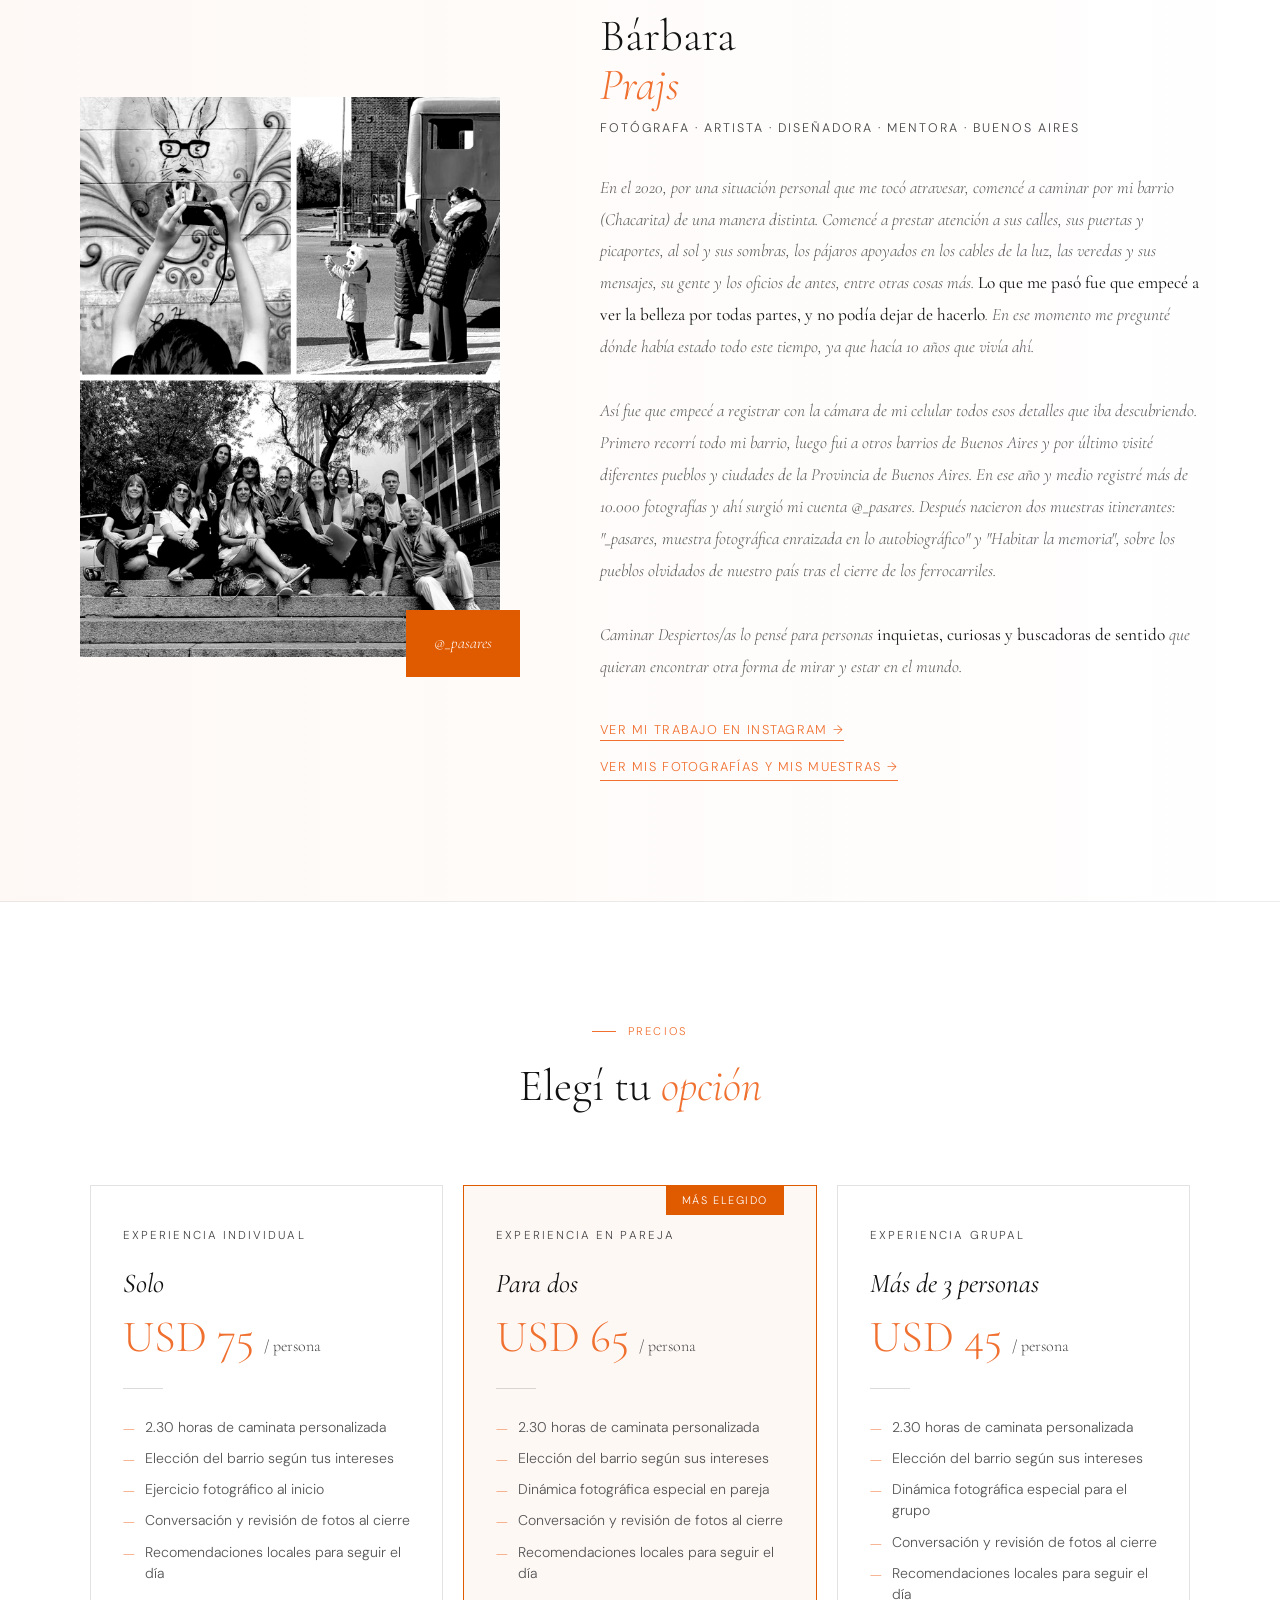
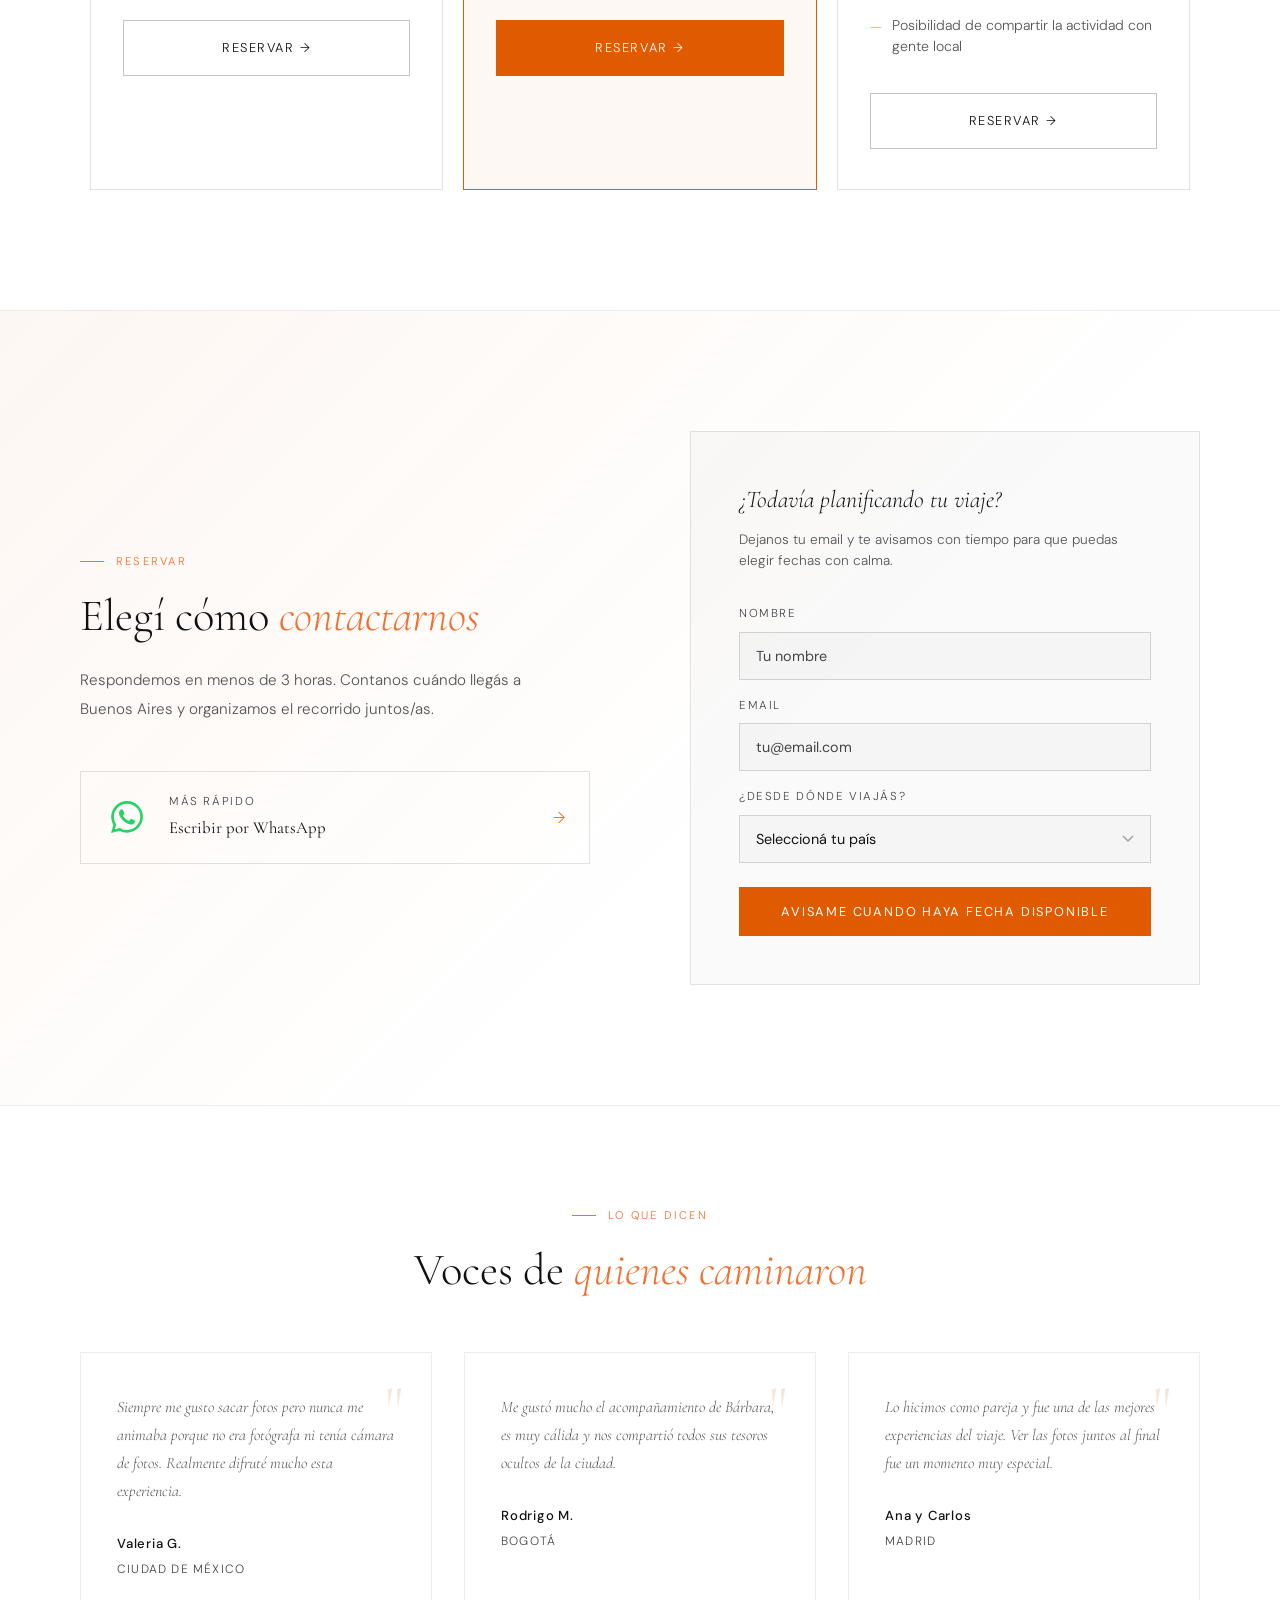
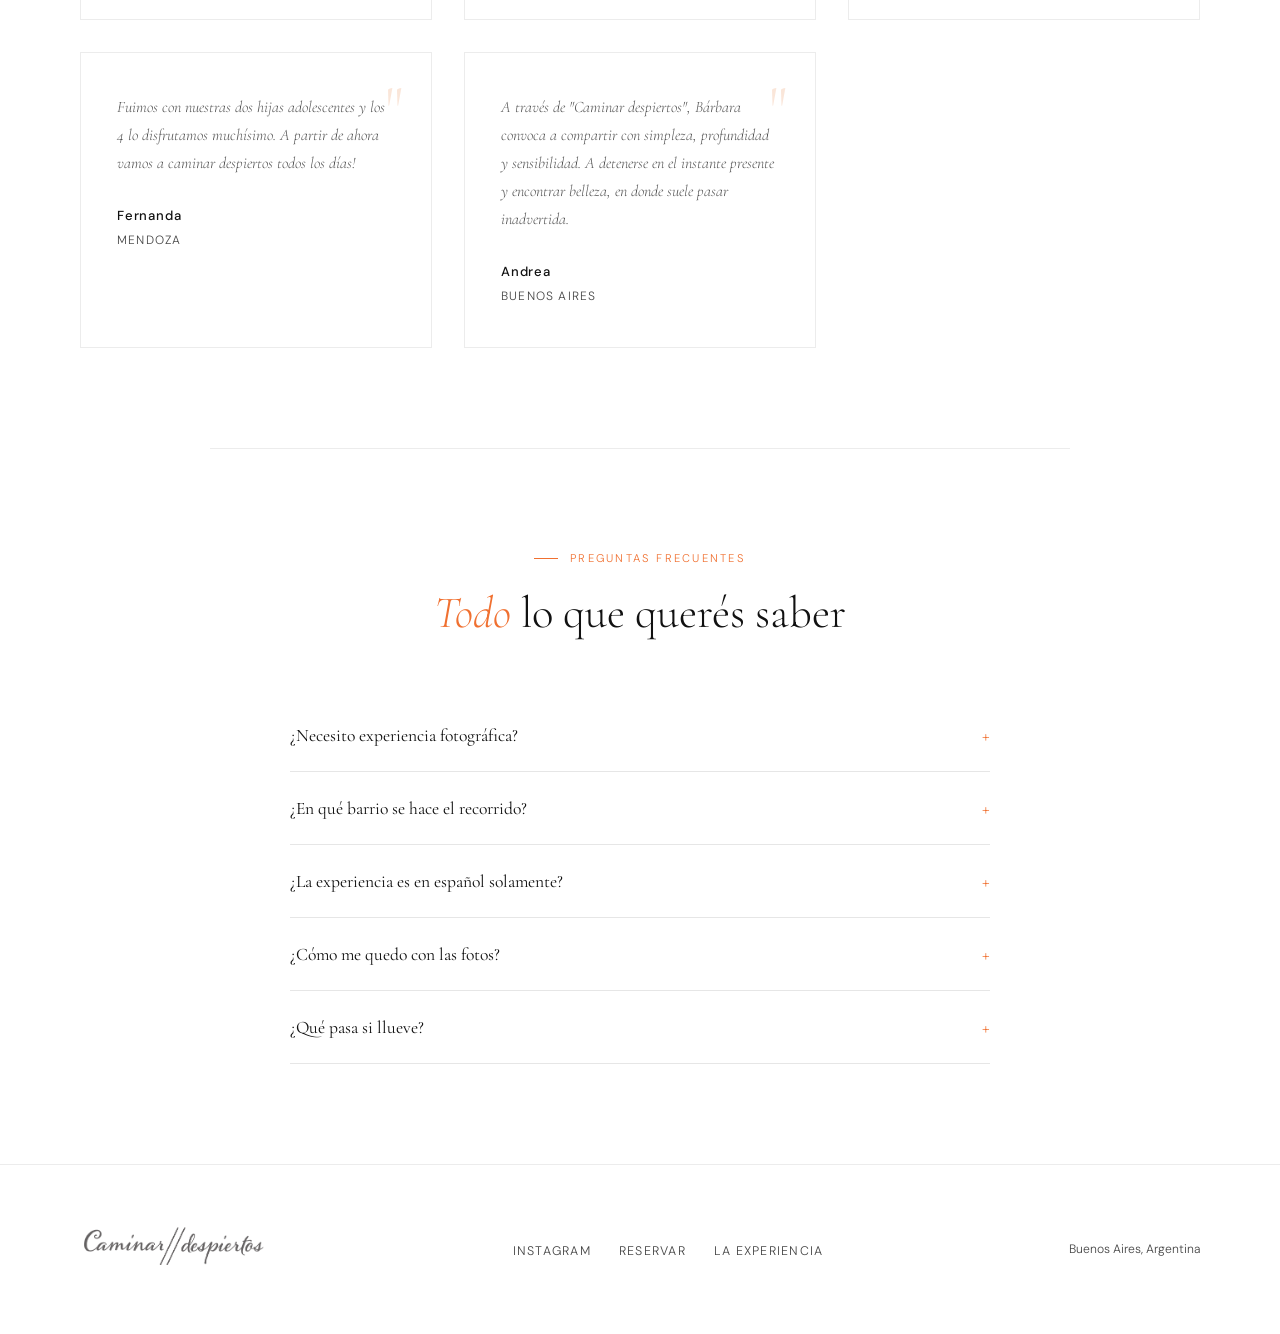
==== commit 7e4c77d2: "Cambiar 2,30 por 2.30 en descripciones de caminatas Co-Authored-By: Claude Sonnet 4.6 <noreply@anthr" ====
--- a/staging/index.html
+++ b/staging/index.html
@@ -171,7 +171,7 @@
       <p class="precio-valor">USD 75 <span>/ persona</span></p>
       <div class="precio-divider"></div>
       <ul class="precio-includes">
-        <li>2,30 horas de caminata personalizada</li>
+        <li>2.30 horas de caminata personalizada</li>
         <li>Elección del barrio según tus intereses</li>
         <li>Ejercicio fotográfico al inicio</li>
         <li>Conversación y revisión de fotos al cierre</li>
@@ -186,7 +186,7 @@
       <p class="precio-valor">USD 65 <span>/ persona</span></p>
       <div class="precio-divider"></div>
       <ul class="precio-includes">
-        <li>2,30 horas de caminata personalizada</li>
+        <li>2.30 horas de caminata personalizada</li>
         <li>Elección del barrio según sus intereses</li>
         <li>Dinámica fotográfica especial en pareja</li>
         <li>Conversación y revisión de fotos al cierre</li>
@@ -200,7 +200,7 @@
       <p class="precio-valor">USD 45 <span>/ persona</span></p>
       <div class="precio-divider"></div>
       <ul class="precio-includes">
-        <li>2,30 horas de caminata personalizada</li>
+        <li>2.30 horas de caminata personalizada</li>
         <li>Elección del barrio según sus intereses</li>
         <li>Dinámica fotográfica especial para el grupo</li>
         <li>Conversación y revisión de fotos al cierre</li>
